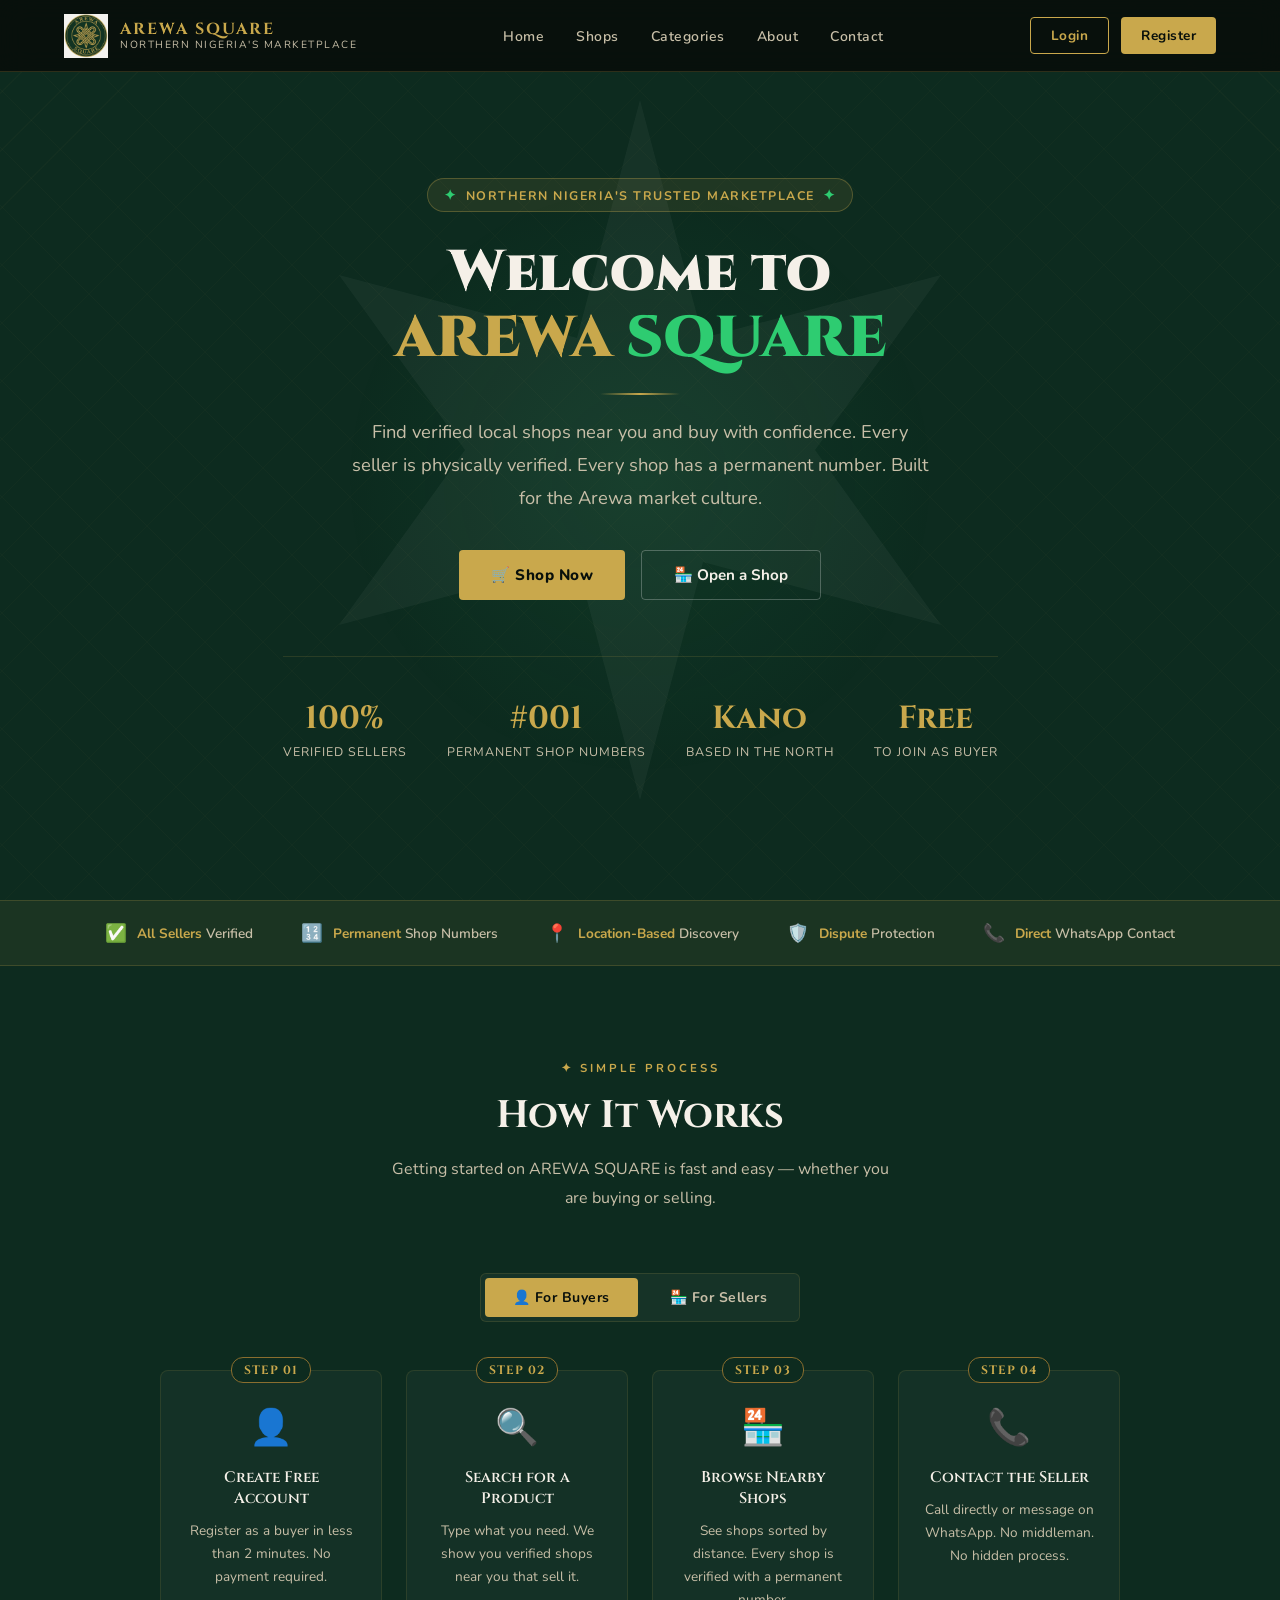
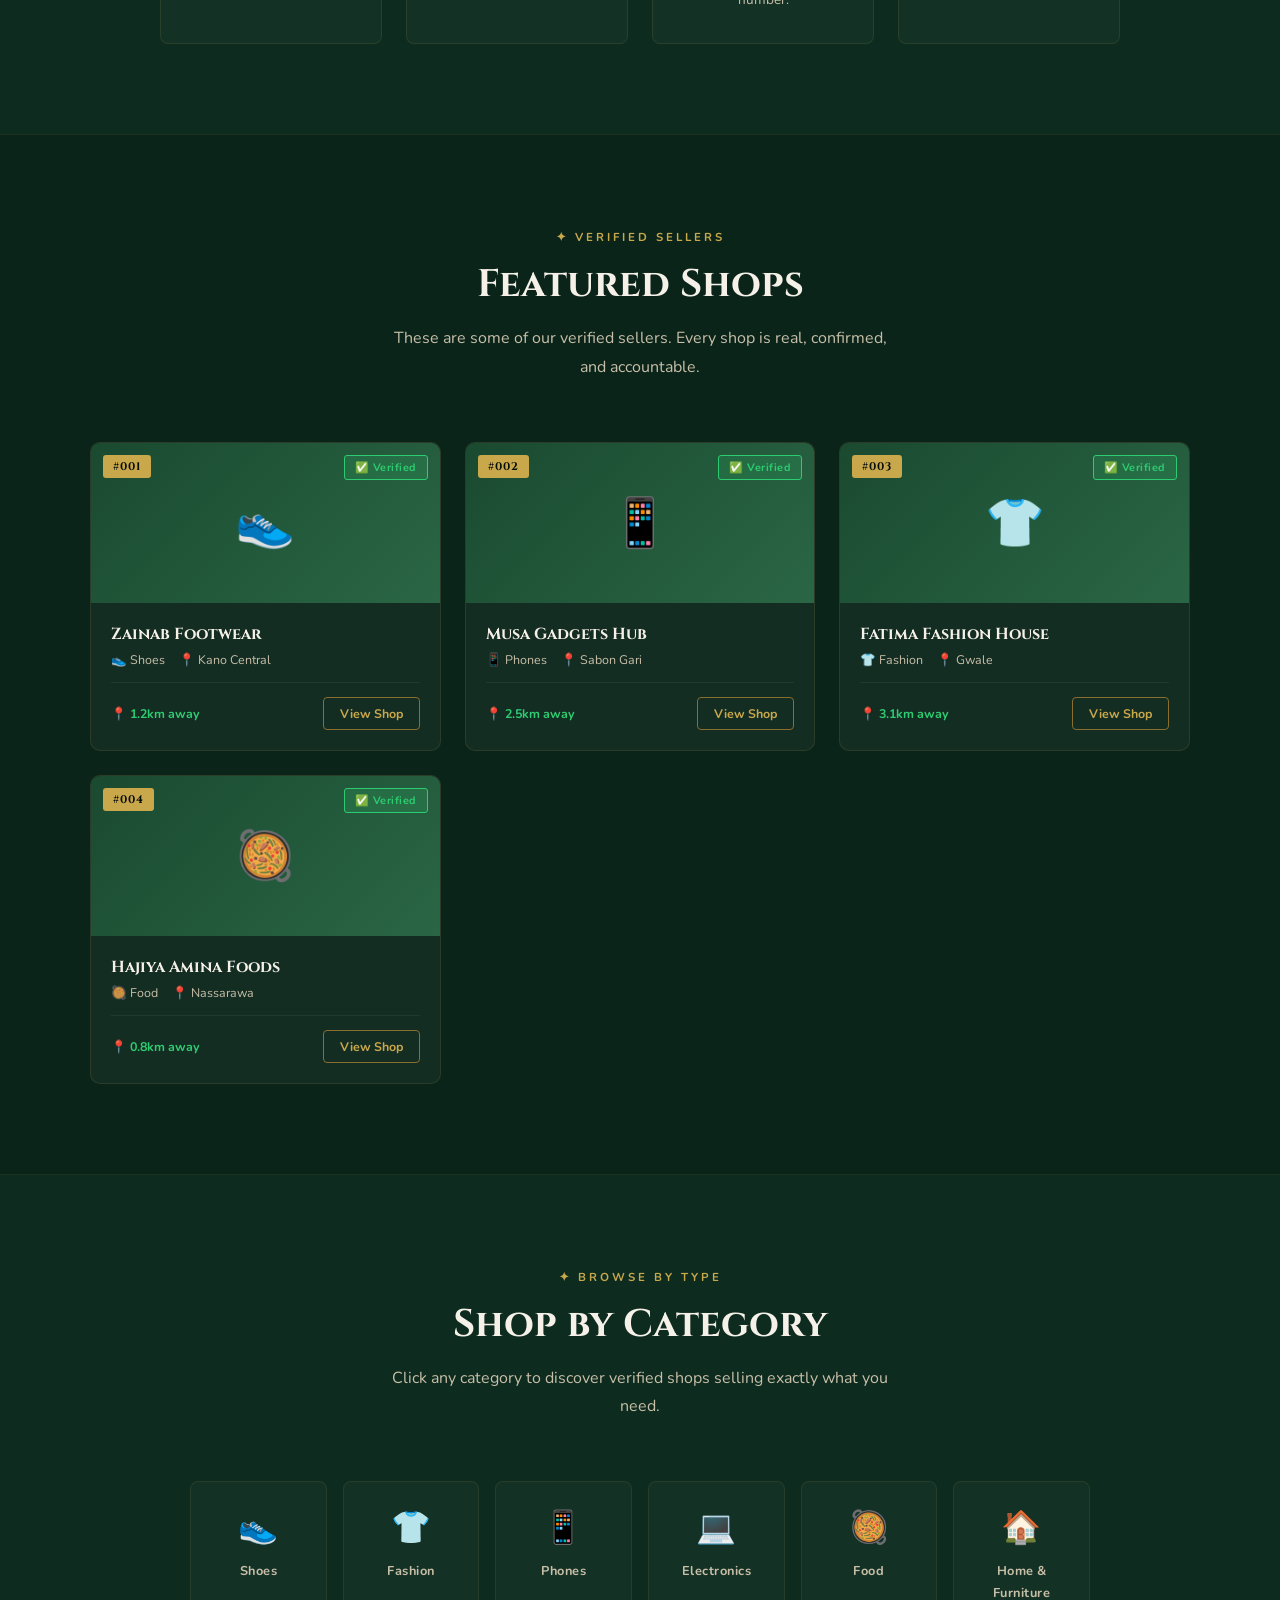
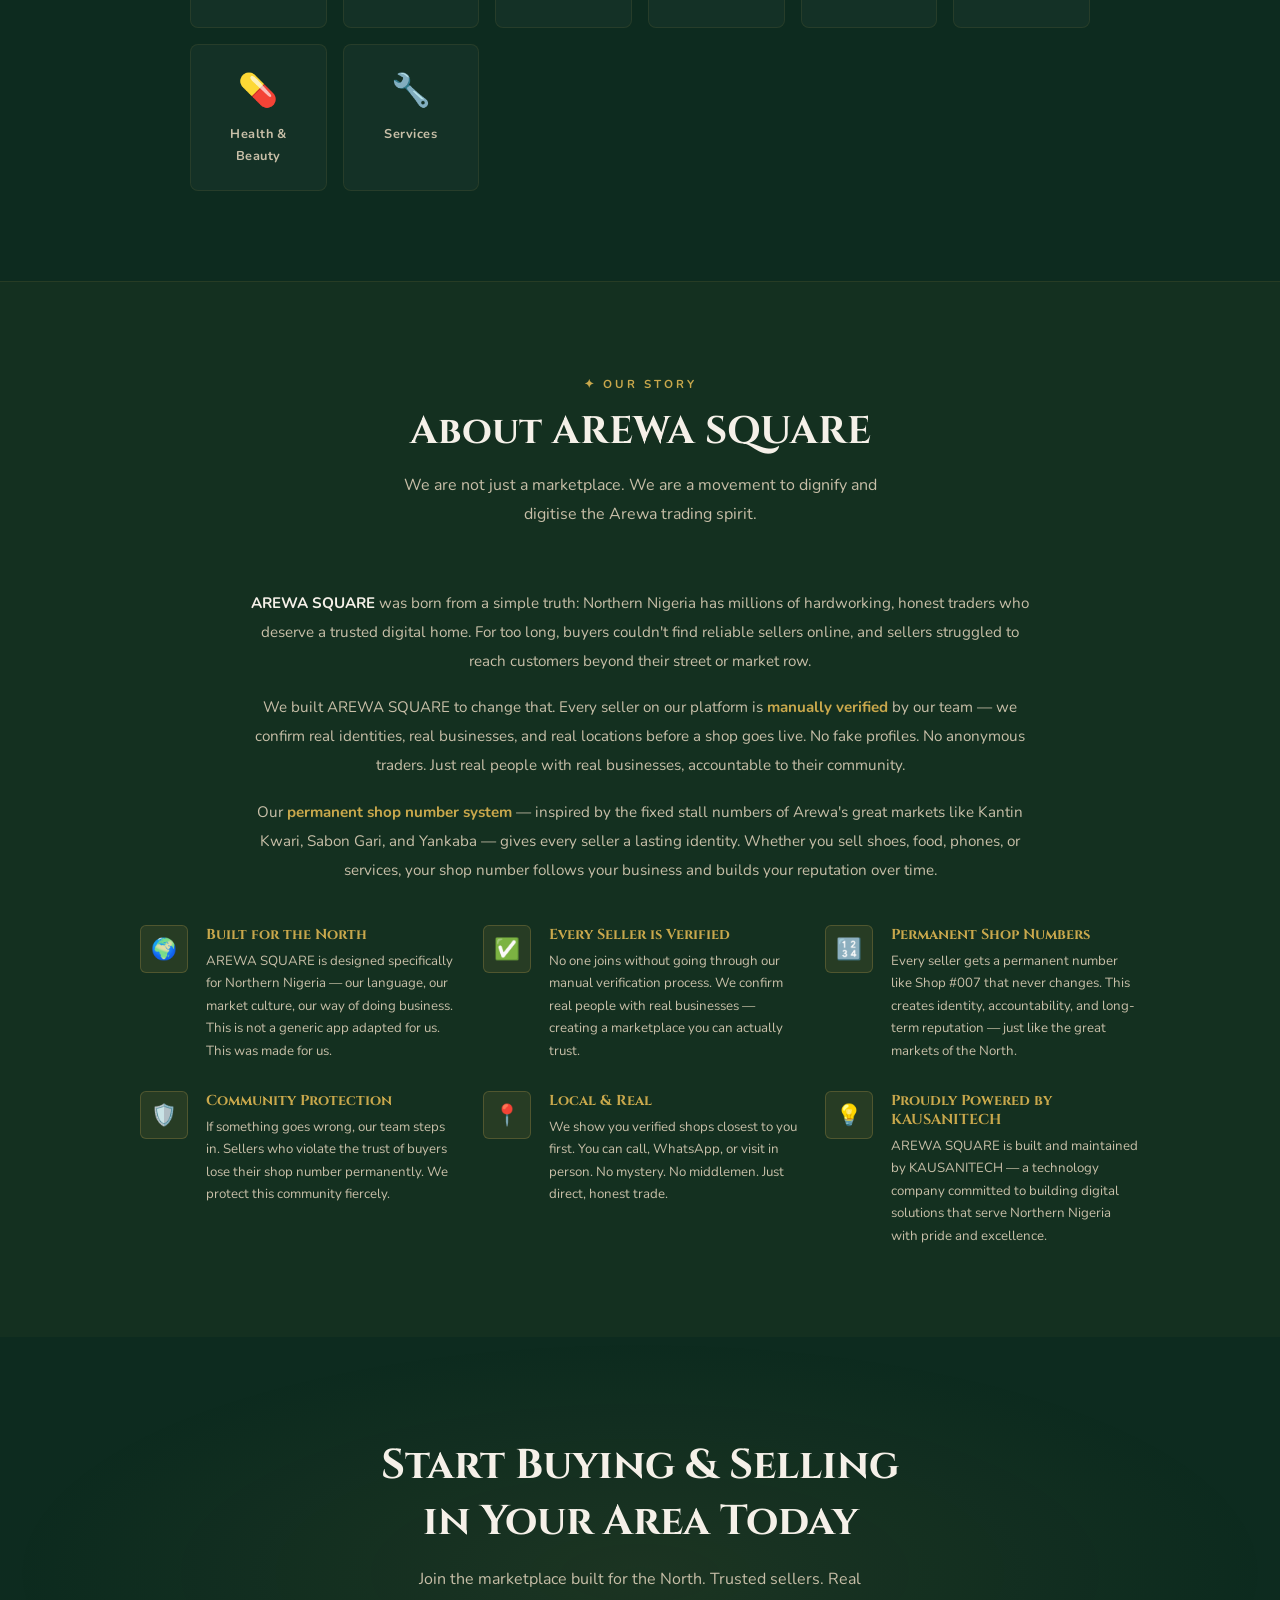
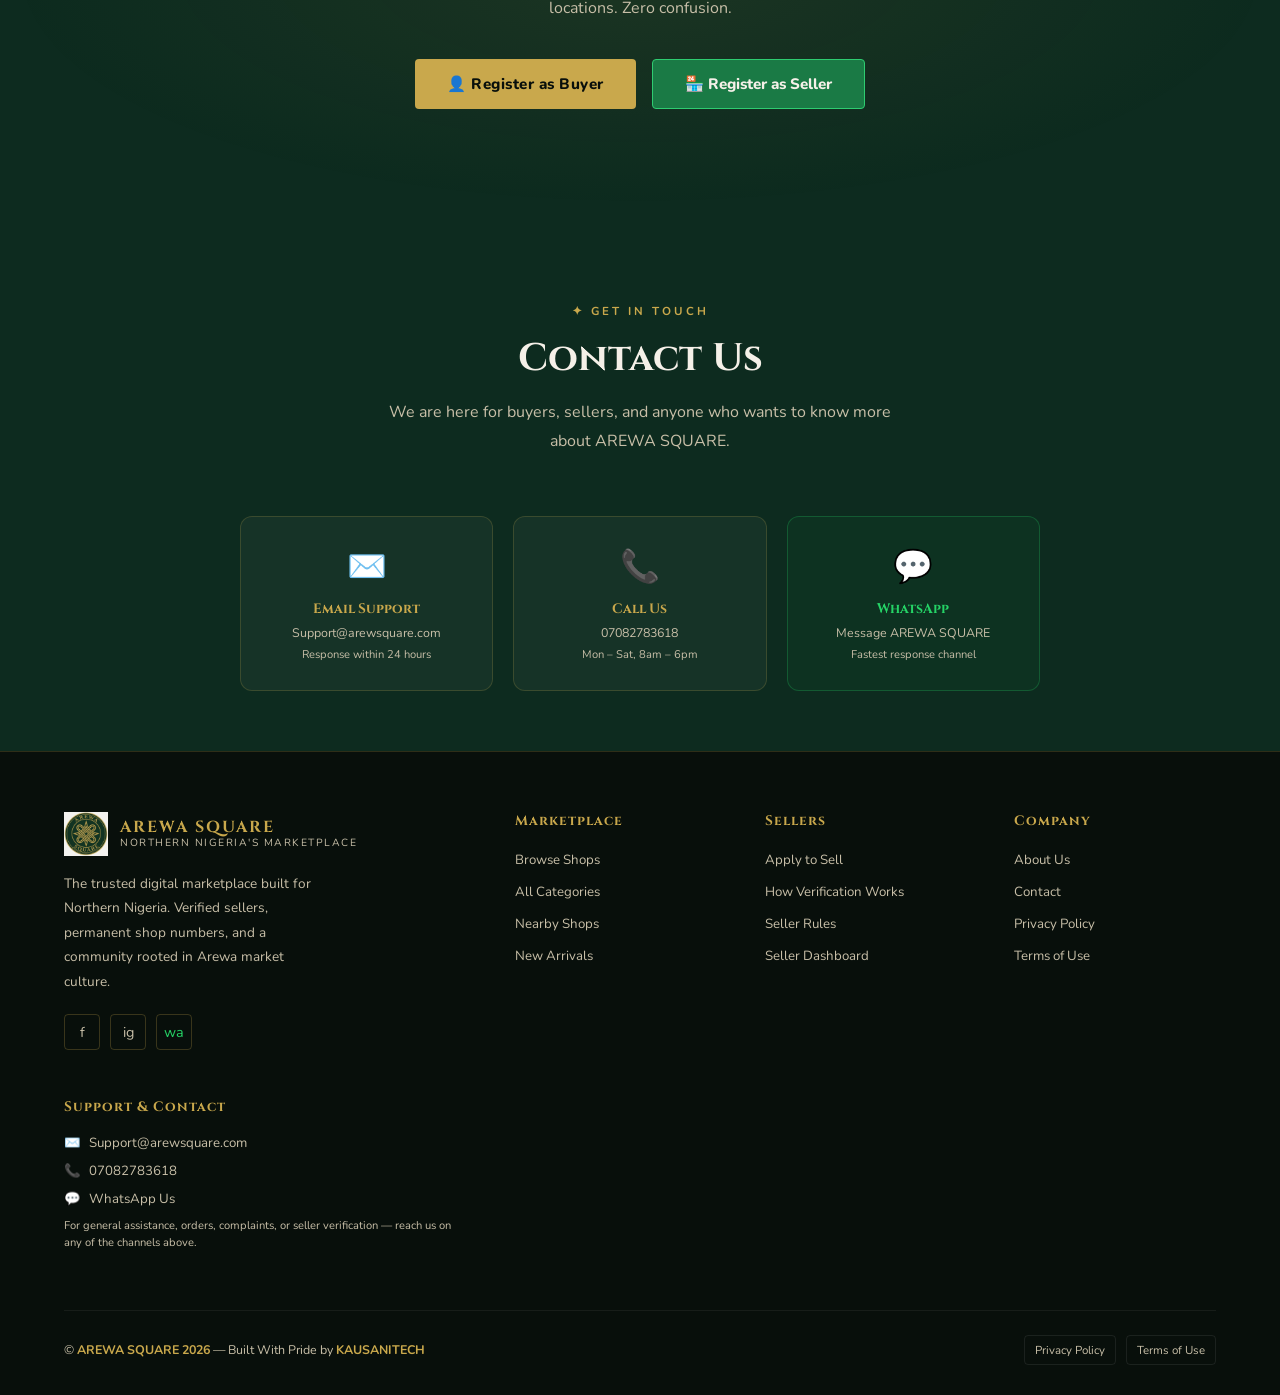
==== index.html @ cc173807 "fix: registration forms and how it works" ====
<!DOCTYPE html>
<html lang="en">
<head>
  <meta charset="UTF-8" />
  <meta name="viewport" content="width=device-width, initial-scale=1.0"/>
  <title>AREWA SQUARE — Northern Nigeria's Marketplace</title>
  <link href="https://fonts.googleapis.com/css2?family=Cinzel:wght@400;600;700;900&family=Nunito:wght@300;400;500;600;700&display=swap" rel="stylesheet"/>
  <style>
    *, *::before, *::after { margin: 0; padding: 0; box-sizing: border-box; }

    :root {
      --green-deep:   #0d2b1f;
      --green-mid:    #1a4a30;
      --green-light:  #2a6645;
      --gold:         #c9a84c;
      --gold-light:   #e8c97a;
      --gold-dim:     #8a6e2f;
      --emerald:      #2ecc71;
      --emerald-dim:  #1a7a45;
      --white:        #f5f0e8;
      --white-dim:    #c8bfa8;
      --dark:         #080f0b;
    }

    html { scroll-behavior: smooth; }

    body {
      font-family: 'Nunito', sans-serif;
      background-color: var(--green-deep);
      color: var(--white);
      overflow-x: hidden;
    }

    /* ── GEOMETRIC BACKGROUND PATTERN ── */
    body::before {
      content: '';
      position: fixed;
      inset: 0;
      background-image:
        repeating-linear-gradient(45deg, transparent, transparent 40px, rgba(201,168,76,0.03) 40px, rgba(201,168,76,0.03) 41px),
        repeating-linear-gradient(-45deg, transparent, transparent 40px, rgba(201,168,76,0.03) 40px, rgba(201,168,76,0.03) 41px);
      pointer-events: none;
      z-index: 0;
    }

    /* ════════════════════════════════
       NAVBAR
    ════════════════════════════════ */
    nav {
      position: fixed;
      top: 0; left: 0; right: 0;
      z-index: 1000;
      display: flex;
      align-items: center;
      justify-content: space-between;
      padding: 0 5%;
      height: 72px;
      background: rgba(8,15,11,0.92);
      backdrop-filter: blur(12px);
      border-bottom: 1px solid rgba(201,168,76,0.2);
    }

    .nav-logo {
      display: flex;
      align-items: center;
      gap: 12px;
      text-decoration: none;
    }

    .nav-logo img {
      height: 44px;
      width: 44px;
      object-fit: contain;
    }

    .nav-logo-text {
      display: flex;
      flex-direction: column;
      line-height: 1.1;
    }

    .nav-logo-text span:first-child {
      font-family: 'Cinzel', serif;
      font-size: 1rem;
      font-weight: 700;
      color: var(--gold);
      letter-spacing: 2px;
    }

    .nav-logo-text span:last-child {
      font-size: 0.65rem;
      color: var(--white-dim);
      letter-spacing: 1.5px;
      text-transform: uppercase;
    }

    .nav-links {
      display: flex;
      gap: 32px;
      list-style: none;
    }

    .nav-links a {
      color: var(--white-dim);
      text-decoration: none;
      font-size: 0.875rem;
      font-weight: 600;
      letter-spacing: 0.5px;
      transition: color 0.3s;
      position: relative;
    }

    .nav-links a::after {
      content: '';
      position: absolute;
      bottom: -4px; left: 0;
      width: 0; height: 1px;
      background: var(--gold);
      transition: width 0.3s;
    }

    .nav-links a:hover { color: var(--gold); }
    .nav-links a:hover::after { width: 100%; }

    .nav-buttons {
      display: flex;
      gap: 12px;
    }

    .btn-outline {
      padding: 8px 20px;
      border: 1px solid var(--gold);
      color: var(--gold);
      background: transparent;
      border-radius: 4px;
      font-family: 'Nunito', sans-serif;
      font-size: 0.85rem;
      font-weight: 700;
      cursor: pointer;
      transition: all 0.3s;
      letter-spacing: 0.5px;
    }

    .btn-outline:hover {
      background: var(--gold);
      color: var(--dark);
    }

    .btn-gold {
      padding: 8px 20px;
      background: var(--gold);
      color: var(--dark);
      border: none;
      border-radius: 4px;
      font-family: 'Nunito', sans-serif;
      font-size: 0.85rem;
      font-weight: 700;
      cursor: pointer;
      transition: all 0.3s;
      letter-spacing: 0.5px;
    }

    .btn-gold:hover {
      background: var(--gold-light);
      transform: translateY(-1px);
    }

    /* ════════════════════════════════
       HERO SECTION
    ════════════════════════════════ */
    .hero {
      position: relative;
      min-height: 100vh;
      display: flex;
      align-items: center;
      justify-content: center;
      padding: 100px 5% 60px;
      overflow: hidden;
    }

    /* Large decorative star background */
    .hero-star-bg {
      position: absolute;
      top: 50%;
      left: 50%;
      transform: translate(-50%, -50%);
      width: 700px;
      height: 700px;
      opacity: 0.04;
      pointer-events: none;
    }

    .hero-star-bg svg {
      width: 100%;
      height: 100%;
    }

    /* Glowing orb */
    .hero::after {
      content: '';
      position: absolute;
      top: 20%;
      left: 50%;
      transform: translateX(-50%);
      width: 600px;
      height: 600px;
      background: radial-gradient(circle, rgba(46,204,113,0.08) 0%, transparent 70%);
      pointer-events: none;
    }

    .hero-content {
      position: relative;
      z-index: 2;
      text-align: center;
      max-width: 820px;
      animation: fadeUp 1s ease both;
    }

    @keyframes fadeUp {
      from { opacity: 0; transform: translateY(30px); }
      to   { opacity: 1; transform: translateY(0); }
    }

    .hero-badge {
      display: inline-flex;
      align-items: center;
      gap: 8px;
      background: rgba(201,168,76,0.1);
      border: 1px solid rgba(201,168,76,0.3);
      border-radius: 20px;
      padding: 6px 16px;
      font-size: 0.78rem;
      color: var(--gold);
      letter-spacing: 1.5px;
      text-transform: uppercase;
      font-weight: 700;
      margin-bottom: 28px;
      animation: fadeUp 1s ease 0.1s both;
    }

    .hero-badge span { color: var(--emerald); font-size: 0.9rem; }

    .hero h1 {
      font-family: 'Cinzel', serif;
      font-size: clamp(2rem, 5vw, 3.6rem);
      font-weight: 900;
      line-height: 1.15;
      color: var(--white);
      margin-bottom: 10px;
      animation: fadeUp 1s ease 0.2s both;
    }

    .hero h1 .gold { color: var(--gold); }
    .hero h1 .emerald { color: var(--emerald); }

    .hero-divider {
      width: 80px;
      height: 2px;
      background: linear-gradient(90deg, transparent, var(--gold), transparent);
      margin: 20px auto;
      animation: fadeUp 1s ease 0.3s both;
    }

    .hero p {
      font-size: clamp(1rem, 2vw, 1.15rem);
      color: var(--white-dim);
      line-height: 1.8;
      max-width: 580px;
      margin: 0 auto 36px;
      font-weight: 400;
      animation: fadeUp 1s ease 0.4s both;
    }

    .hero-buttons {
      display: flex;
      gap: 16px;
      justify-content: center;
      flex-wrap: wrap;
      animation: fadeUp 1s ease 0.5s both;
    }

    .btn-hero-primary {
      display: inline-flex;
      align-items: center;
      gap: 8px;
      padding: 14px 32px;
      background: var(--gold);
      color: var(--dark);
      border: none;
      border-radius: 4px;
      font-family: 'Nunito', sans-serif;
      font-size: 0.95rem;
      font-weight: 800;
      cursor: pointer;
      transition: all 0.3s;
      letter-spacing: 0.5px;
      text-decoration: none;
    }

    .btn-hero-primary:hover {
      background: var(--gold-light);
      transform: translateY(-2px);
      box-shadow: 0 8px 24px rgba(201,168,76,0.3);
    }

    .btn-hero-secondary {
      display: inline-flex;
      align-items: center;
      gap: 8px;
      padding: 14px 32px;
      background: transparent;
      color: var(--white);
      border: 1px solid rgba(255,255,255,0.25);
      border-radius: 4px;
      font-family: 'Nunito', sans-serif;
      font-size: 0.95rem;
      font-weight: 700;
      cursor: pointer;
      transition: all 0.3s;
      text-decoration: none;
    }

    .btn-hero-secondary:hover {
      border-color: var(--gold);
      color: var(--gold);
      transform: translateY(-2px);
    }

    .hero-stats {
      display: flex;
      gap: 40px;
      justify-content: center;
      margin-top: 56px;
      padding-top: 40px;
      border-top: 1px solid rgba(201,168,76,0.15);
      animation: fadeUp 1s ease 0.6s both;
      flex-wrap: wrap;
    }

    .stat-item { text-align: center; }

    .stat-item .num {
      font-family: 'Cinzel', serif;
      font-size: 2rem;
      font-weight: 700;
      color: var(--gold);
      display: block;
    }

    .stat-item .label {
      font-size: 0.78rem;
      color: var(--white-dim);
      text-transform: uppercase;
      letter-spacing: 1px;
      margin-top: 4px;
    }

    /* ════════════════════════════════
       TRUST BAR
    ════════════════════════════════ */
    .trust-bar {
      position: relative;
      z-index: 2;
      background: rgba(201,168,76,0.08);
      border-top: 1px solid rgba(201,168,76,0.2);
      border-bottom: 1px solid rgba(201,168,76,0.2);
      padding: 20px 5%;
      display: flex;
      align-items: center;
      justify-content: center;
      gap: 48px;
      flex-wrap: wrap;
    }

    .trust-item {
      display: flex;
      align-items: center;
      gap: 10px;
      font-size: 0.85rem;
      font-weight: 600;
      color: var(--white-dim);
    }

    .trust-item .icon {
      font-size: 1.1rem;
    }

    .trust-item strong { color: var(--gold); }

    /* ════════════════════════════════
       HOW IT WORKS
    ════════════════════════════════ */
    .section {
      position: relative;
      z-index: 2;
      padding: 90px 5%;
    }

    .section-header {
      text-align: center;
      margin-bottom: 60px;
    }

    .section-tag {
      display: inline-block;
      font-size: 0.72rem;
      font-weight: 700;
      letter-spacing: 3px;
      text-transform: uppercase;
      color: var(--gold);
      margin-bottom: 14px;
    }

    .section-header h2 {
      font-family: 'Cinzel', serif;
      font-size: clamp(1.6rem, 3vw, 2.4rem);
      font-weight: 700;
      color: var(--white);
      margin-bottom: 14px;
    }

    .section-header p {
      color: var(--white-dim);
      font-size: 1rem;
      max-width: 520px;
      margin: 0 auto;
      line-height: 1.8;
    }

    .how-tabs {
      display: flex;
      gap: 4px;
      justify-content: center;
      margin-bottom: 48px;
      background: rgba(255,255,255,0.04);
      border: 1px solid rgba(201,168,76,0.15);
      border-radius: 6px;
      padding: 4px;
      width: fit-content;
      margin-left: auto;
      margin-right: auto;
    }

    .tab-btn {
      padding: 10px 28px;
      background: transparent;
      border: none;
      border-radius: 4px;
      color: var(--white-dim);
      font-family: 'Nunito', sans-serif;
      font-size: 0.875rem;
      font-weight: 700;
      cursor: pointer;
      transition: all 0.3s;
      letter-spacing: 0.5px;
    }

    .tab-btn.active {
      background: var(--gold);
      color: var(--dark);
    }

    .tab-content { display: none; }
    .tab-content.active { display: grid; }

    .steps-grid {
      grid-template-columns: repeat(auto-fit, minmax(220px, 1fr));
      gap: 24px;
      max-width: 960px;
      margin: 0 auto;
    }

    .step-card {
      background: rgba(255,255,255,0.03);
      border: 1px solid rgba(201,168,76,0.12);
      border-radius: 8px;
      padding: 32px 24px;
      text-align: center;
      position: relative;
      transition: all 0.3s;
    }

    .step-card:hover {
      border-color: rgba(201,168,76,0.4);
      background: rgba(201,168,76,0.05);
      transform: translateY(-4px);
    }

    .step-number {
      position: absolute;
      top: -14px;
      left: 50%;
      transform: translateX(-50%);
      background: var(--green-deep);
      border: 1px solid var(--gold-dim);
      color: var(--gold);
      font-family: 'Cinzel', serif;
      font-size: 0.75rem;
      font-weight: 700;
      padding: 4px 12px;
      border-radius: 12px;
      letter-spacing: 1px;
    }

    .step-icon {
      font-size: 2.2rem;
      margin-bottom: 16px;
      display: block;
    }

    .step-card h3 {
      font-family: 'Cinzel', serif;
      font-size: 0.95rem;
      font-weight: 600;
      color: var(--white);
      margin-bottom: 10px;
    }

    .step-card p {
      font-size: 0.85rem;
      color: var(--white-dim);
      line-height: 1.7;
    }

    /* ════════════════════════════════
       FEATURED SHOPS
    ════════════════════════════════ */
    .shops-section {
      background: rgba(0,0,0,0.15);
      border-top: 1px solid rgba(201,168,76,0.1);
      border-bottom: 1px solid rgba(201,168,76,0.1);
    }

    .shops-grid {
      display: grid;
      grid-template-columns: repeat(auto-fit, minmax(260px, 1fr));
      gap: 24px;
      max-width: 1100px;
      margin: 0 auto;
    }

    .shop-card {
      background: rgba(255,255,255,0.04);
      border: 1px solid rgba(201,168,76,0.12);
      border-radius: 10px;
      overflow: hidden;
      transition: all 0.35s;
      cursor: pointer;
    }

    .shop-card:hover {
      border-color: var(--gold-dim);
      transform: translateY(-6px);
      box-shadow: 0 16px 40px rgba(0,0,0,0.3);
    }

    .shop-img {
      width: 100%;
      height: 160px;
      background: linear-gradient(135deg, var(--green-mid), var(--green-light));
      display: flex;
      align-items: center;
      justify-content: center;
      font-size: 3rem;
      position: relative;
    }

    .shop-number-badge {
      position: absolute;
      top: 12px;
      left: 12px;
      background: var(--gold);
      color: var(--dark);
      font-family: 'Cinzel', serif;
      font-size: 0.7rem;
      font-weight: 700;
      padding: 4px 10px;
      border-radius: 3px;
      letter-spacing: 1px;
    }

    .verified-badge {
      position: absolute;
      top: 12px;
      right: 12px;
      background: rgba(46,204,113,0.15);
      border: 1px solid var(--emerald);
      color: var(--emerald);
      font-size: 0.68rem;
      font-weight: 700;
      padding: 4px 10px;
      border-radius: 3px;
      letter-spacing: 0.5px;
    }

    .shop-info {
      padding: 20px;
    }

    .shop-info h3 {
      font-family: 'Cinzel', serif;
      font-size: 1rem;
      color: var(--white);
      margin-bottom: 6px;
    }

    .shop-meta {
      display: flex;
      gap: 14px;
      margin-bottom: 14px;
    }

    .shop-meta span {
      font-size: 0.78rem;
      color: var(--white-dim);
      display: flex;
      align-items: center;
      gap: 4px;
    }

    .shop-footer {
      display: flex;
      align-items: center;
      justify-content: space-between;
      padding-top: 14px;
      border-top: 1px solid rgba(255,255,255,0.06);
    }

    .shop-distance {
      font-size: 0.78rem;
      color: var(--emerald);
      font-weight: 700;
    }

    .btn-view-shop {
      padding: 7px 16px;
      background: transparent;
      border: 1px solid var(--gold-dim);
      color: var(--gold);
      border-radius: 4px;
      font-family: 'Nunito', sans-serif;
      font-size: 0.78rem;
      font-weight: 700;
      cursor: pointer;
      transition: all 0.3s;
      text-decoration: none;
    }

    .btn-view-shop:hover {
      background: var(--gold);
      color: var(--dark);
    }

    /* ════════════════════════════════
       CATEGORIES
    ════════════════════════════════ */
    .categories-grid {
      display: grid;
      grid-template-columns: repeat(auto-fit, minmax(130px, 1fr));
      gap: 16px;
      max-width: 900px;
      margin: 0 auto;
    }

    .cat-card {
      background: rgba(255,255,255,0.03);
      border: 1px solid rgba(201,168,76,0.1);
      border-radius: 8px;
      padding: 24px 16px;
      text-align: center;
      cursor: pointer;
      transition: all 0.3s;
    }

    .cat-card:hover {
      background: rgba(201,168,76,0.08);
      border-color: var(--gold-dim);
      transform: translateY(-3px);
    }

    .cat-card .cat-icon { font-size: 2rem; display: block; margin-bottom: 10px; }

    .cat-card span {
      font-size: 0.8rem;
      font-weight: 700;
      color: var(--white-dim);
      letter-spacing: 0.5px;
    }

    .cat-card:hover span { color: var(--gold); }

    /* ════════════════════════════════
       WHY AREWA SQUARE
    ════════════════════════════════ */
    .why-section {
      background: rgba(201,168,76,0.04);
      border-top: 1px solid rgba(201,168,76,0.1);
    }

    .why-grid {
      display: grid;
      grid-template-columns: repeat(auto-fit, minmax(240px, 1fr));
      gap: 28px;
      max-width: 1000px;
      margin: 0 auto;
    }

    .why-card {
      display: flex;
      gap: 18px;
      align-items: flex-start;
    }

    .why-icon-box {
      width: 48px;
      height: 48px;
      min-width: 48px;
      background: rgba(201,168,76,0.1);
      border: 1px solid rgba(201,168,76,0.25);
      border-radius: 6px;
      display: flex;
      align-items: center;
      justify-content: center;
      font-size: 1.3rem;
    }

    .why-card h3 {
      font-family: 'Cinzel', serif;
      font-size: 0.9rem;
      color: var(--gold);
      margin-bottom: 6px;
    }

    .why-card p {
      font-size: 0.83rem;
      color: var(--white-dim);
      line-height: 1.7;
    }

    /* ════════════════════════════════
       CTA SECTION
    ════════════════════════════════ */
    .cta-section {
      position: relative;
      text-align: center;
      padding: 100px 5%;
      overflow: hidden;
    }

    .cta-section::before {
      content: '';
      position: absolute;
      inset: 0;
      background: radial-gradient(ellipse at center, rgba(201,168,76,0.08) 0%, transparent 70%);
      pointer-events: none;
    }

    .cta-section h2 {
      font-family: 'Cinzel', serif;
      font-size: clamp(1.6rem, 3.5vw, 2.6rem);
      font-weight: 700;
      color: var(--white);
      margin-bottom: 16px;
      position: relative;
    }

    .cta-section p {
      color: var(--white-dim);
      font-size: 1rem;
      max-width: 500px;
      margin: 0 auto 36px;
      line-height: 1.8;
      position: relative;
    }

    .cta-buttons {
      display: flex;
      gap: 16px;
      justify-content: center;
      flex-wrap: wrap;
      position: relative;
    }

    .btn-cta-green {
      display: inline-flex;
      align-items: center;
      gap: 8px;
      padding: 14px 32px;
      background: var(--emerald-dim);
      color: var(--white);
      border: 1px solid var(--emerald);
      border-radius: 4px;
      font-family: 'Nunito', sans-serif;
      font-size: 0.95rem;
      font-weight: 800;
      cursor: pointer;
      transition: all 0.3s;
      text-decoration: none;
    }

    .btn-cta-green:hover {
      background: var(--emerald);
      transform: translateY(-2px);
      box-shadow: 0 8px 24px rgba(46,204,113,0.25);
    }

    /* ════════════════════════════════
       FOOTER
    ════════════════════════════════ */
    footer {
      position: relative;
      z-index: 2;
      background: var(--dark);
      border-top: 1px solid rgba(201,168,76,0.2);
      padding: 60px 5% 30px;
    }

    .footer-grid {
      display: grid;
      grid-template-columns: 2fr 1fr 1fr 1fr;
      gap: 48px;
      margin-bottom: 48px;
    }

    .footer-brand .nav-logo { margin-bottom: 16px; display: inline-flex; }

    .footer-brand p {
      font-size: 0.85rem;
      color: var(--white-dim);
      line-height: 1.8;
      max-width: 260px;
      margin-bottom: 20px;
    }

    .social-links {
      display: flex;
      gap: 10px;
    }

    .social-link {
      width: 36px;
      height: 36px;
      border: 1px solid rgba(201,168,76,0.25);
      border-radius: 4px;
      display: flex;
      align-items: center;
      justify-content: center;
      color: var(--white-dim);
      text-decoration: none;
      font-size: 0.9rem;
      transition: all 0.3s;
    }

    .social-link:hover {
      border-color: var(--gold);
      color: var(--gold);
      background: rgba(201,168,76,0.08);
    }

    .footer-col h4 {
      font-family: 'Cinzel', serif;
      font-size: 0.85rem;
      color: var(--gold);
      margin-bottom: 18px;
      letter-spacing: 1px;
    }

    .footer-col ul { list-style: none; }

    .footer-col ul li {
      margin-bottom: 10px;
    }

    .footer-col ul li a {
      color: var(--white-dim);
      text-decoration: none;
      font-size: 0.83rem;
      transition: color 0.3s;
    }

    .footer-col ul li a:hover { color: var(--gold); }

    .footer-bottom {
      border-top: 1px solid rgba(255,255,255,0.06);
      padding-top: 24px;
      display: flex;
      align-items: center;
      justify-content: space-between;
      flex-wrap: gap;
      gap: 12px;
    }

    .footer-bottom p {
      font-size: 0.78rem;
      color: var(--white-dim);
    }

    .footer-bottom span { color: var(--gold); font-weight: 700; }

    /* ════════════════════════════════
       MOBILE RESPONSIVE
    ════════════════════════════════ */
    /* ── HAMBURGER ── */
    .hamburger {
      display: none;
      flex-direction: column;
      gap: 5px;
      cursor: pointer;
      padding: 6px;
      background: none;
      border: none;
      z-index: 1100;
    }
    .hamburger span {
      display: block;
      width: 26px;
      height: 2px;
      background: var(--gold);
      border-radius: 2px;
      transition: all 0.35s cubic-bezier(.4,0,.2,1);
      transform-origin: center;
    }
    .hamburger.open span:nth-child(1) { transform: translateY(7px) rotate(45deg); }
    .hamburger.open span:nth-child(2) { opacity: 0; transform: scaleX(0); }
    .hamburger.open span:nth-child(3) { transform: translateY(-7px) rotate(-45deg); }

    /* ── MOBILE NAV MENU ── */
    .mobile-menu {
      display: none;
      position: fixed;
      top: 72px; left: 0; right: 0;
      background: rgba(8,15,11,0.98);
      backdrop-filter: blur(16px);
      border-bottom: 1px solid rgba(201,168,76,0.2);
      z-index: 999;
      flex-direction: column;
      padding: 20px 5% 28px;
      gap: 0;
      transform: translateY(-10px);
      opacity: 0;
      transition: all 0.3s ease;
    }
    .mobile-menu.open {
      display: flex;
      transform: translateY(0);
      opacity: 1;
    }
    .mobile-menu a {
      color: var(--white-dim);
      text-decoration: none;
      font-size: 1rem;
      font-weight: 600;
      padding: 14px 0;
      border-bottom: 1px solid rgba(255,255,255,0.06);
      transition: color 0.2s;
      display: flex;
      align-items: center;
      gap: 10px;
    }
    .mobile-menu a:hover { color: var(--gold); }
    .mobile-menu a:last-child { border-bottom: none; }
    .mobile-menu .mob-buttons {
      display: flex;
      gap: 12px;
      margin-top: 20px;
    }
    .mobile-menu .mob-buttons button {
      flex: 1;
      padding: 12px;
      font-size: 0.9rem;
      font-weight: 700;
      font-family: 'Nunito', sans-serif;
      border-radius: 6px;
      cursor: pointer;
      transition: all 0.3s;
    }

    /* ── MODALS for Verification & Seller Rules ── */
    .info-modal-overlay {
      display: none;
      position: fixed;
      inset: 0;
      background: rgba(0,0,0,0.75);
      z-index: 2000;
      align-items: center;
      justify-content: center;
      padding: 20px;
    }
    .info-modal-overlay.open { display: flex; }
    .info-modal-box {
      background: #0b2218;
      border: 1px solid rgba(201,168,76,0.25);
      border-radius: 16px;
      padding: 36px 32px;
      max-width: 560px;
      width: 100%;
      max-height: 88vh;
      overflow-y: auto;
      position: relative;
      animation: fadeUp 0.35s ease both;
    }
    @keyframes fadeUp { from { opacity:0; transform:translateY(20px); } to { opacity:1; transform:none; } }
    .info-modal-box h2 {
      font-family: 'Cinzel', serif;
      font-size: 1.15rem;
      color: var(--gold);
      margin-bottom: 6px;
    }
    .info-modal-box .modal-sub {
      font-size: 0.8rem;
      color: var(--white-dim);
      margin-bottom: 24px;
      padding-bottom: 16px;
      border-bottom: 1px solid rgba(201,168,76,0.15);
    }
    .info-modal-close {
      position: absolute;
      top: 16px; right: 18px;
      background: none;
      border: none;
      color: var(--white-dim);
      font-size: 1.3rem;
      cursor: pointer;
      transition: color 0.2s;
    }
    .info-modal-close:hover { color: var(--gold); }
    .verif-step {
      display: flex;
      gap: 16px;
      margin-bottom: 22px;
      align-items: flex-start;
    }
    .verif-step-num {
      width: 38px;
      height: 38px;
      border-radius: 50%;
      background: linear-gradient(135deg, var(--gold), var(--gold-light));
      color: var(--dark);
      font-family: 'Cinzel', serif;
      font-size: 0.85rem;
      font-weight: 700;
      display: flex;
      align-items: center;
      justify-content: center;
      flex-shrink: 0;
    }
    .verif-step-body h4 { font-size: 0.92rem; color: var(--white); margin-bottom: 4px; font-weight: 700; }
    .verif-step-body p  { font-size: 0.8rem; color: var(--white-dim); line-height: 1.6; }
    .rule-item {
      display: flex;
      gap: 12px;
      margin-bottom: 16px;
      padding: 14px 16px;
      background: rgba(255,255,255,0.03);
      border: 1px solid rgba(201,168,76,0.1);
      border-radius: 8px;
    }
    .rule-icon { font-size: 1.2rem; flex-shrink: 0; }
    .rule-body h4 { font-size: 0.88rem; color: var(--white); margin-bottom: 3px; font-weight: 700; }
    .rule-body p  { font-size: 0.77rem; color: var(--white-dim); line-height: 1.6; }

    @media (max-width: 900px) {
      .footer-grid { grid-template-columns: 1fr 1fr; }
    }
    @media (max-width: 768px) {
      .nav-links, .nav-buttons { display: none; }
      .hamburger { display: flex; }
      .hero h1 { font-size: 1.9rem; }
      .hero-stats { gap: 24px; }
      .trust-bar { gap: 20px; }
      .footer-grid { grid-template-columns: 1fr; gap: 32px; }
      .footer-bottom { flex-direction: column; text-align: center; }
      .info-modal-box { padding: 28px 20px; }
    }
    @media (max-width: 480px) {
      .hero-buttons { flex-direction: column; align-items: center; }
      .cta-buttons { flex-direction: column; align-items: center; }
      .btn-hero-primary, .btn-hero-secondary, .btn-cta-green, .btn-gold { width: 100%; justify-content: center; max-width: 280px; }
    }
  </style>
</head>
<body>

  <!-- ══ NAVBAR ══ -->
  <nav>
    <a href="./index.html" class="nav-logo">
      <img src="./logo.png" alt="AREWA SQUARE Logo" onerror="this.style.display='none'"/>
      <div class="nav-logo-text">
        <span>AREWA SQUARE</span>
        <span>Northern Nigeria's Marketplace</span>
      </div>
    </a>

    <ul class="nav-links">
      <li><a href="#">Home</a></li>
      <li><a href="#shops">Shops</a></li>
      <li><a href="#categories">Categories</a></li>
      <li><a href="#about">About</a></li>
      <li><a href="#contact">Contact</a></li>
    </ul>

    <div class="nav-buttons">
      <button class="btn-outline" onclick="window.location.href='auth.html'">Login</button>
      <button class="btn-gold" onclick="window.location.href='auth.html'">Register</button>
    </div>

    <button class="hamburger" id="hamburger-btn" onclick="toggleMobileMenu()" aria-label="Menu">
      <span></span><span></span><span></span>
    </button>
  </nav>

  <!-- MOBILE MENU -->
  <div class="mobile-menu" id="mobile-menu">
    <a href="#how-it-works" onclick="closeMobileMenu()">📖 How It Works</a>
    <a href="#shops" onclick="closeMobileMenu()">🛒 Browse Shops</a>
    <a href="#categories" onclick="closeMobileMenu()">🏷️ Categories</a>
    <a href="#about" onclick="closeMobileMenu()">ℹ️ About Us</a>
    <a href="#contact-section" onclick="closeMobileMenu()">📞 Contact</a>
    <div class="mob-buttons">
      <button class="btn-outline" onclick="window.location.href='auth.html'">Login</button>
      <button class="btn-gold" onclick="window.location.href='auth.html'">Register</button>
    </div>
  </div>

  <!-- VERIFICATION MODAL -->
  <div class="info-modal-overlay" id="verif-modal">
    <div class="info-modal-box">
      <button class="info-modal-close" onclick="closeModal('verif-modal')">✕</button>
      <h2>✦ How Verification Works</h2>
      <p class="modal-sub">Every seller on AREWA SQUARE goes through a strict 5-step human verification process before they can list a single product.</p>
      <div class="verif-step">
        <div class="verif-step-num">01</div>
        <div class="verif-step-body">
          <h4>Submit Your Application</h4>
          <p>Fill in your business name, category, location (LGA/ward), WhatsApp number, and a brief description of what you sell. This takes under 3 minutes.</p>
        </div>
      </div>
      <div class="verif-step">
        <div class="verif-step-num">02</div>
        <div class="verif-step-body">
          <h4>Identity Confirmation</h4>
          <p>Our team contacts you on WhatsApp to confirm your identity. We verify your phone number is real and active, and that you are who you say you are.</p>
        </div>
      </div>
      <div class="verif-step">
        <div class="verif-step-num">03</div>
        <div class="verif-step-body">
          <h4>Business Check</h4>
          <p>We confirm your business location is real — either through a photo of your shop, market stall, or operating location. Home-based sellers are accepted.</p>
        </div>
      </div>
      <div class="verif-step">
        <div class="verif-step-num">04</div>
        <div class="verif-step-body">
          <h4>Manual Review by AREWA SQUARE Team</h4>
          <p>Our team reviews everything within 24–48 hours. We check for duplicates, fake businesses, and any red flags before approval.</p>
        </div>
      </div>
      <div class="verif-step">
        <div class="verif-step-num">05</div>
        <div class="verif-step-body">
          <h4>Receive Your Permanent Shop Number</h4>
          <p>Once approved, you are assigned a unique permanent shop number (e.g. Shop #021). This number belongs to your business forever and cannot be transferred.</p>
        </div>
      </div>
      <div style="background:rgba(201,168,76,0.07);border:1px solid rgba(201,168,76,0.2);border-radius:8px;padding:14px 16px;margin-top:8px;">
        <p style="font-size:0.8rem;color:var(--white-dim);line-height:1.7;">⏱️ <strong style="color:var(--gold);">Timeline:</strong> 24–48 hours after submission. &nbsp;|&nbsp; 💰 <strong style="color:var(--gold);">Cost:</strong> Free to apply. &nbsp;|&nbsp; 📞 Questions? <a href="https://wa.me/message/B5NOLBZXJZ6HA1" target="_blank" style="color:#25D366;">WhatsApp us</a></p>
      </div>
    </div>
  </div>

  <!-- SELLER RULES MODAL -->
  <div class="info-modal-overlay" id="rules-modal">
    <div class="info-modal-box">
      <button class="info-modal-close" onclick="closeModal('rules-modal')">✕</button>
      <h2>✦ Seller Rules & Standards</h2>
      <p class="modal-sub">To protect buyers and maintain the trust AREWA SQUARE is built on, all sellers must follow these rules at all times.</p>
      <div class="rule-item">
        <span class="rule-icon">✅</span>
        <div class="rule-body">
          <h4>Sell Only What You Actually Have</h4>
          <p>Do not list products you cannot supply. Misleading buyers about product availability is grounds for immediate suspension.</p>
        </div>
      </div>
      <div class="rule-item">
        <span class="rule-icon">💰</span>
        <div class="rule-body">
          <h4>Display Honest Prices</h4>
          <p>The price shown to a buyer must be the price they pay. No hidden charges. No price changes after a buyer contacts you.</p>
        </div>
      </div>
      <div class="rule-item">
        <span class="rule-icon">📞</span>
        <div class="rule-body">
          <h4>Respond to Buyers Promptly</h4>
          <p>Respond to buyer messages within 24 hours. Sellers with consistently poor response rates risk losing their shop listing.</p>
        </div>
      </div>
      <div class="rule-item">
        <span class="rule-icon">🛡️</span>
        <div class="rule-body">
          <h4>No Fraud or Deception</h4>
          <p>Any seller found collecting payment without delivering goods will be permanently removed and reported. We take fraud very seriously.</p>
        </div>
      </div>
      <div class="rule-item">
        <span class="rule-icon">🖼️</span>
        <div class="rule-body">
          <h4>Use Real Product Photos</h4>
          <p>Only upload photos of your actual products. Using stock images or photos from other sellers is not permitted.</p>
        </div>
      </div>
      <div class="rule-item">
        <span class="rule-icon">🔢</span>
        <div class="rule-body">
          <h4>Your Shop Number is Non-Transferable</h4>
          <p>Your shop number belongs to you and your registered business only. It cannot be sold, lent, or shared with another person or business.</p>
        </div>
      </div>
      <div class="rule-item">
        <span class="rule-icon">⚠️</span>
        <div class="rule-body">
          <h4>Consequences for Violations</h4>
          <p>Minor violations result in a warning. Serious violations result in immediate shop suspension. Fraud results in permanent removal and blacklisting.</p>
        </div>
      </div>
      <div style="background:rgba(201,168,76,0.07);border:1px solid rgba(201,168,76,0.2);border-radius:8px;padding:14px 16px;margin-top:8px;">
        <p style="font-size:0.8rem;color:var(--white-dim);line-height:1.7;">By selling on AREWA SQUARE you agree to these rules. Questions? <a href="https://wa.me/message/B5NOLBZXJZ6HA1" target="_blank" style="color:#25D366;">WhatsApp our team</a></p>
      </div>
    </div>
  </div>


  <!-- ══ HERO ══ -->
  <section class="hero">
    <div class="hero-star-bg">
      <svg viewBox="0 0 200 200" fill="none" xmlns="http://www.w3.org/2000/svg">
        <path d="M100 0 L118 68 L186 50 L150 100 L186 150 L118 132 L100 200 L82 132 L14 150 L50 100 L14 50 L82 68 Z" fill="white"/>
      </svg>
    </div>

    <div class="hero-content">
      <div class="hero-badge">
        <span>✦</span> Northern Nigeria's Trusted Marketplace <span>✦</span>
      </div>

      <h1>
        Welcome to<br/>
        <span class="gold">AREWA</span> <span class="emerald">SQUARE</span>
      </h1>

      <div class="hero-divider"></div>

      <p>
        Find verified local shops near you and buy with confidence.
        Every seller is physically verified. Every shop has a permanent number. Built for the Arewa market culture.
      </p>

      <div class="hero-buttons">
        <a href="#shops" class="btn-hero-primary">🛒 Shop Now</a>
        <a href="auth.html" class="btn-hero-secondary">🏪 Open a Shop</a>
      </div>

      <div class="hero-stats">
        <div class="stat-item">
          <span class="num">100%</span>
          <span class="label">Verified Sellers</span>
        </div>
        <div class="stat-item">
          <span class="num">#001</span>
          <span class="label">Permanent Shop Numbers</span>
        </div>
        <div class="stat-item">
          <span class="num">Kano</span>
          <span class="label">Based in the North</span>
        </div>
        <div class="stat-item">
          <span class="num">Free</span>
          <span class="label">To Join as Buyer</span>
        </div>
      </div>
    </div>
  </section>


  <!-- ══ TRUST BAR ══ -->
  <div class="trust-bar">
    <div class="trust-item"><span class="icon">✅</span> <span><strong>All Sellers</strong> Verified</span></div>
    <div class="trust-item"><span class="icon">🔢</span> <span><strong>Permanent</strong> Shop Numbers</span></div>
    <div class="trust-item"><span class="icon">📍</span> <span><strong>Location-Based</strong> Discovery</span></div>
    <div class="trust-item"><span class="icon">🛡️</span> <span><strong>Dispute</strong> Protection</span></div>
    <div class="trust-item"><span class="icon">📞</span> <span><strong>Direct</strong> WhatsApp Contact</span></div>
  </div>


  <!-- ══ HOW IT WORKS ══ -->
  <section class="section" id="how-it-works">
    <div class="section-header">
      <span class="section-tag">✦ Simple Process</span>
      <h2>How It Works</h2>
      <p>Getting started on AREWA SQUARE is fast and easy — whether you are buying or selling.</p>
    </div>

    <div class="how-tabs">
      <button class="tab-btn active" onclick="switchTab('buyers')">👤 For Buyers</button>
      <button class="tab-btn" onclick="switchTab('sellers')">🏪 For Sellers</button>
    </div>

    <div id="tab-buyers" class="tab-content active steps-grid">
      <div class="step-card">
        <span class="step-number">STEP 01</span>
        <span class="step-icon">👤</span>
        <h3>Create Free Account</h3>
        <p>Register as a buyer in less than 2 minutes. No payment required.</p>
      </div>
      <div class="step-card">
        <span class="step-number">STEP 02</span>
        <span class="step-icon">🔍</span>
        <h3>Search for a Product</h3>
        <p>Type what you need. We show you verified shops near you that sell it.</p>
      </div>
      <div class="step-card">
        <span class="step-number">STEP 03</span>
        <span class="step-icon">🏪</span>
        <h3>Browse Nearby Shops</h3>
        <p>See shops sorted by distance. Every shop is verified with a permanent number.</p>
      </div>
      <div class="step-card">
        <span class="step-number">STEP 04</span>
        <span class="step-icon">📞</span>
        <h3>Contact the Seller</h3>
        <p>Call directly or message on WhatsApp. No middleman. No hidden process.</p>
      </div>
    </div>

    <div id="tab-sellers" class="tab-content steps-grid">
      <div class="step-card">
        <span class="step-number">STEP 01</span>
        <span class="step-icon">📝</span>
        <h3>Apply to Join</h3>
        <p>Submit your business details and verification documents through our form.</p>
      </div>
      <div class="step-card">
        <span class="step-number">STEP 02</span>
        <span class="step-icon">✅</span>
        <h3>Get Verified</h3>
        <p>Our team reviews your application within 24–48 hours and confirms your identity.</p>
      </div>
      <div class="step-card">
        <span class="step-number">STEP 03</span>
        <span class="step-icon">🔢</span>
        <h3>Receive Shop Number</h3>
        <p>You receive a permanent shop number (e.g. Shop #021) that belongs to you forever.</p>
      </div>
      <div class="step-card">
        <span class="step-number">STEP 04</span>
        <span class="step-icon">📦</span>
        <h3>Add Products & Sell</h3>
        <p>Upload your products and start receiving contact from buyers in your area.</p>
      </div>
    </div>
  </section>


  <!-- ══ FEATURED SHOPS ══ -->
  <section class="section shops-section" id="shops">
    <div class="section-header">
      <span class="section-tag">✦ Verified Sellers</span>
      <h2>Featured Shops</h2>
      <p>These are some of our verified sellers. Every shop is real, confirmed, and accountable.</p>
    </div>

    <div class="shops-grid">

      <div class="shop-card">
        <div class="shop-img">
          👟
          <span class="shop-number-badge">#001</span>
          <span class="verified-badge">✅ Verified</span>
        </div>
        <div class="shop-info">
          <h3>Zainab Footwear</h3>
          <div class="shop-meta">
            <span>👟 Shoes</span>
            <span>📍 Kano Central</span>
          </div>
          <div class="shop-footer">
            <span class="shop-distance">📍 1.2km away</span>
            <a href="#" class="btn-view-shop">View Shop</a>
          </div>
        </div>
      </div>

      <div class="shop-card">
        <div class="shop-img">
          📱
          <span class="shop-number-badge">#002</span>
          <span class="verified-badge">✅ Verified</span>
        </div>
        <div class="shop-info">
          <h3>Musa Gadgets Hub</h3>
          <div class="shop-meta">
            <span>📱 Phones</span>
            <span>📍 Sabon Gari</span>
          </div>
          <div class="shop-footer">
            <span class="shop-distance">📍 2.5km away</span>
            <a href="#" class="btn-view-shop">View Shop</a>
          </div>
        </div>
      </div>

      <div class="shop-card">
        <div class="shop-img">
          👕
          <span class="shop-number-badge">#003</span>
          <span class="verified-badge">✅ Verified</span>
        </div>
        <div class="shop-info">
          <h3>Fatima Fashion House</h3>
          <div class="shop-meta">
            <span>👕 Fashion</span>
            <span>📍 Gwale</span>
          </div>
          <div class="shop-footer">
            <span class="shop-distance">📍 3.1km away</span>
            <a href="#" class="btn-view-shop">View Shop</a>
          </div>
        </div>
      </div>

      <div class="shop-card">
        <div class="shop-img">
          🥘
          <span class="shop-number-badge">#004</span>
          <span class="verified-badge">✅ Verified</span>
        </div>
        <div class="shop-info">
          <h3>Hajiya Amina Foods</h3>
          <div class="shop-meta">
            <span>🥘 Food</span>
            <span>📍 Nassarawa</span>
          </div>
          <div class="shop-footer">
            <span class="shop-distance">📍 0.8km away</span>
            <a href="#" class="btn-view-shop">View Shop</a>
          </div>
        </div>
      </div>

    </div>
  </section>


  <!-- ══ CATEGORIES ══ -->
  <section class="section" id="categories">
    <div class="section-header">
      <span class="section-tag">✦ Browse by Type</span>
      <h2>Shop by Category</h2>
      <p>Click any category to discover verified shops selling exactly what you need.</p>
    </div>

    <div class="categories-grid">
      <div class="cat-card"><span class="cat-icon">👟</span><span>Shoes</span></div>
      <div class="cat-card"><span class="cat-icon">👕</span><span>Fashion</span></div>
      <div class="cat-card"><span class="cat-icon">📱</span><span>Phones</span></div>
      <div class="cat-card"><span class="cat-icon">💻</span><span>Electronics</span></div>
      <div class="cat-card"><span class="cat-icon">🥘</span><span>Food</span></div>
      <div class="cat-card"><span class="cat-icon">🏠</span><span>Home & Furniture</span></div>
      <div class="cat-card"><span class="cat-icon">💊</span><span>Health & Beauty</span></div>
      <div class="cat-card"><span class="cat-icon">🔧</span><span>Services</span></div>
    </div>
  </section>


  <!-- ══ ABOUT US ══ -->
  <section class="section why-section" id="about">
    <div class="section-header">
      <span class="section-tag">✦ Our Story</span>
      <h2>About AREWA SQUARE</h2>
      <p>We are not just a marketplace. We are a movement to dignify and digitise the Arewa trading spirit.</p>
    </div>

    <div style="max-width:780px;margin:0 auto 40px;text-align:center;">
      <p style="font-size:0.95rem;color:var(--white-dim);line-height:1.9;margin-bottom:18px;">
        <strong style="color:var(--white);">AREWA SQUARE</strong> was born from a simple truth: Northern Nigeria has millions of hardworking, honest traders who deserve a trusted digital home. For too long, buyers couldn't find reliable sellers online, and sellers struggled to reach customers beyond their street or market row.
      </p>
      <p style="font-size:0.95rem;color:var(--white-dim);line-height:1.9;margin-bottom:18px;">
        We built AREWA SQUARE to change that. Every seller on our platform is <strong style="color:var(--gold);">manually verified</strong> by our team — we confirm real identities, real businesses, and real locations before a shop goes live. No fake profiles. No anonymous traders. Just real people with real businesses, accountable to their community.
      </p>
      <p style="font-size:0.95rem;color:var(--white-dim);line-height:1.9;">
        Our <strong style="color:var(--gold);">permanent shop number system</strong> — inspired by the fixed stall numbers of Arewa's great markets like Kantin Kwari, Sabon Gari, and Yankaba — gives every seller a lasting identity. Whether you sell shoes, food, phones, or services, your shop number follows your business and builds your reputation over time.
      </p>
    </div>

    <div class="why-grid">
      <div class="why-card">
        <div class="why-icon-box">🌍</div>
        <div>
          <h3>Built for the North</h3>
          <p>AREWA SQUARE is designed specifically for Northern Nigeria — our language, our market culture, our way of doing business. This is not a generic app adapted for us. This was made for us.</p>
        </div>
      </div>
      <div class="why-card">
        <div class="why-icon-box">✅</div>
        <div>
          <h3>Every Seller is Verified</h3>
          <p>No one joins without going through our manual verification process. We confirm real people with real businesses — creating a marketplace you can actually trust.</p>
        </div>
      </div>
      <div class="why-card">
        <div class="why-icon-box">🔢</div>
        <div>
          <h3>Permanent Shop Numbers</h3>
          <p>Every seller gets a permanent number like Shop #007 that never changes. This creates identity, accountability, and long-term reputation — just like the great markets of the North.</p>
        </div>
      </div>
      <div class="why-card">
        <div class="why-icon-box">🛡️</div>
        <div>
          <h3>Community Protection</h3>
          <p>If something goes wrong, our team steps in. Sellers who violate the trust of buyers lose their shop number permanently. We protect this community fiercely.</p>
        </div>
      </div>
      <div class="why-card">
        <div class="why-icon-box">📍</div>
        <div>
          <h3>Local & Real</h3>
          <p>We show you verified shops closest to you first. You can call, WhatsApp, or visit in person. No mystery. No middlemen. Just direct, honest trade.</p>
        </div>
      </div>
      <div class="why-card">
        <div class="why-icon-box">💡</div>
        <div>
          <h3>Proudly Powered by KAUSANITECH</h3>
          <p>AREWA SQUARE is built and maintained by KAUSANITECH — a technology company committed to building digital solutions that serve Northern Nigeria with pride and excellence.</p>
        </div>
      </div>
    </div>
  </section>


  <!-- ══ CTA ══ -->
  <section class="cta-section">
    <h2>Start Buying & Selling<br/>in Your Area Today</h2>
    <p>Join the marketplace built for the North. Trusted sellers. Real locations. Zero confusion.</p>
    <div class="cta-buttons">
      <a href="auth.html" class="btn-hero-primary">👤 Register as Buyer</a>
      <a href="auth.html" class="btn-cta-green">🏪 Register as Seller</a>
    </div>
  </section>


  <!-- ══ CONTACT ══ -->
  <section class="section" id="contact-section" style="padding-bottom:60px;">
    <div class="section-header">
      <span class="section-tag">✦ Get In Touch</span>
      <h2>Contact Us</h2>
      <p>We are here for buyers, sellers, and anyone who wants to know more about AREWA SQUARE.</p>
    </div>
    <div style="display:grid;grid-template-columns:repeat(auto-fit,minmax(220px,1fr));gap:20px;max-width:800px;margin:0 auto;">
      <a href="mailto:Support@arewsquare.com" style="text-decoration:none;">
        <div style="background:rgba(255,255,255,0.04);border:1px solid rgba(201,168,76,0.2);border-radius:12px;padding:28px 24px;text-align:center;transition:all 0.3s;cursor:pointer;" onmouseover="this.style.borderColor='var(--gold)'" onmouseout="this.style.borderColor='rgba(201,168,76,0.2)'">
          <div style="font-size:2rem;margin-bottom:12px;">✉️</div>
          <h4 style="font-family:'Cinzel',serif;font-size:0.85rem;color:var(--gold);margin-bottom:6px;">Email Support</h4>
          <p style="font-size:0.78rem;color:var(--white-dim);">Support@arewsquare.com</p>
          <p style="font-size:0.7rem;color:var(--white-dim);margin-top:6px;">Response within 24 hours</p>
        </div>
      </a>
      <a href="tel:+2347082783618" style="text-decoration:none;">
        <div style="background:rgba(255,255,255,0.04);border:1px solid rgba(201,168,76,0.2);border-radius:12px;padding:28px 24px;text-align:center;transition:all 0.3s;" onmouseover="this.style.borderColor='var(--gold)'" onmouseout="this.style.borderColor='rgba(201,168,76,0.2)'">
          <div style="font-size:2rem;margin-bottom:12px;">📞</div>
          <h4 style="font-family:'Cinzel',serif;font-size:0.85rem;color:var(--gold);margin-bottom:6px;">Call Us</h4>
          <p style="font-size:0.78rem;color:var(--white-dim);">07082783618</p>
          <p style="font-size:0.7rem;color:var(--white-dim);margin-top:6px;">Mon – Sat, 8am – 6pm</p>
        </div>
      </a>
      <a href="https://wa.me/message/B5NOLBZXJZ6HA1" target="_blank" rel="noopener noreferrer" style="text-decoration:none;">
        <div style="background:rgba(37,211,102,0.04);border:1px solid rgba(37,211,102,0.25);border-radius:12px;padding:28px 24px;text-align:center;transition:all 0.3s;" onmouseover="this.style.borderColor='#25D366'" onmouseout="this.style.borderColor='rgba(37,211,102,0.25)'">
          <div style="font-size:2rem;margin-bottom:12px;">💬</div>
          <h4 style="font-family:'Cinzel',serif;font-size:0.85rem;color:#25D366;margin-bottom:6px;">WhatsApp</h4>
          <p style="font-size:0.78rem;color:var(--white-dim);">Message AREWA SQUARE</p>
          <p style="font-size:0.7rem;color:var(--white-dim);margin-top:6px;">Fastest response channel</p>
        </div>
      </a>
    </div>
  </section>


  <!-- ══ FOOTER ══ -->
  <footer>
    <div class="footer-grid">
      <div class="footer-brand">
        <a href="./index.html" class="nav-logo">
          <img src="./logo.png" alt="AREWA SQUARE" height="40" onerror="this.style.display='none'"/>
          <div class="nav-logo-text">
            <span>AREWA SQUARE</span>
            <span>Northern Nigeria's Marketplace</span>
          </div>
        </a>
        <p>The trusted digital marketplace built for Northern Nigeria. Verified sellers, permanent shop numbers, and a community rooted in Arewa market culture.</p>
        <div class="social-links">
          <a href="https://facebook.com" target="_blank" class="social-link" title="Facebook">f</a>
          <a href="https://instagram.com" target="_blank" class="social-link" title="Instagram">ig</a>
          <a href="https://wa.me/message/B5NOLBZXJZ6HA1" target="_blank" class="social-link" title="WhatsApp" style="color:#25D366;">wa</a>
        </div>
      </div>

      <div class="footer-col">
        <h4>Marketplace</h4>
        <ul>
          <li><a href="./auth.html">Browse Shops</a></li>
          <li><a href="./auth.html">All Categories</a></li>
          <li><a href="./auth.html">Nearby Shops</a></li>
          <li><a href="./auth.html">New Arrivals</a></li>
        </ul>
      </div>

      <div class="footer-col">
        <h4>Sellers</h4>
        <ul>
          <li><a href="./auth.html">Apply to Sell</a></li>
          <li><a href="#" onclick="openModal('verif-modal');return false;">How Verification Works</a></li>
          <li><a href="#" onclick="openModal('rules-modal');return false;">Seller Rules</a></li>
          <li><a href="./auth.html">Seller Dashboard</a></li>
        </ul>
      </div>

      <div class="footer-col">
        <h4>Company</h4>
        <ul>
          <li><a href="#about">About Us</a></li>
          <li><a href="#contact-section">Contact</a></li>
          <li><a href="./privacy.html">Privacy Policy</a></li>
          <li><a href="./terms.html">Terms of Use</a></li>
        </ul>
      </div>

      <div class="footer-col">
        <h4>Support & Contact</h4>
        <ul>
          <li>
            <a href="mailto:Support@arewsquare.com" style="display:flex;align-items:center;gap:8px;">
              <span style="color:var(--gold);">✉️</span> Support@arewsquare.com
            </a>
          </li>
          <li>
            <a href="tel:+2347082783618" style="display:flex;align-items:center;gap:8px;">
              <span style="color:var(--emerald);">📞</span> 07082783618
            </a>
          </li>
          <li>
            <a href="https://wa.me/message/B5NOLBZXJZ6HA1" target="_blank" rel="noopener noreferrer" style="display:flex;align-items:center;gap:8px;">
              <span style="color:#25D366;">💬</span> WhatsApp Us
            </a>
          </li>
          <li style="margin-top:10px;">
            <p style="font-size:0.7rem;color:var(--white-dim);line-height:1.5;">For general assistance, orders, complaints, or seller verification — reach us on any of the channels above.</p>
          </li>
        </ul>
      </div>
    </div>

    <div class="footer-bottom">
      <p>© <span>AREWA SQUARE 2026</span> — Built With Pride by <span>KAUSANITECH</span></p>
      <div class="social-links">
        <a href="./privacy.html" style="font-size:0.72rem;color:var(--white-dim);text-decoration:none;padding:6px 10px;border:1px solid rgba(255,255,255,0.08);border-radius:4px;">Privacy Policy</a>
        <a href="./terms.html" style="font-size:0.72rem;color:var(--white-dim);text-decoration:none;padding:6px 10px;border:1px solid rgba(255,255,255,0.08);border-radius:4px;">Terms of Use</a>
      </div>
    </div>
  </footer>


  <script>
    // ── MOBILE MENU ──
    function toggleMobileMenu() {
      const btn  = document.getElementById('hamburger-btn');
      const menu = document.getElementById('mobile-menu');
      btn.classList.toggle('open');
      menu.classList.toggle('open');
    }
    function closeMobileMenu() {
      document.getElementById('hamburger-btn').classList.remove('open');
      document.getElementById('mobile-menu').classList.remove('open');
    }
    // Close menu when clicking outside
    document.addEventListener('click', function(e) {
      const btn  = document.getElementById('hamburger-btn');
      const menu = document.getElementById('mobile-menu');
      if (!btn.contains(e.target) && !menu.contains(e.target)) {
        btn.classList.remove('open');
        menu.classList.remove('open');
      }
    });

    // ── INFO MODALS ──
    function openModal(id) {
      document.getElementById(id).classList.add('open');
      document.body.style.overflow = 'hidden';
    }
    function closeModal(id) {
      document.getElementById(id).classList.remove('open');
      document.body.style.overflow = '';
    }
    // Close modal on overlay click
    document.querySelectorAll('.info-modal-overlay').forEach(function(overlay) {
      overlay.addEventListener('click', function(e) {
        if (e.target === overlay) closeModal(overlay.id);
      });
    });
    // Esc key closes modals
    document.addEventListener('keydown', function(e) {
      if (e.key === 'Escape') {
        document.querySelectorAll('.info-modal-overlay.open').forEach(function(m) { closeModal(m.id); });
        closeMobileMenu();
      }
    });

    // ── HOW IT WORKS TABS ──
    function switchTab(tab) {
      document.querySelectorAll('.tab-btn').forEach(b => b.classList.remove('active'));
      document.querySelectorAll('.tab-content').forEach(c => c.classList.remove('active'));
      document.getElementById('tab-' + tab).classList.add('active');
      // Activate the clicked button
      document.querySelectorAll('.tab-btn').forEach(b => {
        if (b.getAttribute('onclick') && b.getAttribute('onclick').includes("'" + tab + "'")) {
          b.classList.add('active');
        }
      });
      event.target.classList.add('active');
    }

    // ── SCROLL REVEAL ──
    const observer = new IntersectionObserver((entries) => {
      entries.forEach(e => {
        if (e.isIntersecting) {
          e.target.style.opacity = '1';
          e.target.style.transform = 'translateY(0)';
        }
      });
    }, { threshold: 0.1 });
    document.querySelectorAll('.step-card, .shop-card, .cat-card, .why-card').forEach(el => {
      el.style.opacity = '0';
      el.style.transform = 'translateY(20px)';
      el.style.transition = 'opacity 0.6s ease, transform 0.6s ease';
      observer.observe(el);
    });

    // ── NAVBAR SCROLL SHADOW ──
    window.addEventListener('scroll', function() {
      const nav = document.querySelector('nav');
      nav.style.boxShadow = window.scrollY > 10 ? '0 4px 30px rgba(0,0,0,0.5)' : 'none';
    });
  </script>

</body>
</html>
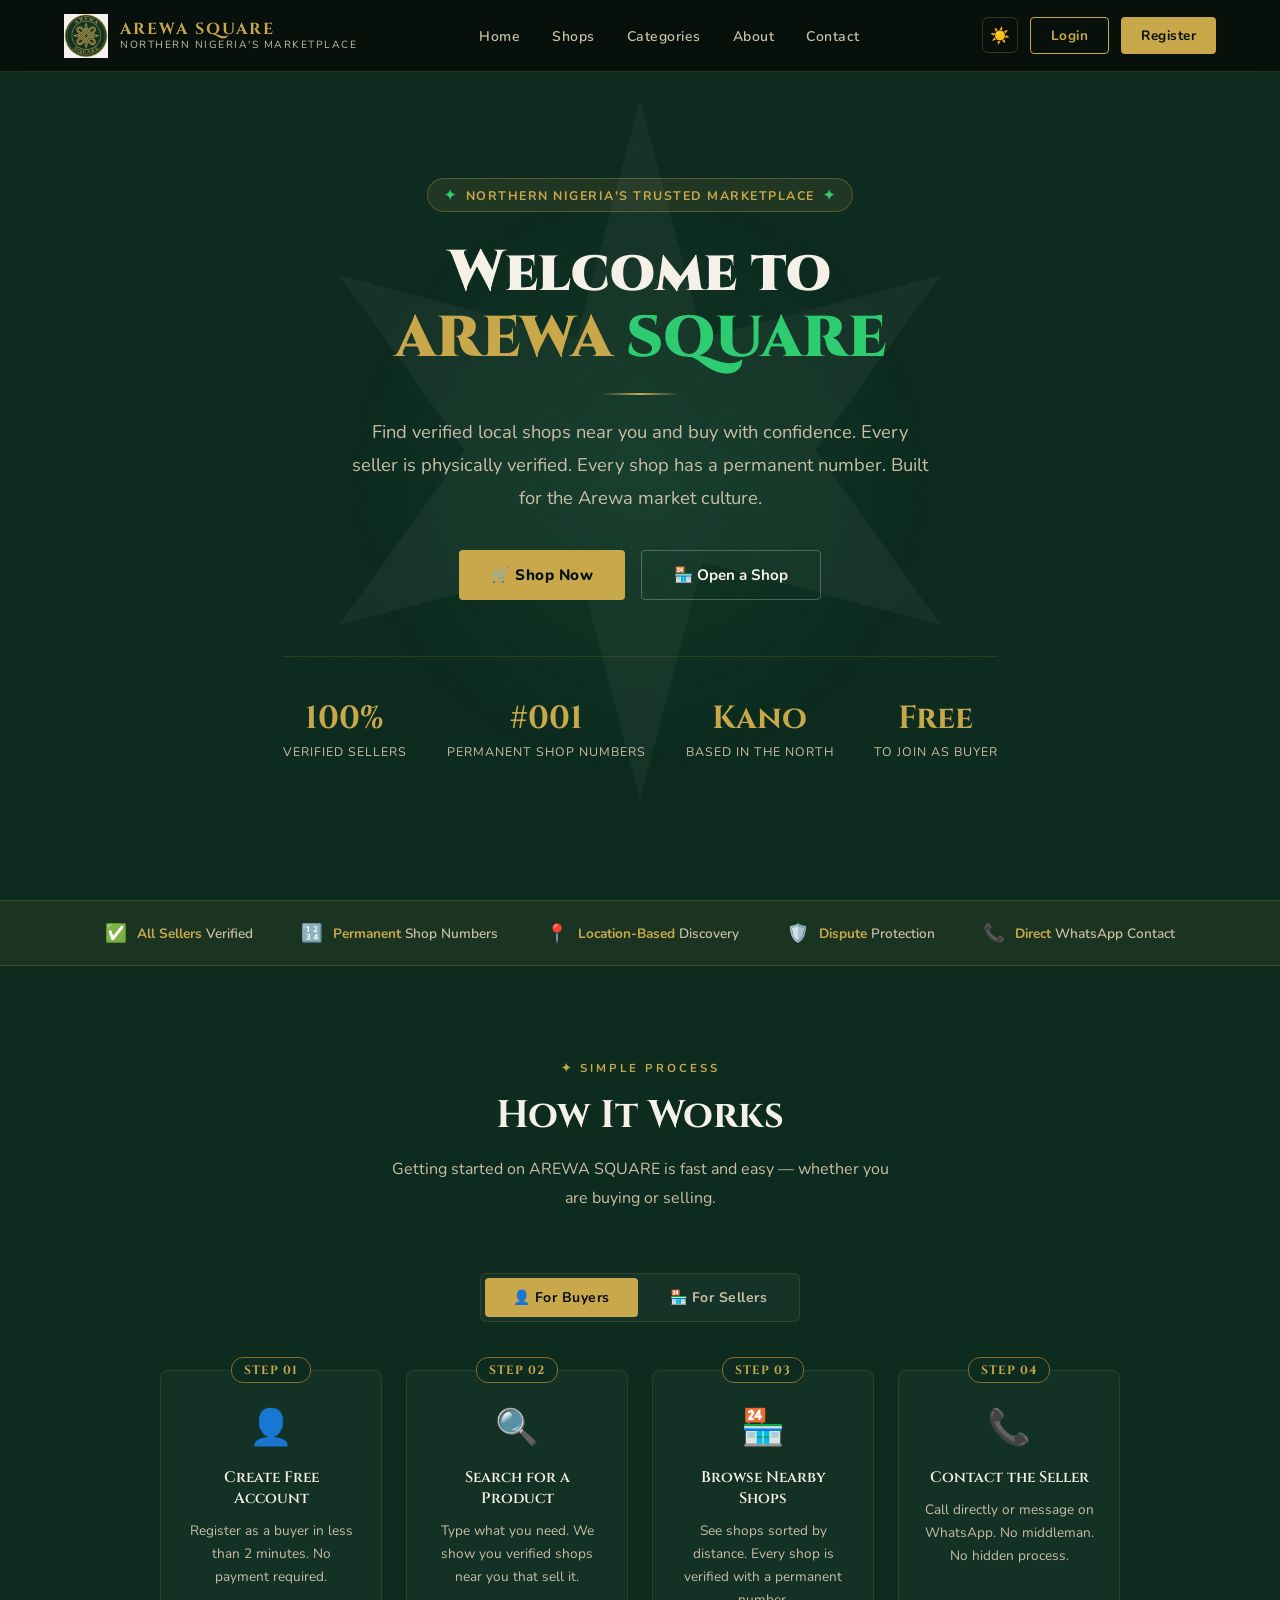
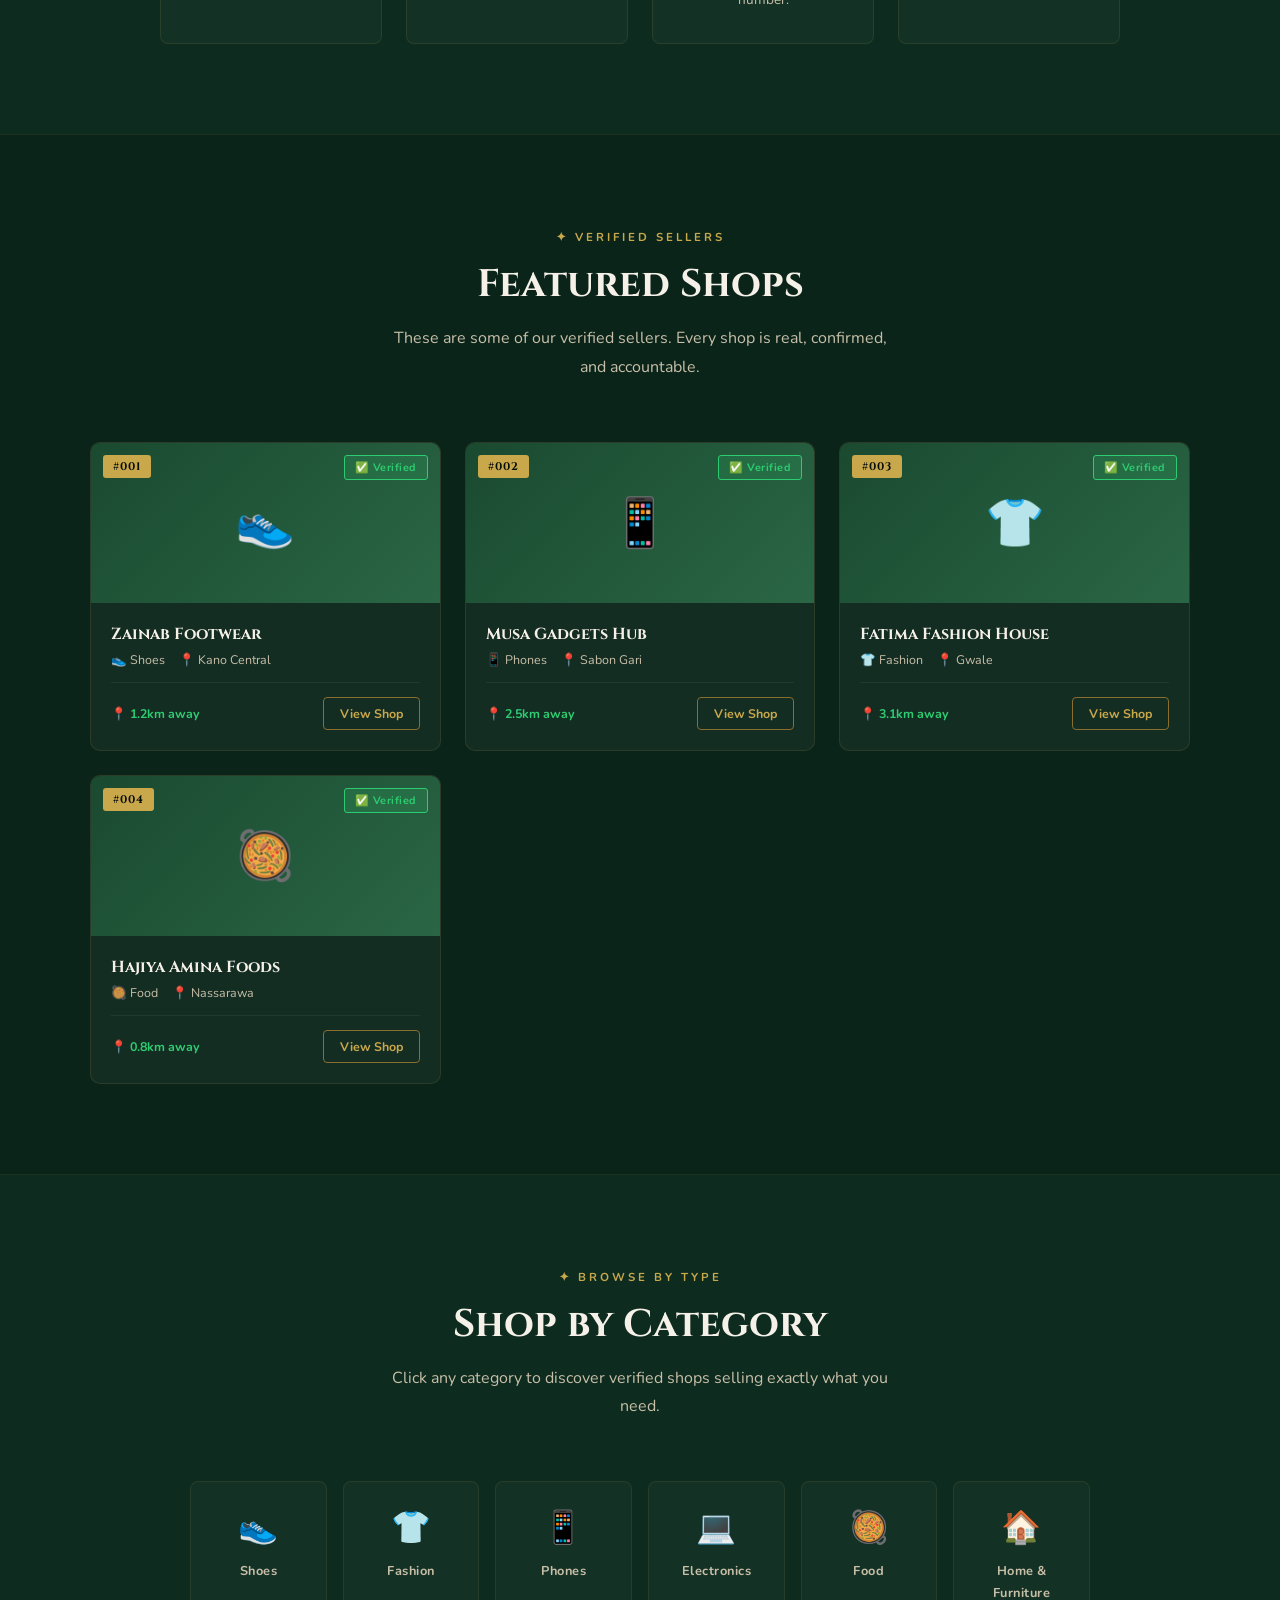
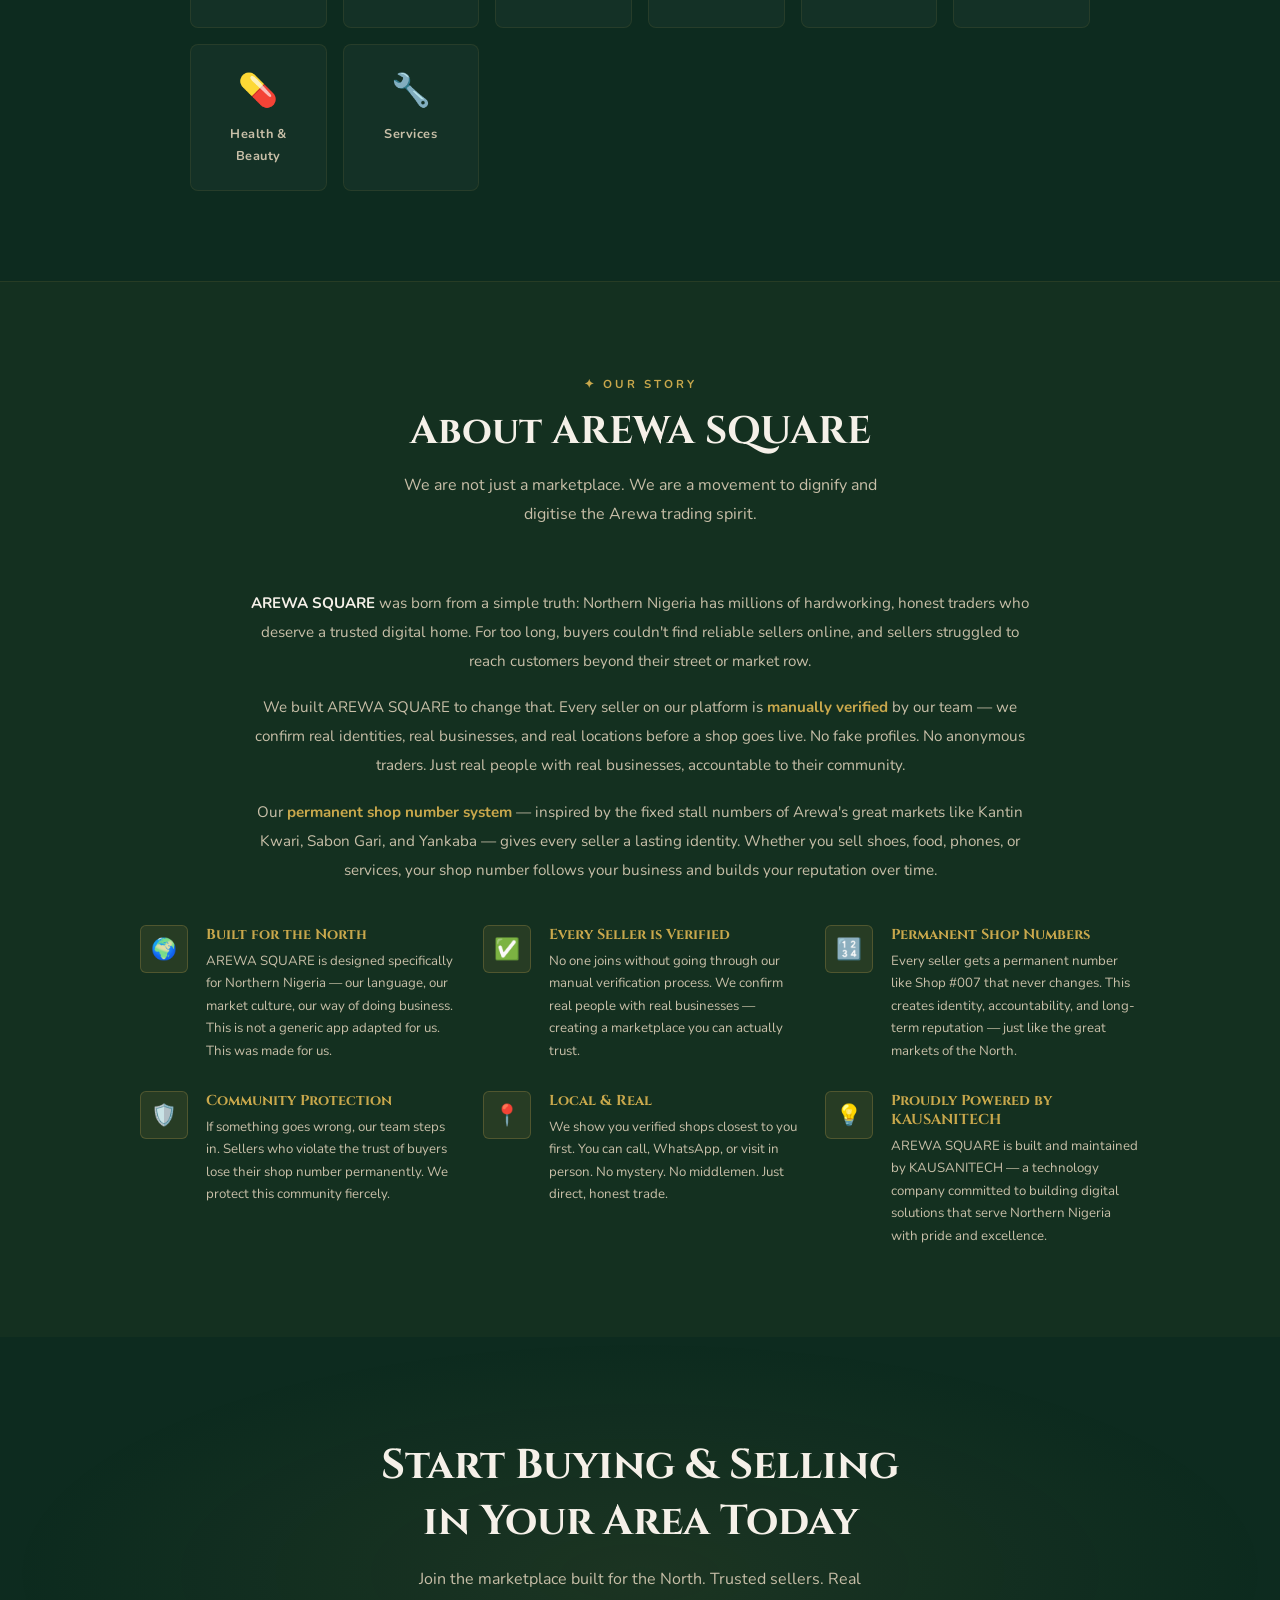
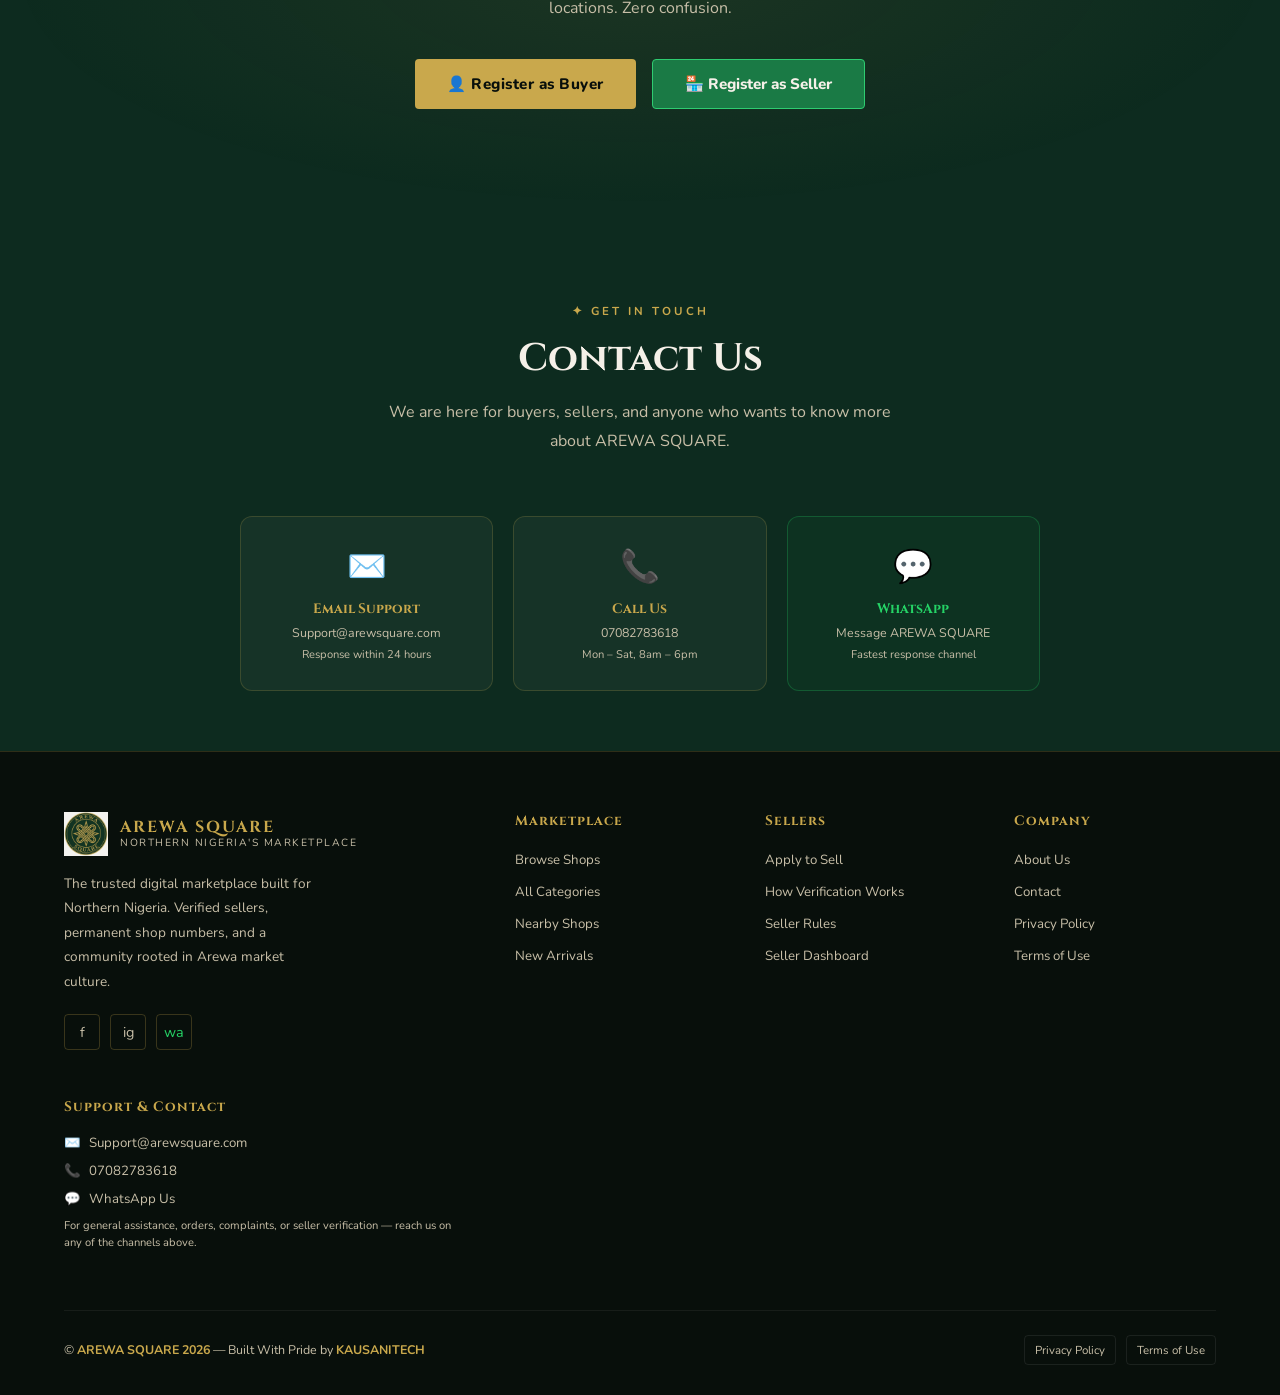
==== commit 5889389e: "feat: add light/dark mode toggle to all pages" ====
--- a/index.html
+++ b/index.html
@@ -1294,7 +1294,7 @@
 
 
   <!-- ══ HOW IT WORKS ══ -->
-  <section class="section" id="how-it-works">
+  <section class="section">
     <div class="section-header">
       <span class="section-tag">✦ Simple Process</span>
       <h2>How It Works</h2>
@@ -1721,12 +1721,6 @@
       document.querySelectorAll('.tab-btn').forEach(b => b.classList.remove('active'));
       document.querySelectorAll('.tab-content').forEach(c => c.classList.remove('active'));
       document.getElementById('tab-' + tab).classList.add('active');
-      // Activate the clicked button
-      document.querySelectorAll('.tab-btn').forEach(b => {
-        if (b.getAttribute('onclick') && b.getAttribute('onclick').includes("'" + tab + "'")) {
-          b.classList.add('active');
-        }
-      });
       event.target.classList.add('active');
     }
 
@@ -1753,5 +1747,6 @@
     });
   </script>
 
+  <script src="./theme.js"></script>
 </body>
 </html>
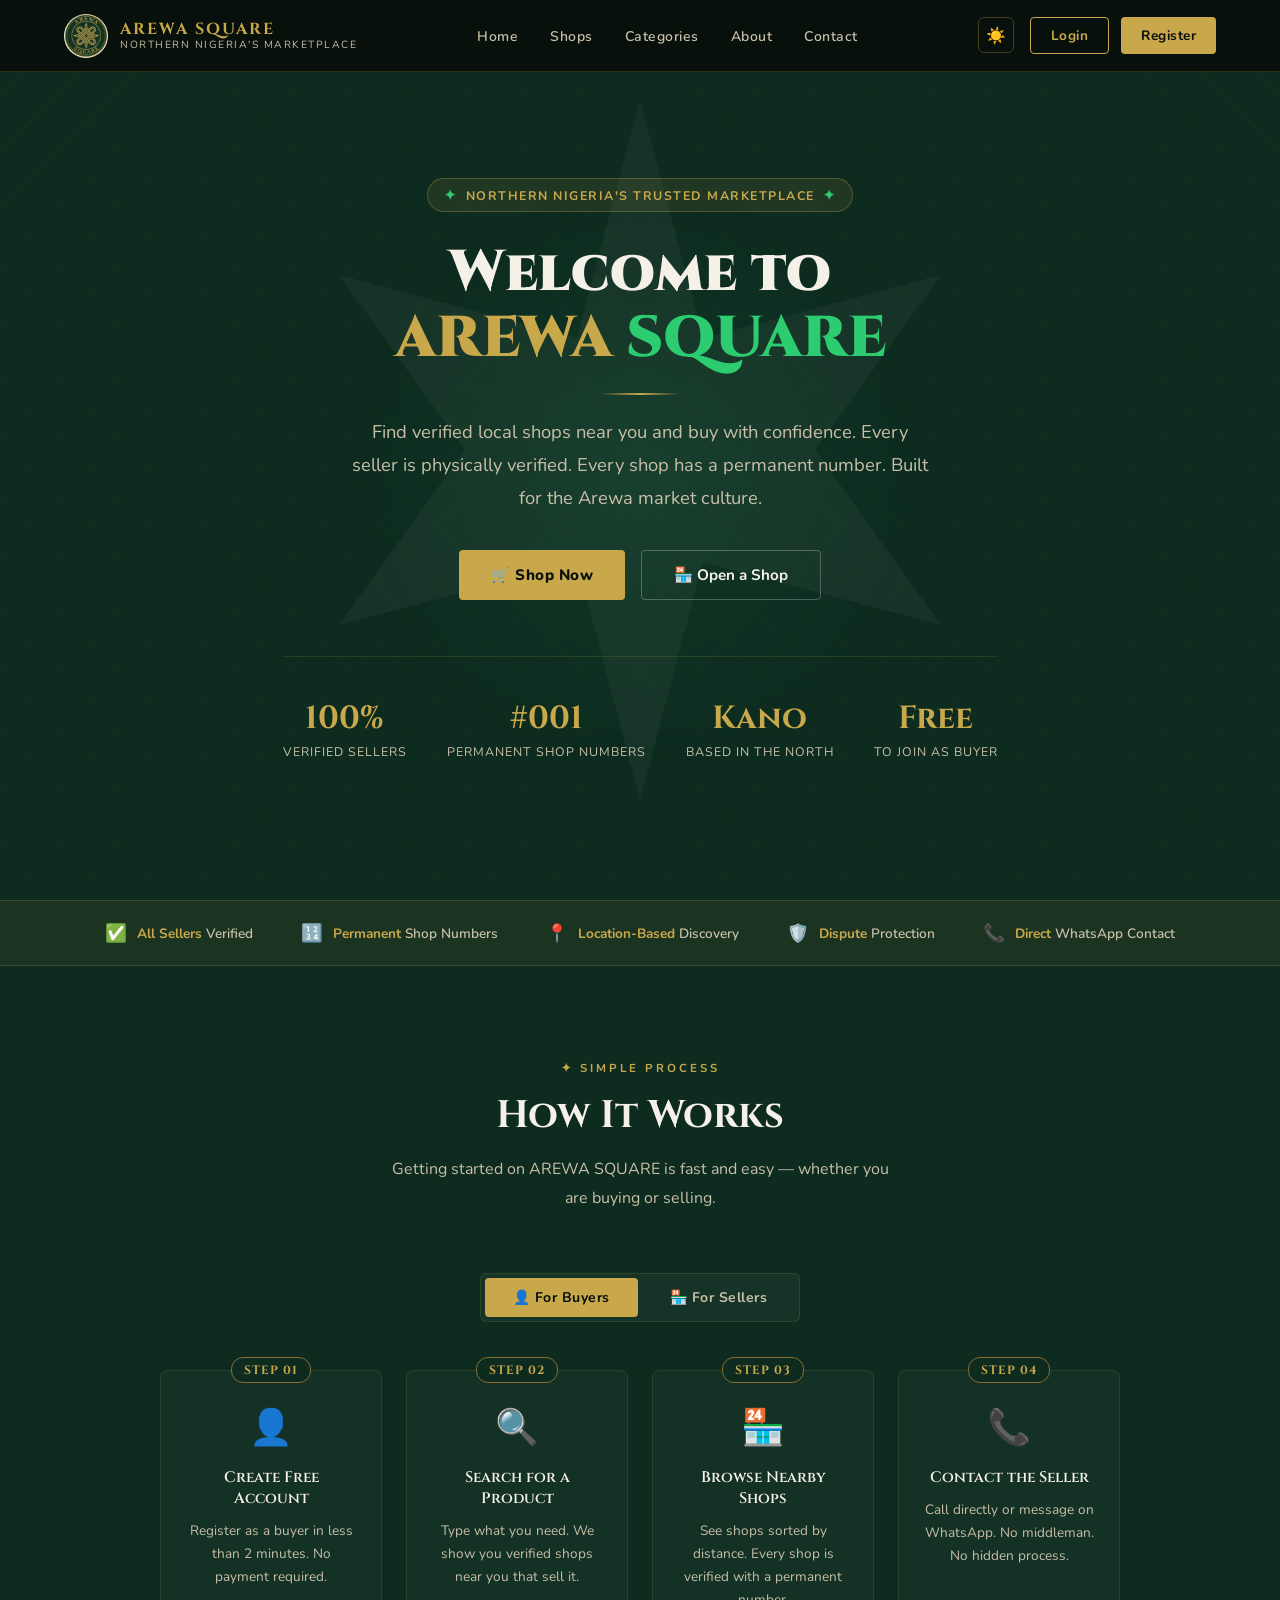
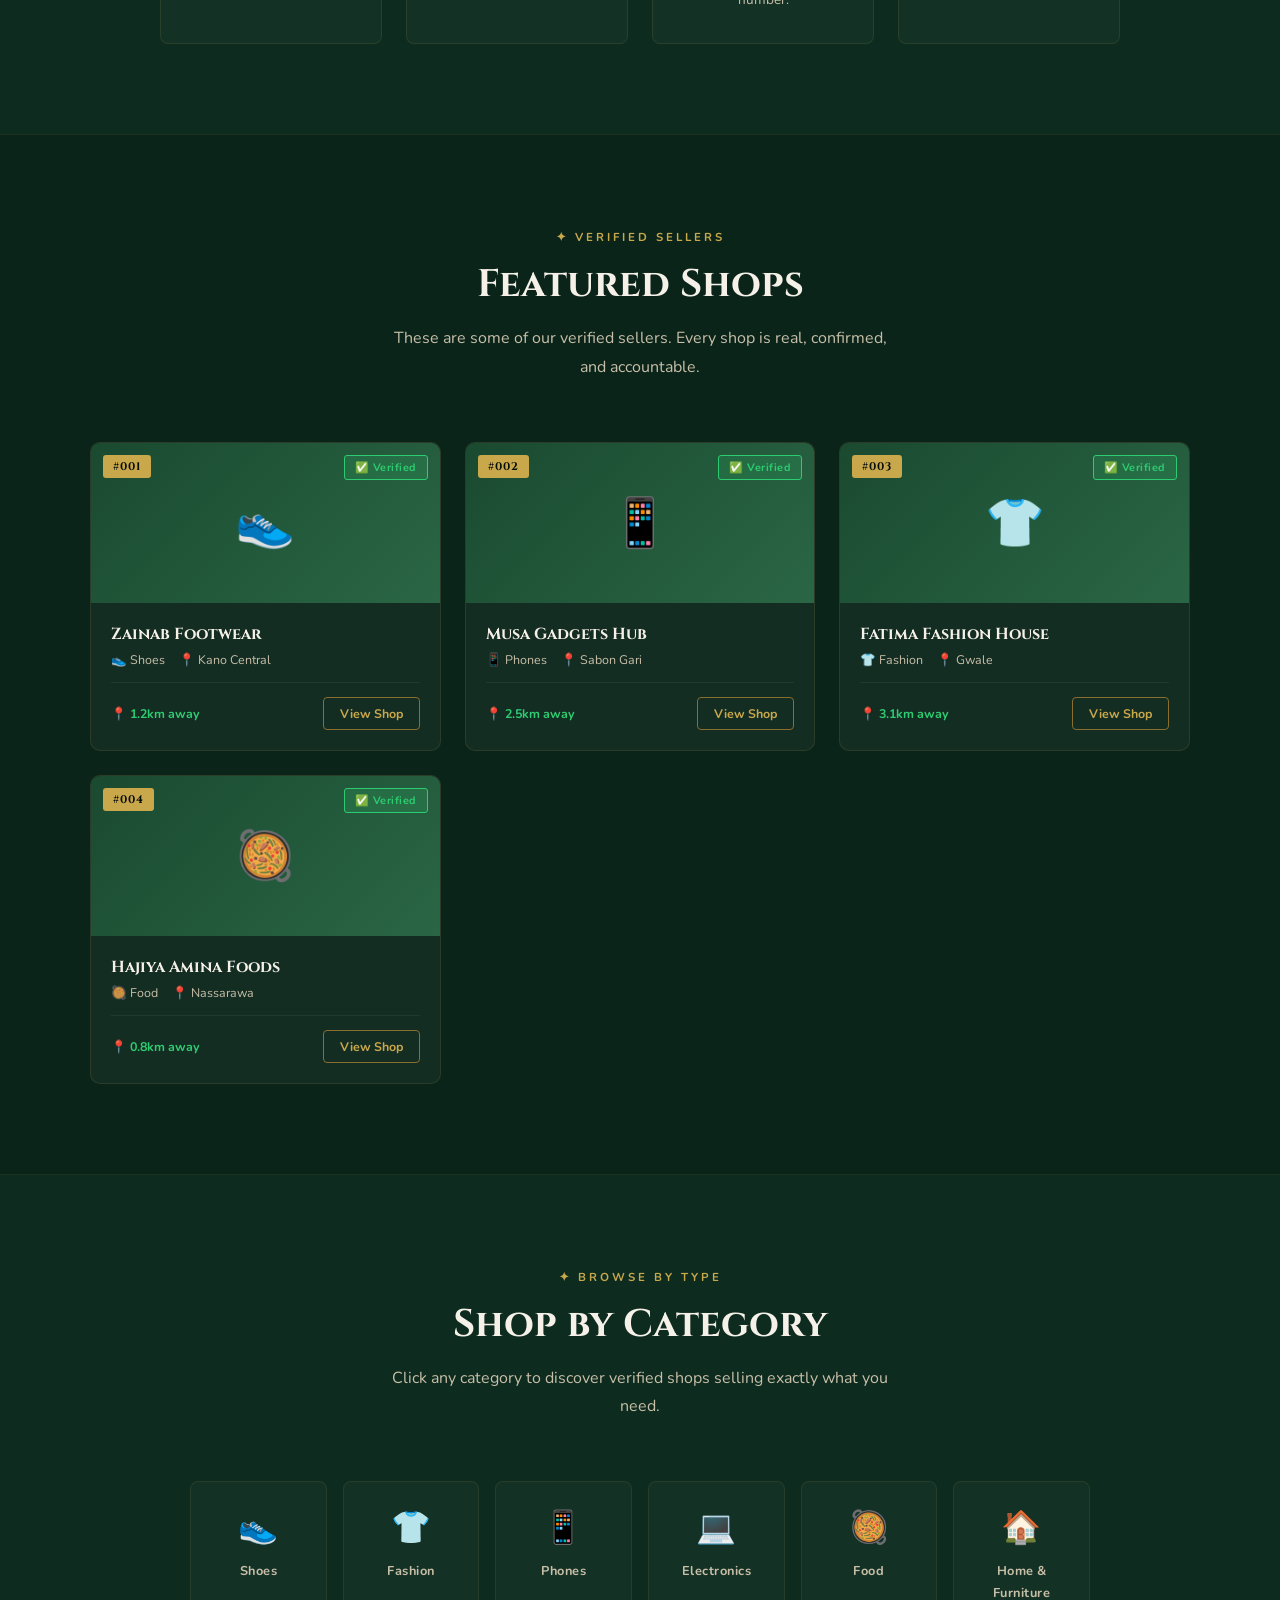
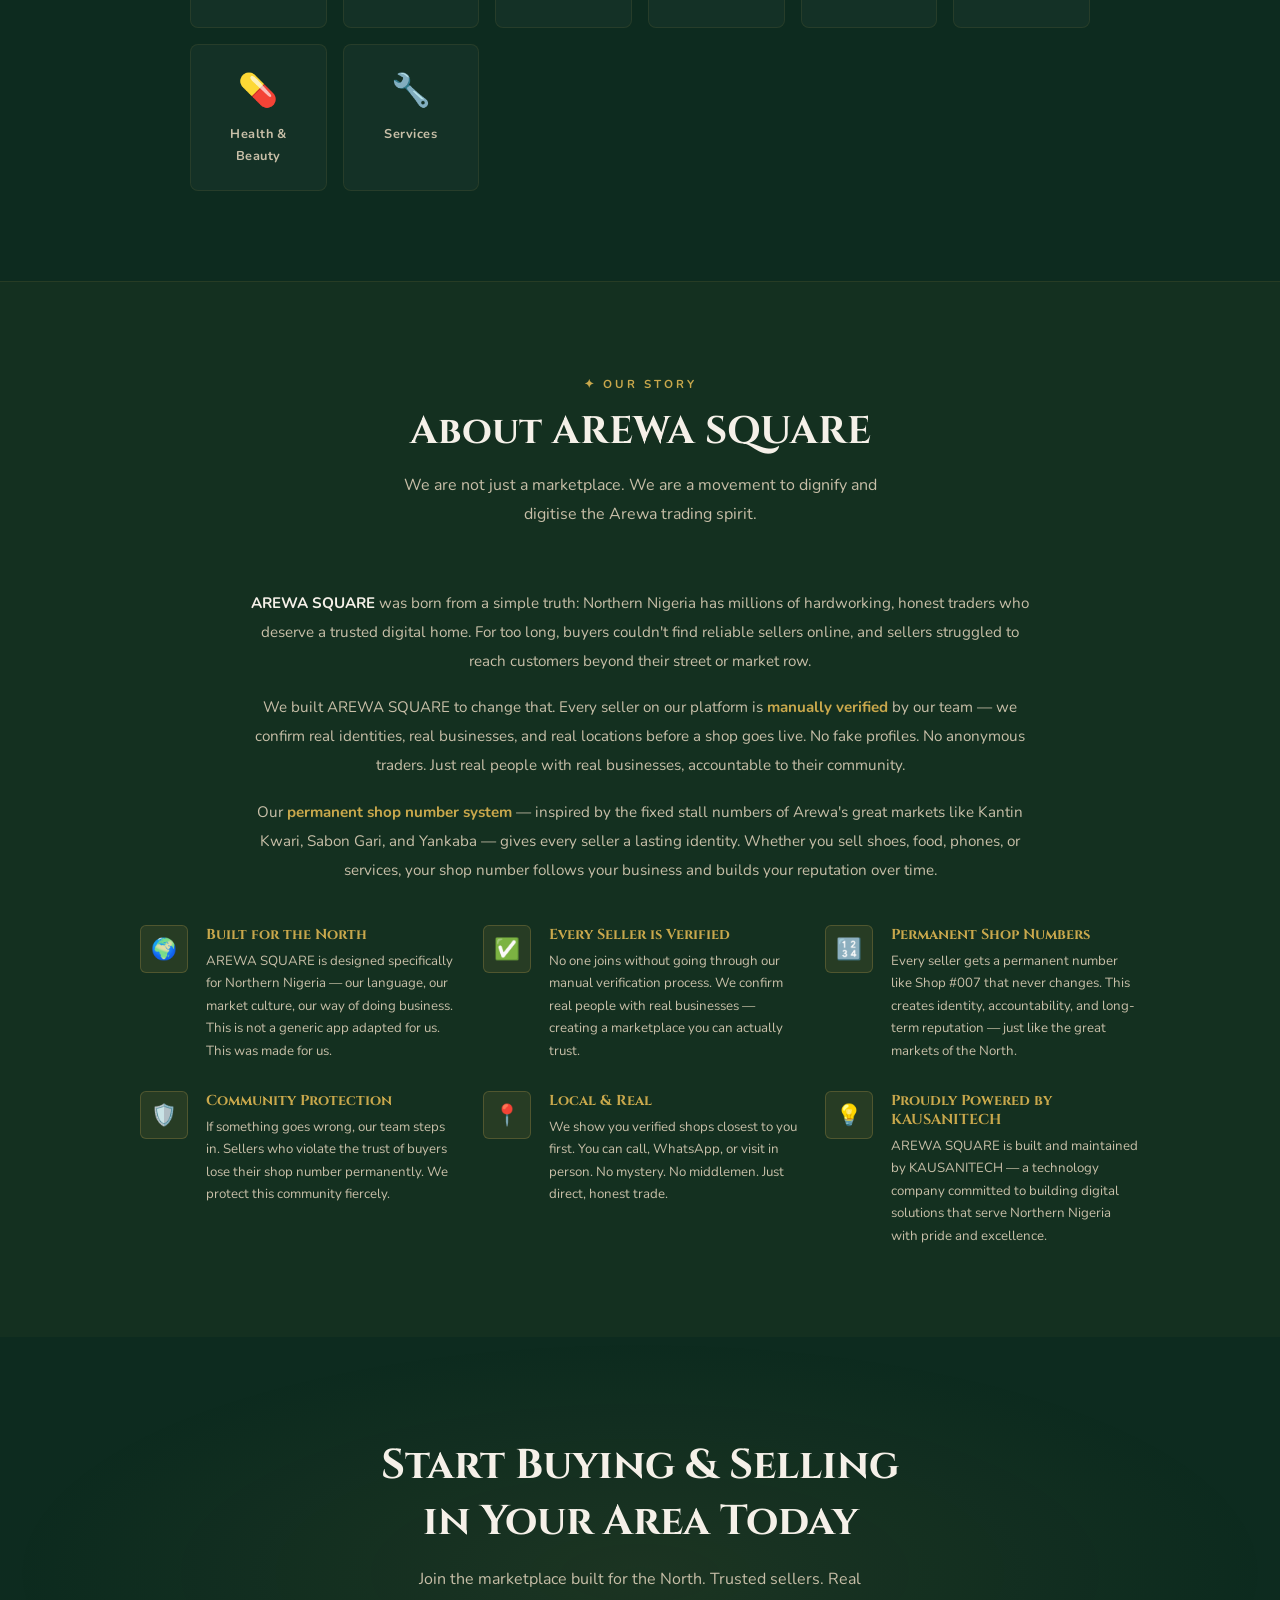
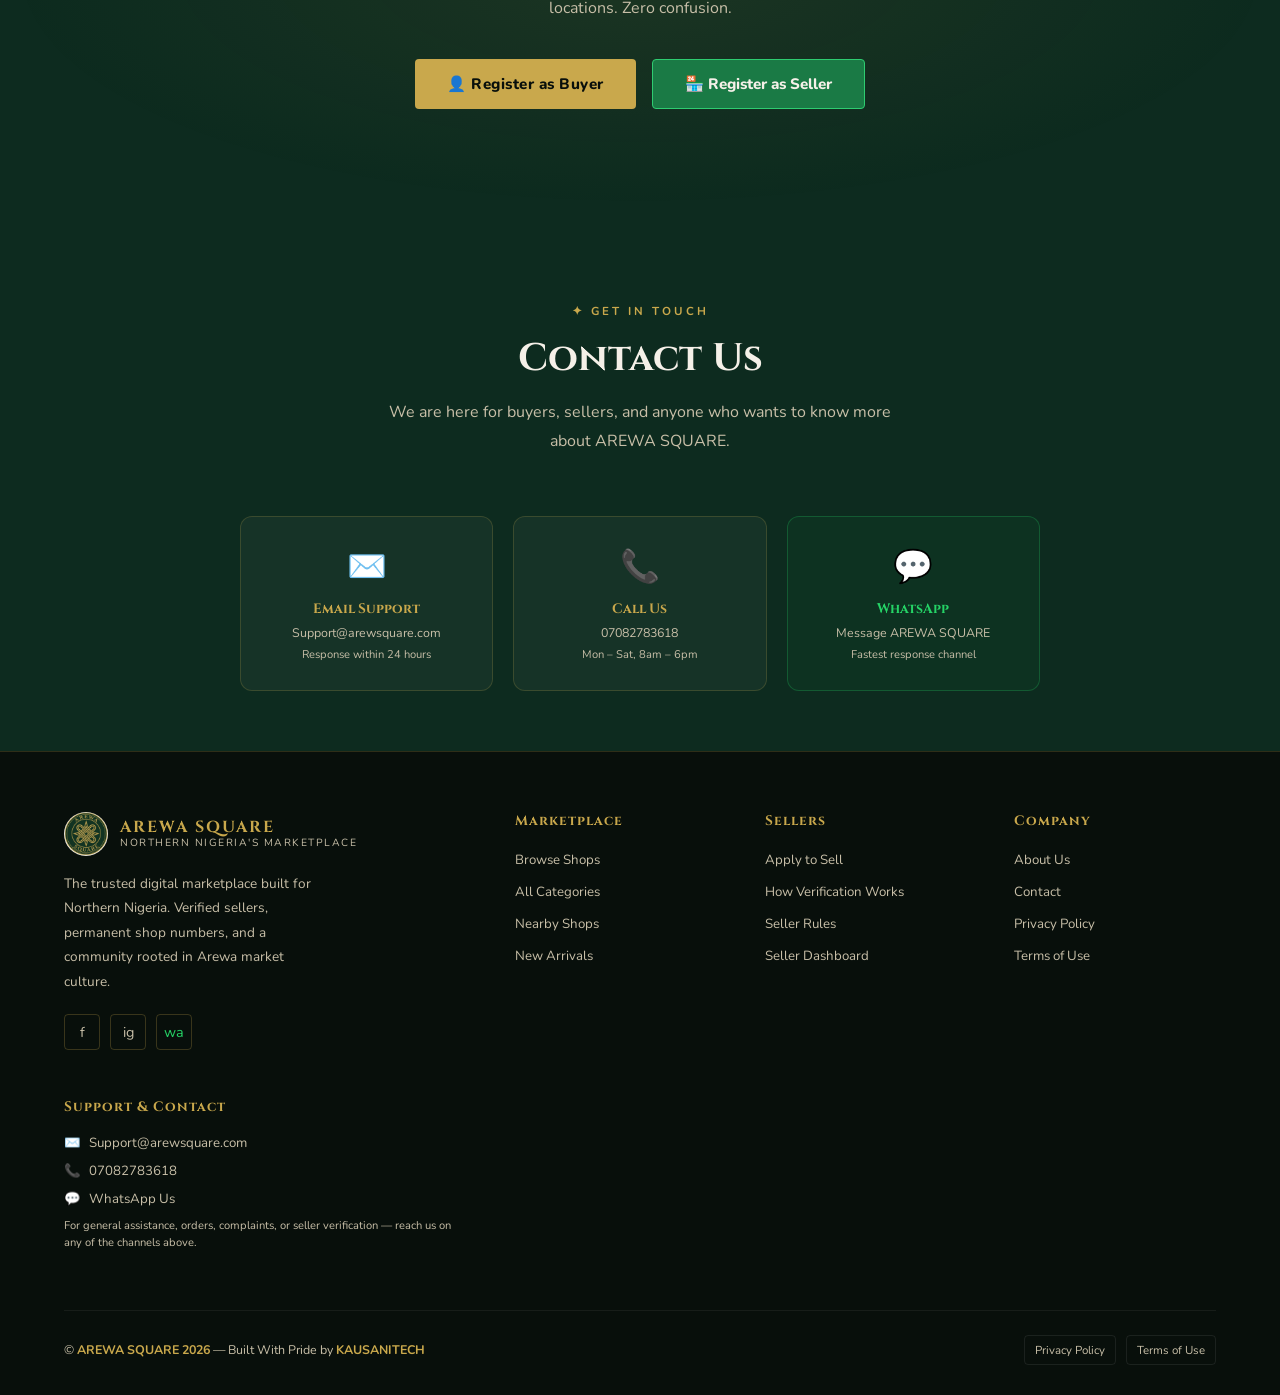
==== commit e1aa5319: "fix: social links, theme toggle, how it works, logo" ====
--- a/index.html
+++ b/index.html
@@ -70,7 +70,8 @@
     .nav-logo img {
       height: 44px;
       width: 44px;
-      object-fit: contain;
+      border-radius: 50%;
+      object-fit: cover;
     }
 
     .nav-logo-text {
@@ -1100,6 +1101,7 @@
     </ul>
 
     <div class="nav-buttons">
+      <button id="theme-toggle-btn" onclick="toggleTheme()" title="Toggle Light/Dark Mode" style="width:36px;height:36px;border-radius:6px;background:transparent;border:1px solid rgba(201,168,76,0.3);cursor:pointer;font-size:1rem;display:inline-flex;align-items:center;justify-content:center;transition:all 0.3s;margin-right:4px;">☀️</button>
       <button class="btn-outline" onclick="window.location.href='auth.html'">Login</button>
       <button class="btn-gold" onclick="window.location.href='auth.html'">Register</button>
     </div>
@@ -1111,7 +1113,7 @@
 
   <!-- MOBILE MENU -->
   <div class="mobile-menu" id="mobile-menu">
-    <a href="#how-it-works" onclick="closeMobileMenu()">📖 How It Works</a>
+    <a href="#how-it-works" onclick="closeMobileMenu(); setTimeout(()=>{const el=document.getElementById('how-it-works');if(el)el.scrollIntoView({behavior:'smooth'});},150);">📖 How It Works</a>
     <a href="#shops" onclick="closeMobileMenu()">🛒 Browse Shops</a>
     <a href="#categories" onclick="closeMobileMenu()">🏷️ Categories</a>
     <a href="#about" onclick="closeMobileMenu()">ℹ️ About Us</a>
@@ -1294,7 +1296,7 @@
 
 
   <!-- ══ HOW IT WORKS ══ -->
-  <section class="section">
+  <section class="section" id="how-it-works">
     <div class="section-header">
       <span class="section-tag">✦ Simple Process</span>
       <h2>How It Works</h2>
@@ -1302,8 +1304,8 @@
     </div>
 
     <div class="how-tabs">
-      <button class="tab-btn active" onclick="switchTab('buyers')">👤 For Buyers</button>
-      <button class="tab-btn" onclick="switchTab('sellers')">🏪 For Sellers</button>
+      <button class="tab-btn active" onclick="switchTab('buyers', this)">👤 For Buyers</button>
+      <button class="tab-btn" onclick="switchTab('sellers', this)">🏪 For Sellers</button>
     </div>
 
     <div id="tab-buyers" class="tab-content active steps-grid">
@@ -1600,8 +1602,8 @@
         </a>
         <p>The trusted digital marketplace built for Northern Nigeria. Verified sellers, permanent shop numbers, and a community rooted in Arewa market culture.</p>
         <div class="social-links">
-          <a href="https://facebook.com" target="_blank" class="social-link" title="Facebook">f</a>
-          <a href="https://instagram.com" target="_blank" class="social-link" title="Instagram">ig</a>
+          <a href="https://www.facebook.com/profile.php?id=61590530846832" target="_blank" class="social-link" title="Facebook">f</a>
+          <a href="https://www.instagram.com/arewa_square_01?igsh=Y2VtNnZ4NHRpMWxn" target="_blank" class="social-link" title="Instagram">ig</a>
           <a href="https://wa.me/message/B5NOLBZXJZ6HA1" target="_blank" class="social-link" title="WhatsApp" style="color:#25D366;">wa</a>
         </div>
       </div>
@@ -1717,11 +1719,11 @@
     });
 
     // ── HOW IT WORKS TABS ──
-    function switchTab(tab) {
+    function switchTab(tab, el) {
       document.querySelectorAll('.tab-btn').forEach(b => b.classList.remove('active'));
       document.querySelectorAll('.tab-content').forEach(c => c.classList.remove('active'));
       document.getElementById('tab-' + tab).classList.add('active');
-      event.target.classList.add('active');
+      if (el) el.classList.add('active');
     }
 
     // ── SCROLL REVEAL ──
@@ -1747,6 +1749,110 @@
     });
   </script>
 
-  <script src="./theme.js"></script>
+
+  <!-- ══ THEME SYSTEM ══ -->
+  <script>
+    // ── Light mode variables ──
+    const LIGHT_VARS = {
+      '--green-deep':   '#f5f0e8',
+      '--green-mid':    '#e8e2d0',
+      '--green-light':  '#d4ccb4',
+      '--gold':         '#8a5e10',
+      '--gold-light':   '#6b4a0d',
+      '--gold-dim':     '#a07020',
+      '--emerald':      '#1a7a3c',
+      '--white':        '#1a1a0f',
+      '--white-dim':    '#3a3520',
+      '--dark':         '#f5f0e8',
+      '--card-bg':      'rgba(0,0,0,0.05)',
+      '--border':       'rgba(138,94,16,0.2)',
+      '--input-bg':     'rgba(0,0,0,0.05)',
+      '--input-border': 'rgba(138,94,16,0.25)',
+    };
+
+    const DARK_VARS = {
+      '--green-deep':   '#0d2b1f',
+      '--green-mid':    '#1a4a30',
+      '--green-light':  '#2a6645',
+      '--gold':         '#c9a84c',
+      '--gold-light':   '#e8c97a',
+      '--gold-dim':     '#8a6e2f',
+      '--emerald':      '#2ecc71',
+      '--white':        '#f5f0e8',
+      '--white-dim':    '#c8bfa8',
+      '--dark':         '#080f0b',
+      '--card-bg':      'rgba(255,255,255,0.04)',
+      '--border':       'rgba(201,168,76,0.15)',
+      '--input-bg':     'rgba(255,255,255,0.05)',
+      '--input-border': 'rgba(201,168,76,0.2)',
+    };
+
+    function applyThemeVars(theme) {
+      const vars = theme === 'light' ? LIGHT_VARS : DARK_VARS;
+      const root = document.documentElement;
+      Object.entries(vars).forEach(([k, v]) => root.style.setProperty(k, v));
+      document.body.setAttribute('data-theme', theme);
+
+      // Update body background
+      document.body.style.backgroundColor = theme === 'light' ? '#f5f0e8' : '#0d2b1f';
+
+      // Update toggle button
+      const btn = document.getElementById('theme-toggle-btn');
+      if (btn) {
+        btn.textContent = theme === 'light' ? '🌙' : '☀️';
+        btn.title = theme === 'light' ? 'Switch to Dark Mode' : 'Switch to Light Mode';
+      }
+
+      // Inject or remove light override styles
+      let existing = document.getElementById('as-light-css');
+      if (theme === 'light') {
+        if (!existing) {
+          existing = document.createElement('style');
+          existing.id = 'as-light-css';
+          document.head.appendChild(existing);
+        }
+        existing.textContent = `
+          body[data-theme="light"] { background:#f5f0e8 !important; color:#1a1a0f !important; }
+          body[data-theme="light"]::before { background-image: repeating-linear-gradient(45deg,transparent,transparent 40px,rgba(138,94,16,0.05) 40px,rgba(138,94,16,0.05) 41px), repeating-linear-gradient(-45deg,transparent,transparent 40px,rgba(138,94,16,0.05) 40px,rgba(138,94,16,0.05) 41px) !important; }
+          body[data-theme="light"] nav { background:rgba(245,240,232,0.97) !important; border-bottom:1px solid rgba(138,94,16,0.2) !important; }
+          body[data-theme="light"] .hero { background:linear-gradient(135deg,#e8e2d0,#f5f0e8,#e0d8c4) !important; }
+          body[data-theme="light"] .section-alt { background:rgba(0,0,0,0.03) !important; }
+          body[data-theme="light"] .step-card,
+          body[data-theme="light"] .feature-card,
+          body[data-theme="light"] .trust-card,
+          body[data-theme="light"] .shop-card,
+          body[data-theme="light"] .category-card,
+          body[data-theme="light"] .stat-card { background:rgba(0,0,0,0.04) !important; border-color:rgba(138,94,16,0.15) !important; }
+          body[data-theme="light"] .section-tag { background:rgba(138,94,16,0.1) !important; color:#8a5e10 !important; border-color:rgba(138,94,16,0.2) !important; }
+          body[data-theme="light"] footer { background:#e8e2d0 !important; }
+          body[data-theme="light"] .footer-bottom { border-color:rgba(138,94,16,0.15) !important; }
+          body[data-theme="light"] .mobile-menu { background:#f5f0e8 !important; border-color:rgba(138,94,16,0.2) !important; }
+          body[data-theme="light"] .mobile-menu a { color:#1a1a0f !important; border-color:rgba(138,94,16,0.1) !important; }
+          body[data-theme="light"] .hamburger span { background:#8a5e10 !important; }
+          body[data-theme="light"] .how-tabs { background:rgba(0,0,0,0.05) !important; }
+          body[data-theme="light"] .tab-btn { color:#3a3520 !important; }
+          body[data-theme="light"] .tab-btn.active { background:#f5f0e8 !important; color:#8a5e10 !important; }
+          body[data-theme="light"] .step-number { background:rgba(138,94,16,0.1) !important; border-color:rgba(138,94,16,0.25) !important; color:#8a5e10 !important; }
+          body[data-theme="light"] #theme-toggle-btn { border-color:rgba(138,94,16,0.3) !important; }
+        `;
+      } else {
+        if (existing) existing.textContent = '';
+      }
+    }
+
+    function toggleTheme() {
+      const current = localStorage.getItem('as_theme') || 'dark';
+      const next = current === 'dark' ? 'light' : 'dark';
+      localStorage.setItem('as_theme', next);
+      applyThemeVars(next);
+    }
+
+    // Apply saved theme immediately on load
+    (function() {
+      const saved = localStorage.getItem('as_theme') || 'dark';
+      applyThemeVars(saved);
+    })();
+  </script>
+
 </body>
 </html>
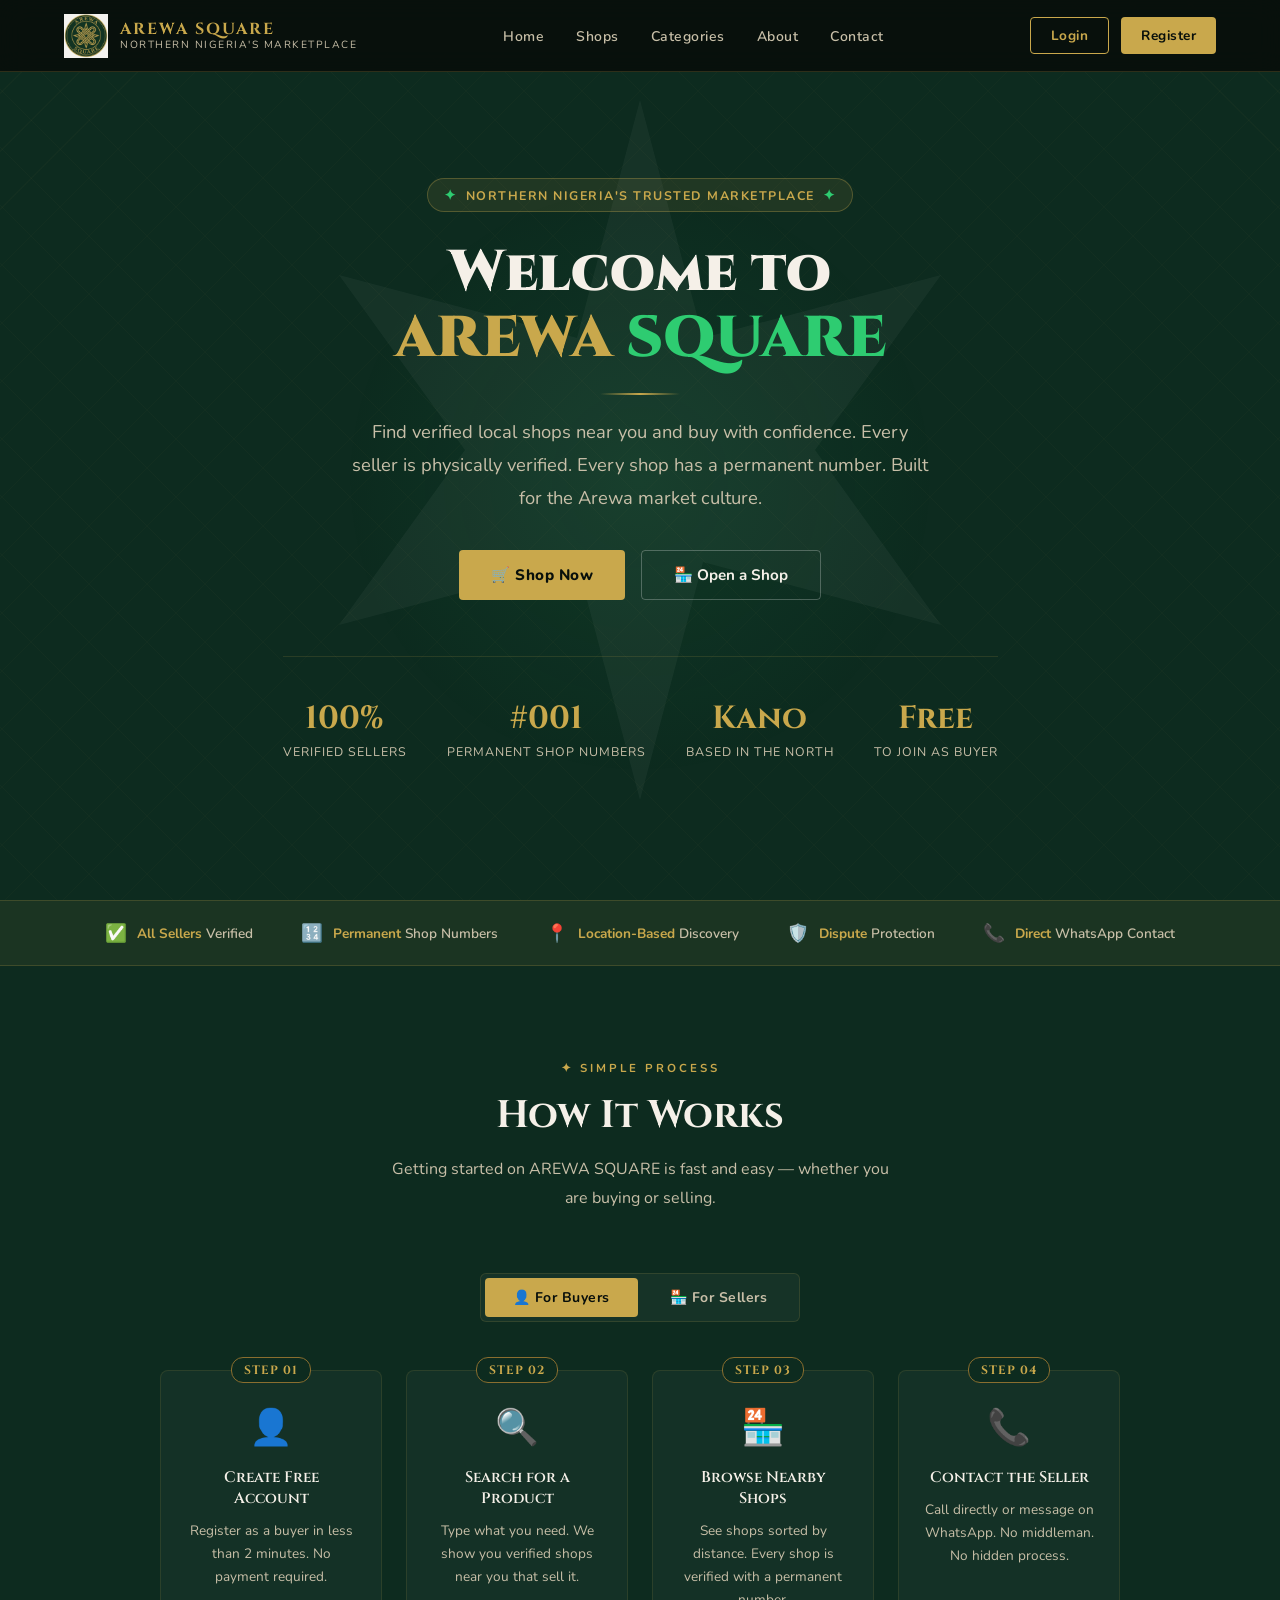
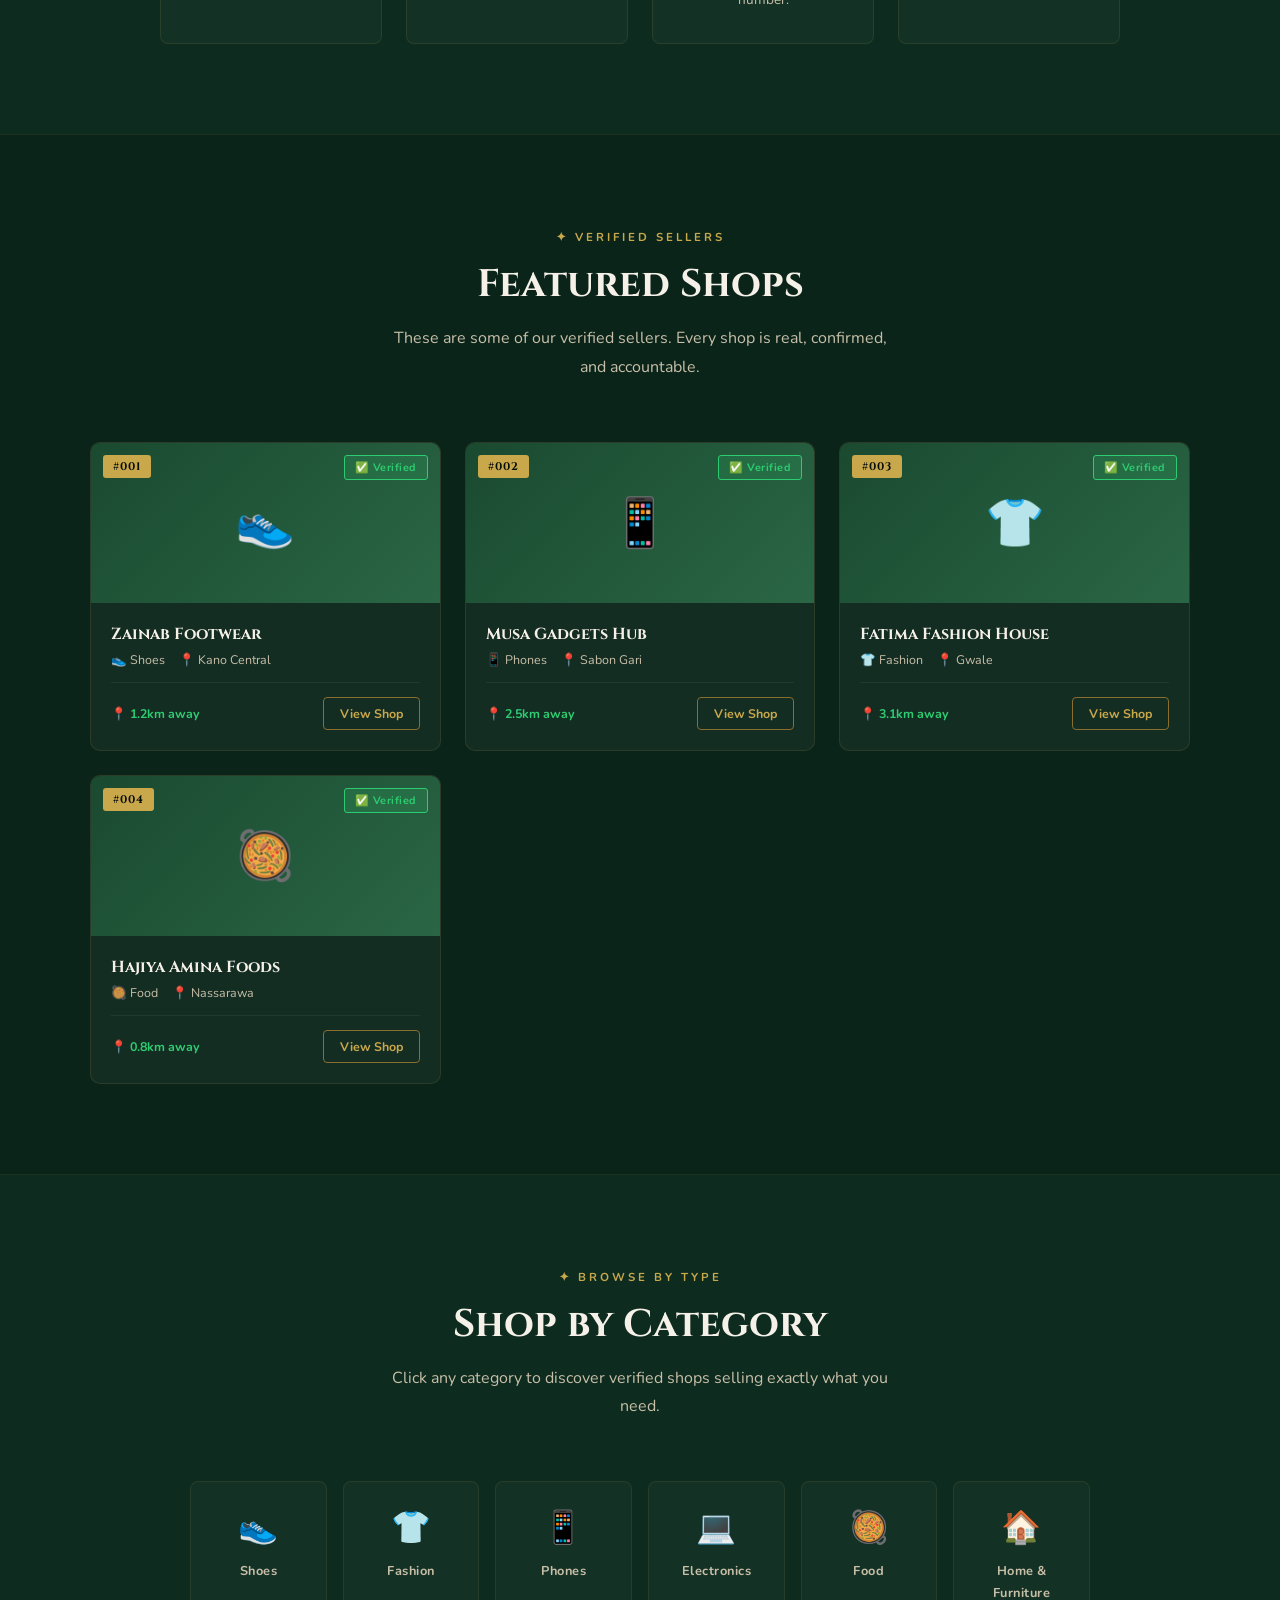
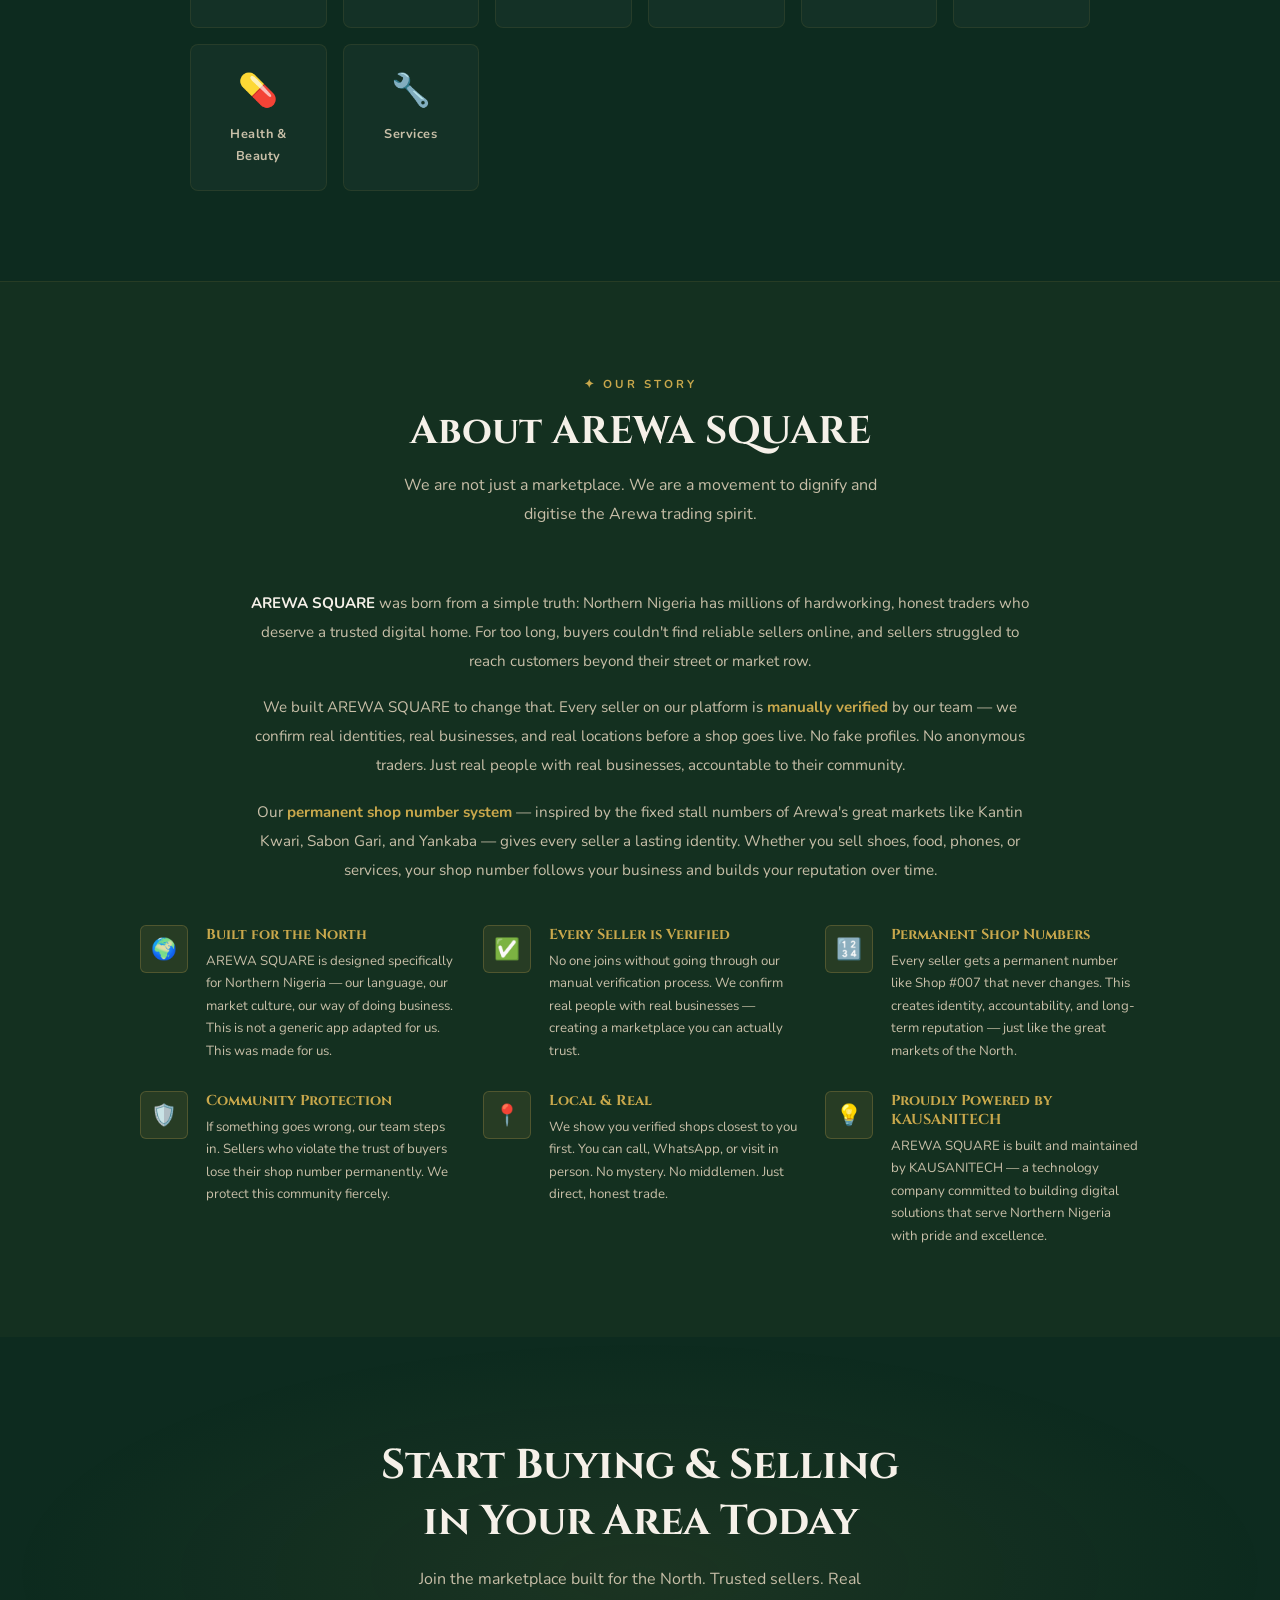
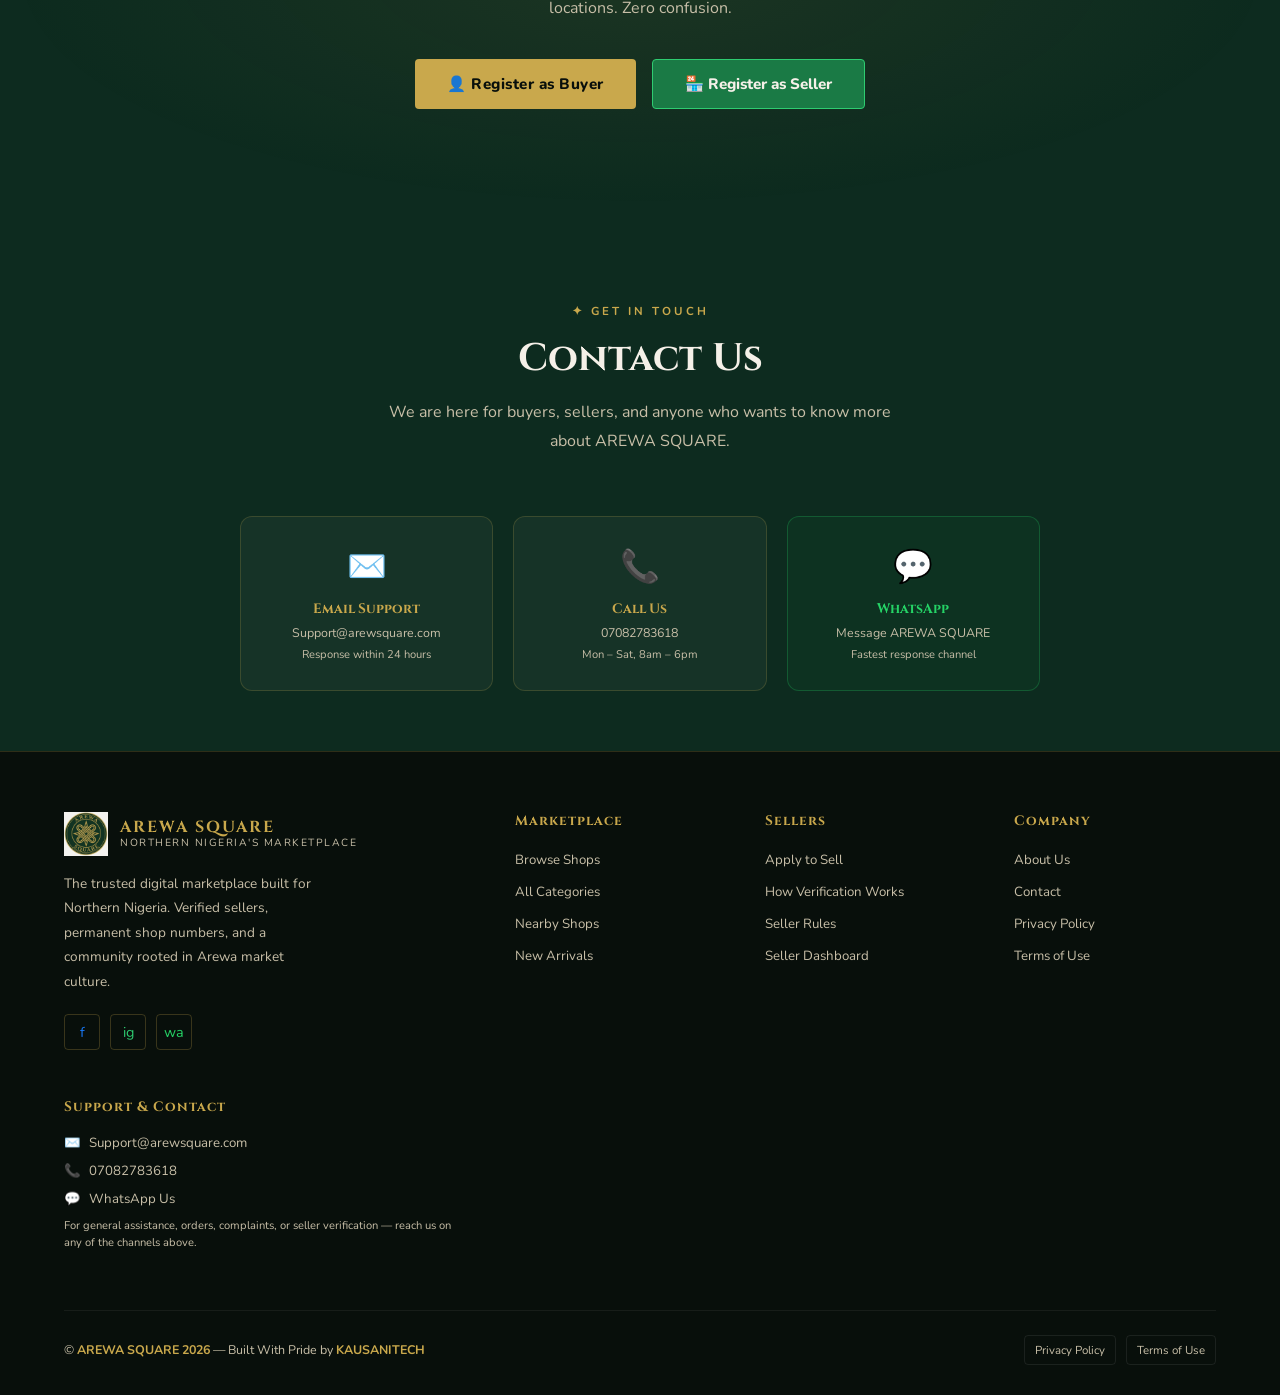
==== commit 9c21a5a2: "fix: mobile toggle, success messages, social colors, terms links" ====
--- a/index.html
+++ b/index.html
@@ -70,8 +70,7 @@
     .nav-logo img {
       height: 44px;
       width: 44px;
-      border-radius: 50%;
-      object-fit: cover;
+      object-fit: contain;
     }
 
     .nav-logo-text {
@@ -1101,7 +1100,6 @@
     </ul>
 
     <div class="nav-buttons">
-      <button id="theme-toggle-btn" onclick="toggleTheme()" title="Toggle Light/Dark Mode" style="width:36px;height:36px;border-radius:6px;background:transparent;border:1px solid rgba(201,168,76,0.3);cursor:pointer;font-size:1rem;display:inline-flex;align-items:center;justify-content:center;transition:all 0.3s;margin-right:4px;">☀️</button>
       <button class="btn-outline" onclick="window.location.href='auth.html'">Login</button>
       <button class="btn-gold" onclick="window.location.href='auth.html'">Register</button>
     </div>
@@ -1113,7 +1111,7 @@
 
   <!-- MOBILE MENU -->
   <div class="mobile-menu" id="mobile-menu">
-    <a href="#how-it-works" onclick="closeMobileMenu(); setTimeout(()=>{const el=document.getElementById('how-it-works');if(el)el.scrollIntoView({behavior:'smooth'});},150);">📖 How It Works</a>
+    <a href="#how-it-works" onclick="closeMobileMenu()">📖 How It Works</a>
     <a href="#shops" onclick="closeMobileMenu()">🛒 Browse Shops</a>
     <a href="#categories" onclick="closeMobileMenu()">🏷️ Categories</a>
     <a href="#about" onclick="closeMobileMenu()">ℹ️ About Us</a>
@@ -1121,6 +1119,9 @@
     <div class="mob-buttons">
       <button class="btn-outline" onclick="window.location.href='auth.html'">Login</button>
       <button class="btn-gold" onclick="window.location.href='auth.html'">Register</button>
+    </div>
+    <div style="display:flex;justify-content:center;padding:12px 0 4px;">
+      <button class="as-theme-btn" onclick="toggleTheme()" title="Light Mode" style="width:44px;height:44px;border-radius:8px;background:rgba(201,168,76,0.1);border:1px solid rgba(201,168,76,0.3);cursor:pointer;font-size:1.2rem;display:inline-flex;align-items:center;justify-content:center;transition:all 0.3s;">☀️</button>
     </div>
   </div>
 
@@ -1296,7 +1297,7 @@
 
 
   <!-- ══ HOW IT WORKS ══ -->
-  <section class="section" id="how-it-works">
+  <section class="section">
     <div class="section-header">
       <span class="section-tag">✦ Simple Process</span>
       <h2>How It Works</h2>
@@ -1304,8 +1305,8 @@
     </div>
 
     <div class="how-tabs">
-      <button class="tab-btn active" onclick="switchTab('buyers', this)">👤 For Buyers</button>
-      <button class="tab-btn" onclick="switchTab('sellers', this)">🏪 For Sellers</button>
+      <button class="tab-btn active" onclick="switchTab('buyers')">👤 For Buyers</button>
+      <button class="tab-btn" onclick="switchTab('sellers')">🏪 For Sellers</button>
     </div>
 
     <div id="tab-buyers" class="tab-content active steps-grid">
@@ -1602,8 +1603,8 @@
         </a>
         <p>The trusted digital marketplace built for Northern Nigeria. Verified sellers, permanent shop numbers, and a community rooted in Arewa market culture.</p>
         <div class="social-links">
-          <a href="https://www.facebook.com/profile.php?id=61590530846832" target="_blank" class="social-link" title="Facebook">f</a>
-          <a href="https://www.instagram.com/arewa_square_01?igsh=Y2VtNnZ4NHRpMWxn" target="_blank" class="social-link" title="Instagram">ig</a>
+          <a href="https://www.facebook.com/profile.php?id=61590530846832" target="_blank" class="social-link" title="Facebook" style="color:#1877F2;">f</a>
+          <a href="https://www.instagram.com/arewa_square_01?igsh=Y2VtNnZ4NHRpMWxn" target="_blank" class="social-link" title="Instagram" style="color:#2ecc71;">ig</a>
           <a href="https://wa.me/message/B5NOLBZXJZ6HA1" target="_blank" class="social-link" title="WhatsApp" style="color:#25D366;">wa</a>
         </div>
       </div>
@@ -1719,11 +1720,11 @@
     });
 
     // ── HOW IT WORKS TABS ──
-    function switchTab(tab, el) {
+    function switchTab(tab) {
       document.querySelectorAll('.tab-btn').forEach(b => b.classList.remove('active'));
       document.querySelectorAll('.tab-content').forEach(c => c.classList.remove('active'));
       document.getElementById('tab-' + tab).classList.add('active');
-      if (el) el.classList.add('active');
+      event.target.classList.add('active');
     }
 
     // ── SCROLL REVEAL ──
@@ -1749,110 +1750,5 @@
     });
   </script>
 
-
-  <!-- ══ THEME SYSTEM ══ -->
-  <script>
-    // ── Light mode variables ──
-    const LIGHT_VARS = {
-      '--green-deep':   '#f5f0e8',
-      '--green-mid':    '#e8e2d0',
-      '--green-light':  '#d4ccb4',
-      '--gold':         '#8a5e10',
-      '--gold-light':   '#6b4a0d',
-      '--gold-dim':     '#a07020',
-      '--emerald':      '#1a7a3c',
-      '--white':        '#1a1a0f',
-      '--white-dim':    '#3a3520',
-      '--dark':         '#f5f0e8',
-      '--card-bg':      'rgba(0,0,0,0.05)',
-      '--border':       'rgba(138,94,16,0.2)',
-      '--input-bg':     'rgba(0,0,0,0.05)',
-      '--input-border': 'rgba(138,94,16,0.25)',
-    };
-
-    const DARK_VARS = {
-      '--green-deep':   '#0d2b1f',
-      '--green-mid':    '#1a4a30',
-      '--green-light':  '#2a6645',
-      '--gold':         '#c9a84c',
-      '--gold-light':   '#e8c97a',
-      '--gold-dim':     '#8a6e2f',
-      '--emerald':      '#2ecc71',
-      '--white':        '#f5f0e8',
-      '--white-dim':    '#c8bfa8',
-      '--dark':         '#080f0b',
-      '--card-bg':      'rgba(255,255,255,0.04)',
-      '--border':       'rgba(201,168,76,0.15)',
-      '--input-bg':     'rgba(255,255,255,0.05)',
-      '--input-border': 'rgba(201,168,76,0.2)',
-    };
-
-    function applyThemeVars(theme) {
-      const vars = theme === 'light' ? LIGHT_VARS : DARK_VARS;
-      const root = document.documentElement;
-      Object.entries(vars).forEach(([k, v]) => root.style.setProperty(k, v));
-      document.body.setAttribute('data-theme', theme);
-
-      // Update body background
-      document.body.style.backgroundColor = theme === 'light' ? '#f5f0e8' : '#0d2b1f';
-
-      // Update toggle button
-      const btn = document.getElementById('theme-toggle-btn');
-      if (btn) {
-        btn.textContent = theme === 'light' ? '🌙' : '☀️';
-        btn.title = theme === 'light' ? 'Switch to Dark Mode' : 'Switch to Light Mode';
-      }
-
-      // Inject or remove light override styles
-      let existing = document.getElementById('as-light-css');
-      if (theme === 'light') {
-        if (!existing) {
-          existing = document.createElement('style');
-          existing.id = 'as-light-css';
-          document.head.appendChild(existing);
-        }
-        existing.textContent = `
-          body[data-theme="light"] { background:#f5f0e8 !important; color:#1a1a0f !important; }
-          body[data-theme="light"]::before { background-image: repeating-linear-gradient(45deg,transparent,transparent 40px,rgba(138,94,16,0.05) 40px,rgba(138,94,16,0.05) 41px), repeating-linear-gradient(-45deg,transparent,transparent 40px,rgba(138,94,16,0.05) 40px,rgba(138,94,16,0.05) 41px) !important; }
-          body[data-theme="light"] nav { background:rgba(245,240,232,0.97) !important; border-bottom:1px solid rgba(138,94,16,0.2) !important; }
-          body[data-theme="light"] .hero { background:linear-gradient(135deg,#e8e2d0,#f5f0e8,#e0d8c4) !important; }
-          body[data-theme="light"] .section-alt { background:rgba(0,0,0,0.03) !important; }
-          body[data-theme="light"] .step-card,
-          body[data-theme="light"] .feature-card,
-          body[data-theme="light"] .trust-card,
-          body[data-theme="light"] .shop-card,
-          body[data-theme="light"] .category-card,
-          body[data-theme="light"] .stat-card { background:rgba(0,0,0,0.04) !important; border-color:rgba(138,94,16,0.15) !important; }
-          body[data-theme="light"] .section-tag { background:rgba(138,94,16,0.1) !important; color:#8a5e10 !important; border-color:rgba(138,94,16,0.2) !important; }
-          body[data-theme="light"] footer { background:#e8e2d0 !important; }
-          body[data-theme="light"] .footer-bottom { border-color:rgba(138,94,16,0.15) !important; }
-          body[data-theme="light"] .mobile-menu { background:#f5f0e8 !important; border-color:rgba(138,94,16,0.2) !important; }
-          body[data-theme="light"] .mobile-menu a { color:#1a1a0f !important; border-color:rgba(138,94,16,0.1) !important; }
-          body[data-theme="light"] .hamburger span { background:#8a5e10 !important; }
-          body[data-theme="light"] .how-tabs { background:rgba(0,0,0,0.05) !important; }
-          body[data-theme="light"] .tab-btn { color:#3a3520 !important; }
-          body[data-theme="light"] .tab-btn.active { background:#f5f0e8 !important; color:#8a5e10 !important; }
-          body[data-theme="light"] .step-number { background:rgba(138,94,16,0.1) !important; border-color:rgba(138,94,16,0.25) !important; color:#8a5e10 !important; }
-          body[data-theme="light"] #theme-toggle-btn { border-color:rgba(138,94,16,0.3) !important; }
-        `;
-      } else {
-        if (existing) existing.textContent = '';
-      }
-    }
-
-    function toggleTheme() {
-      const current = localStorage.getItem('as_theme') || 'dark';
-      const next = current === 'dark' ? 'light' : 'dark';
-      localStorage.setItem('as_theme', next);
-      applyThemeVars(next);
-    }
-
-    // Apply saved theme immediately on load
-    (function() {
-      const saved = localStorage.getItem('as_theme') || 'dark';
-      applyThemeVars(saved);
-    })();
-  </script>
-
 </body>
 </html>
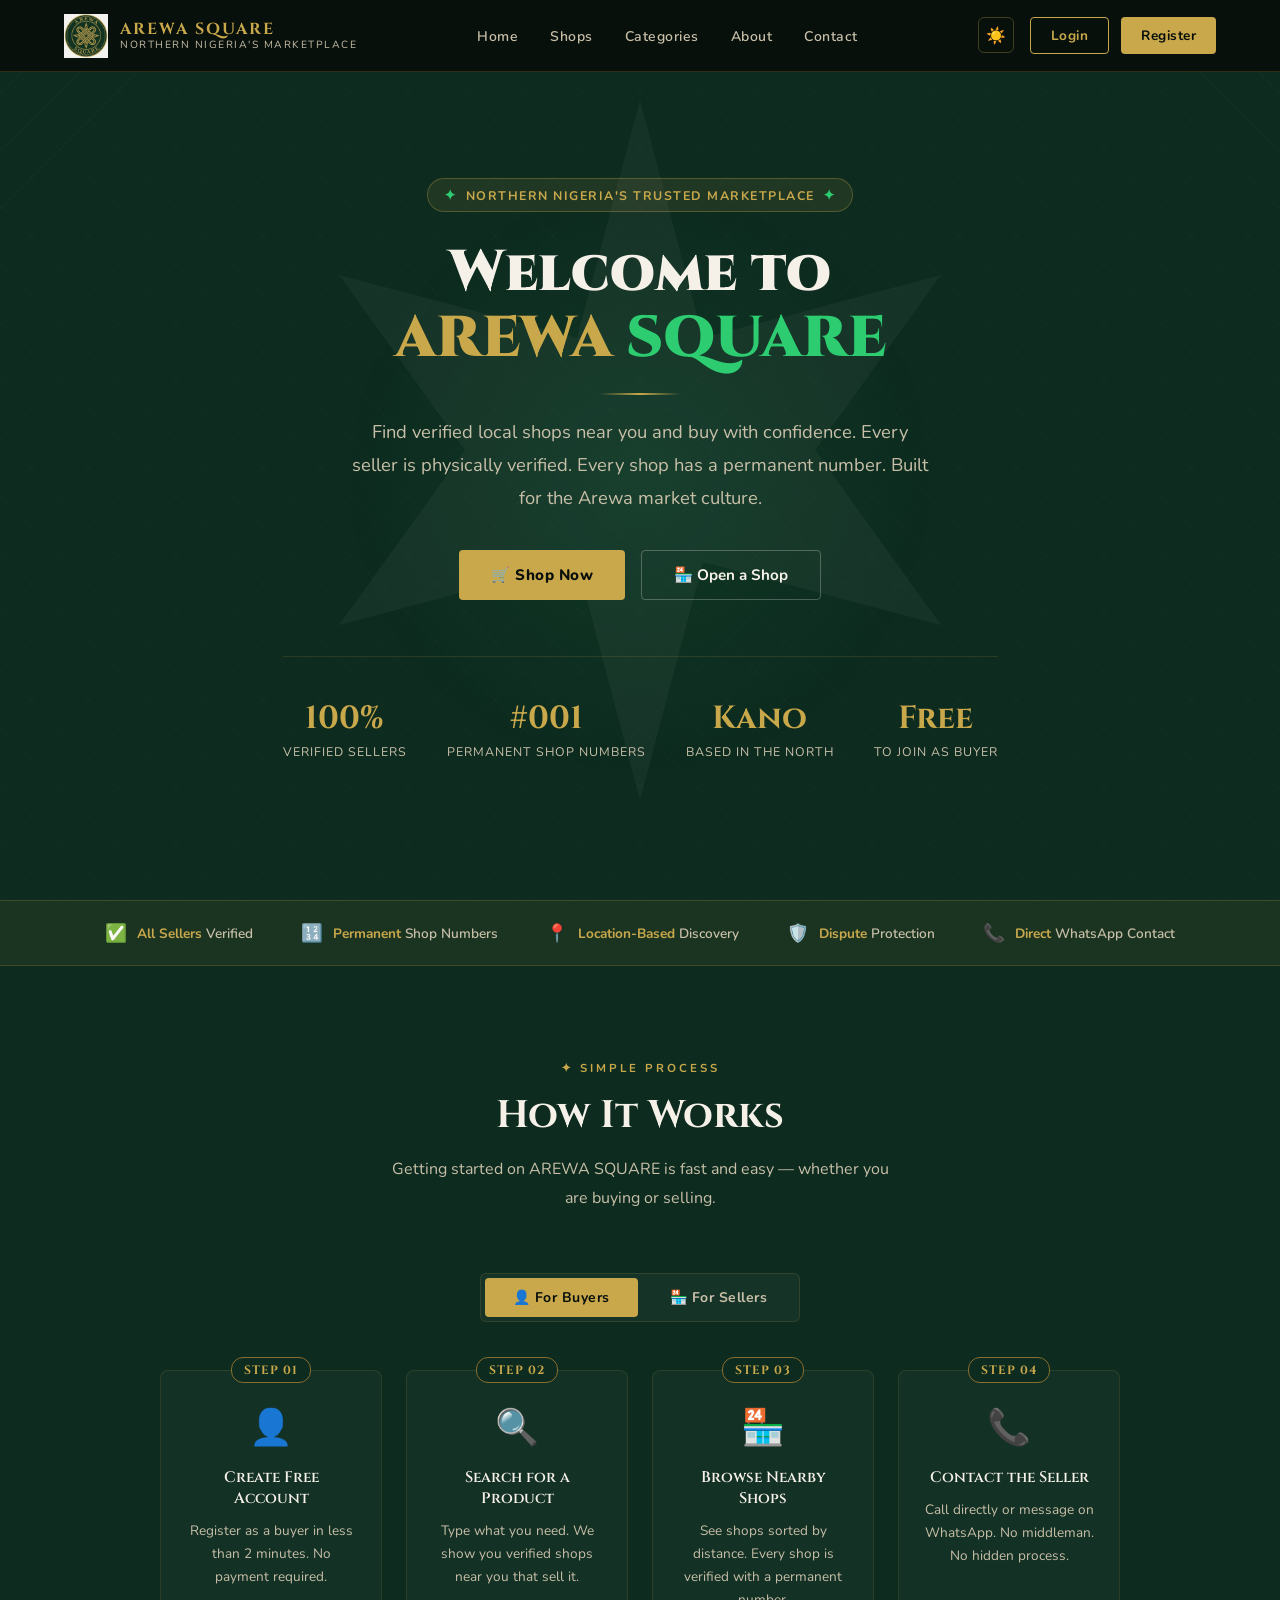
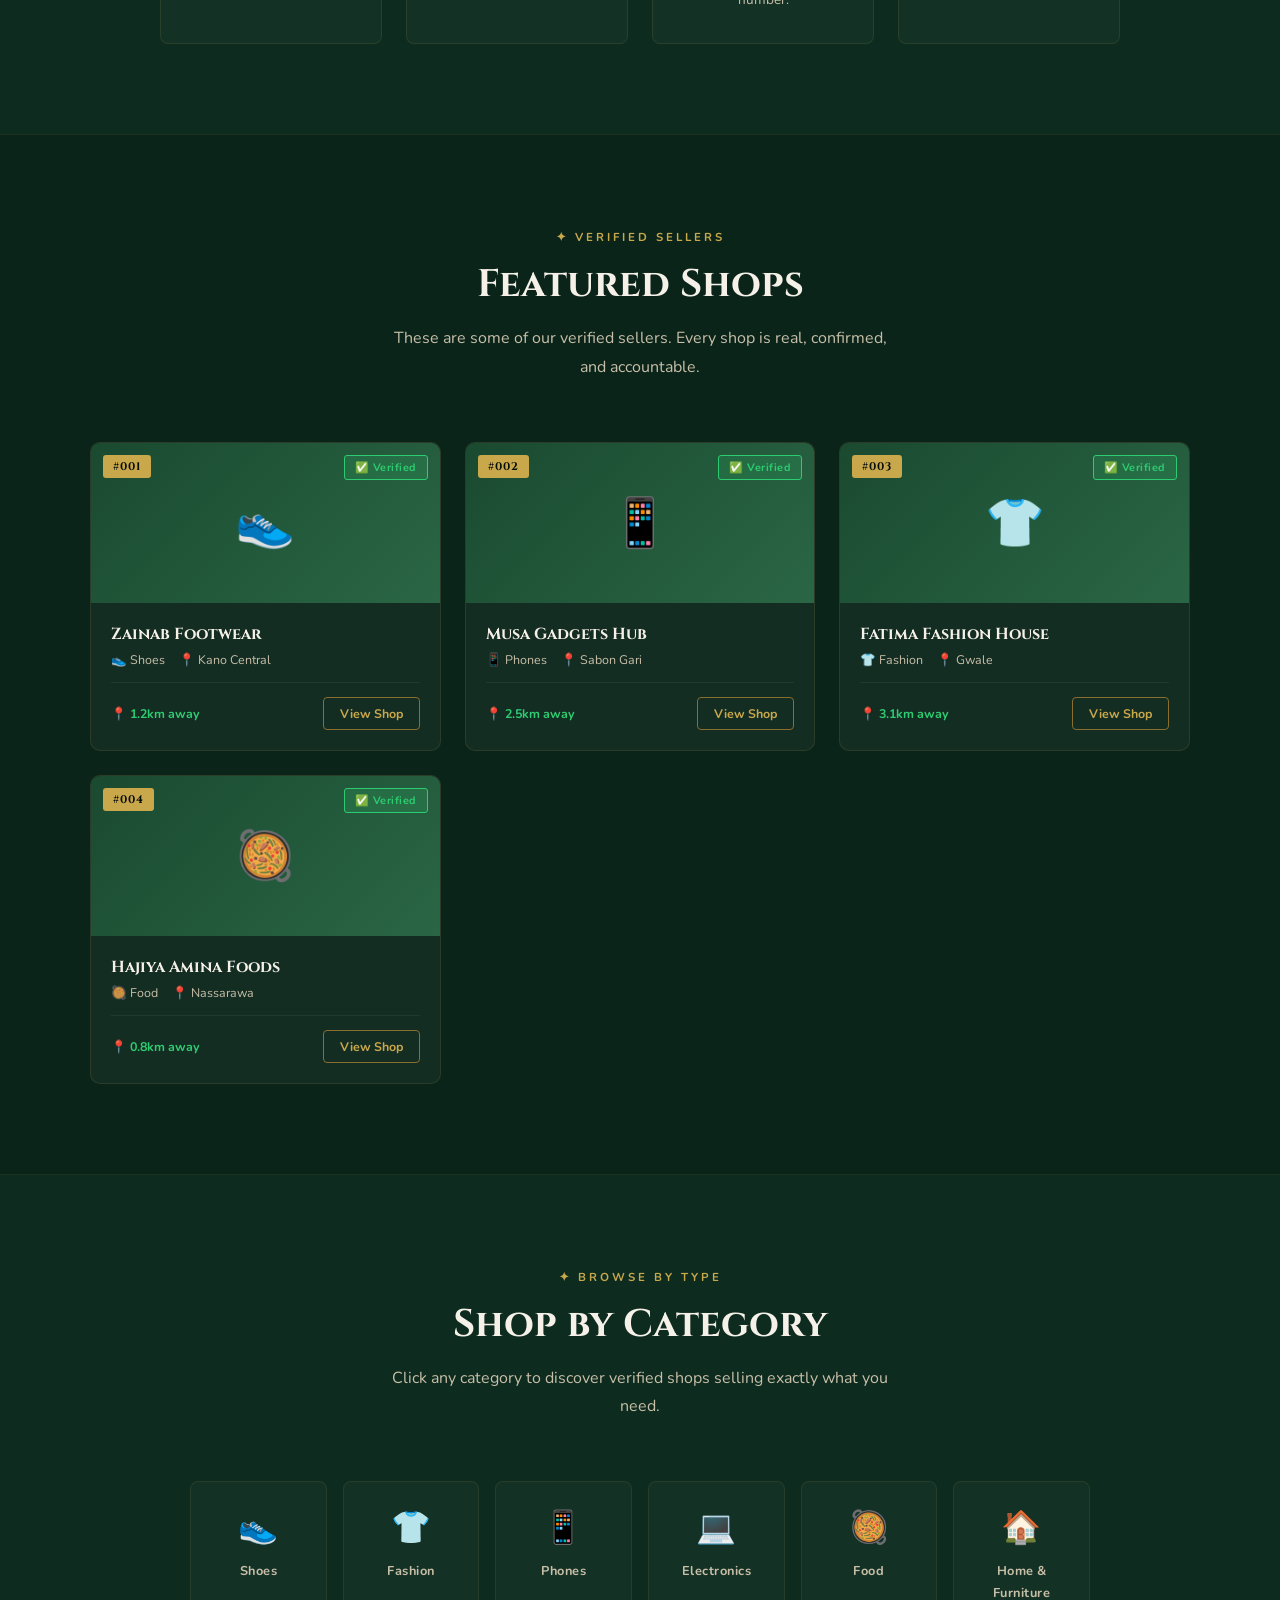
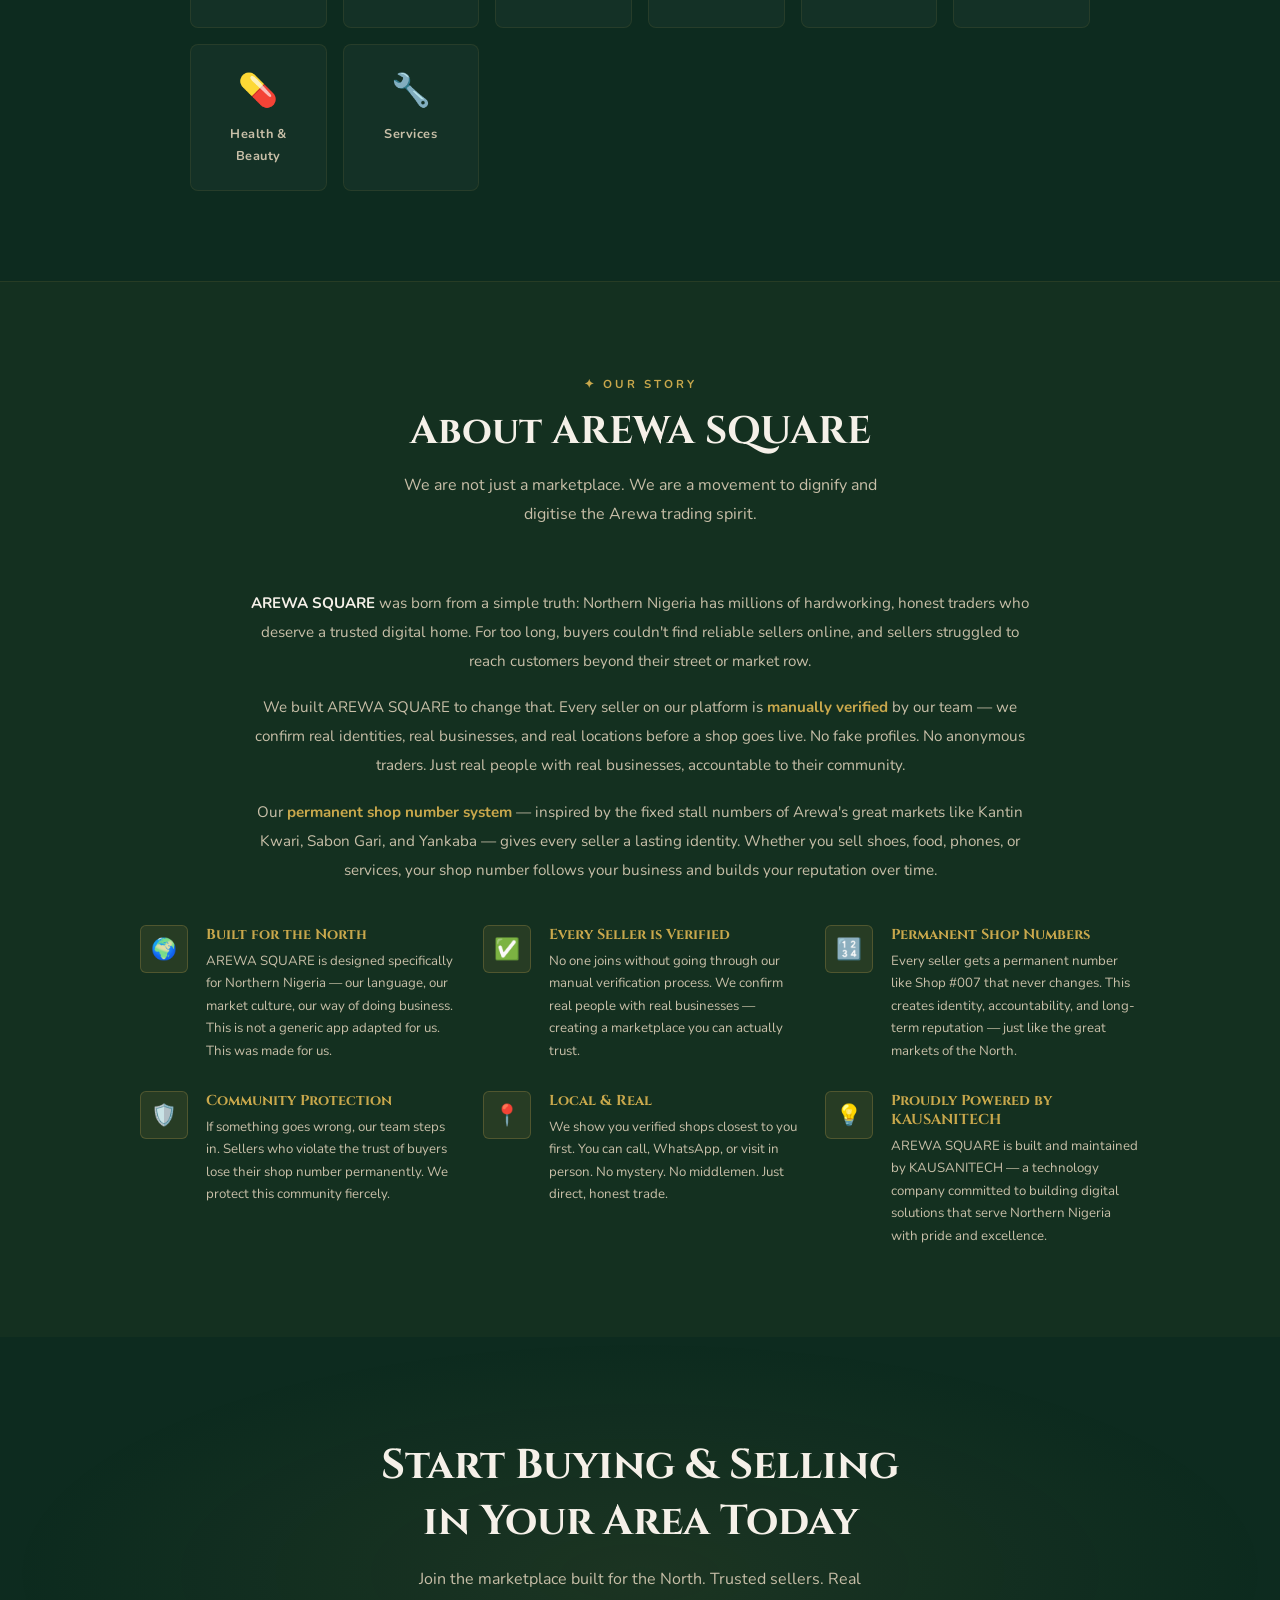
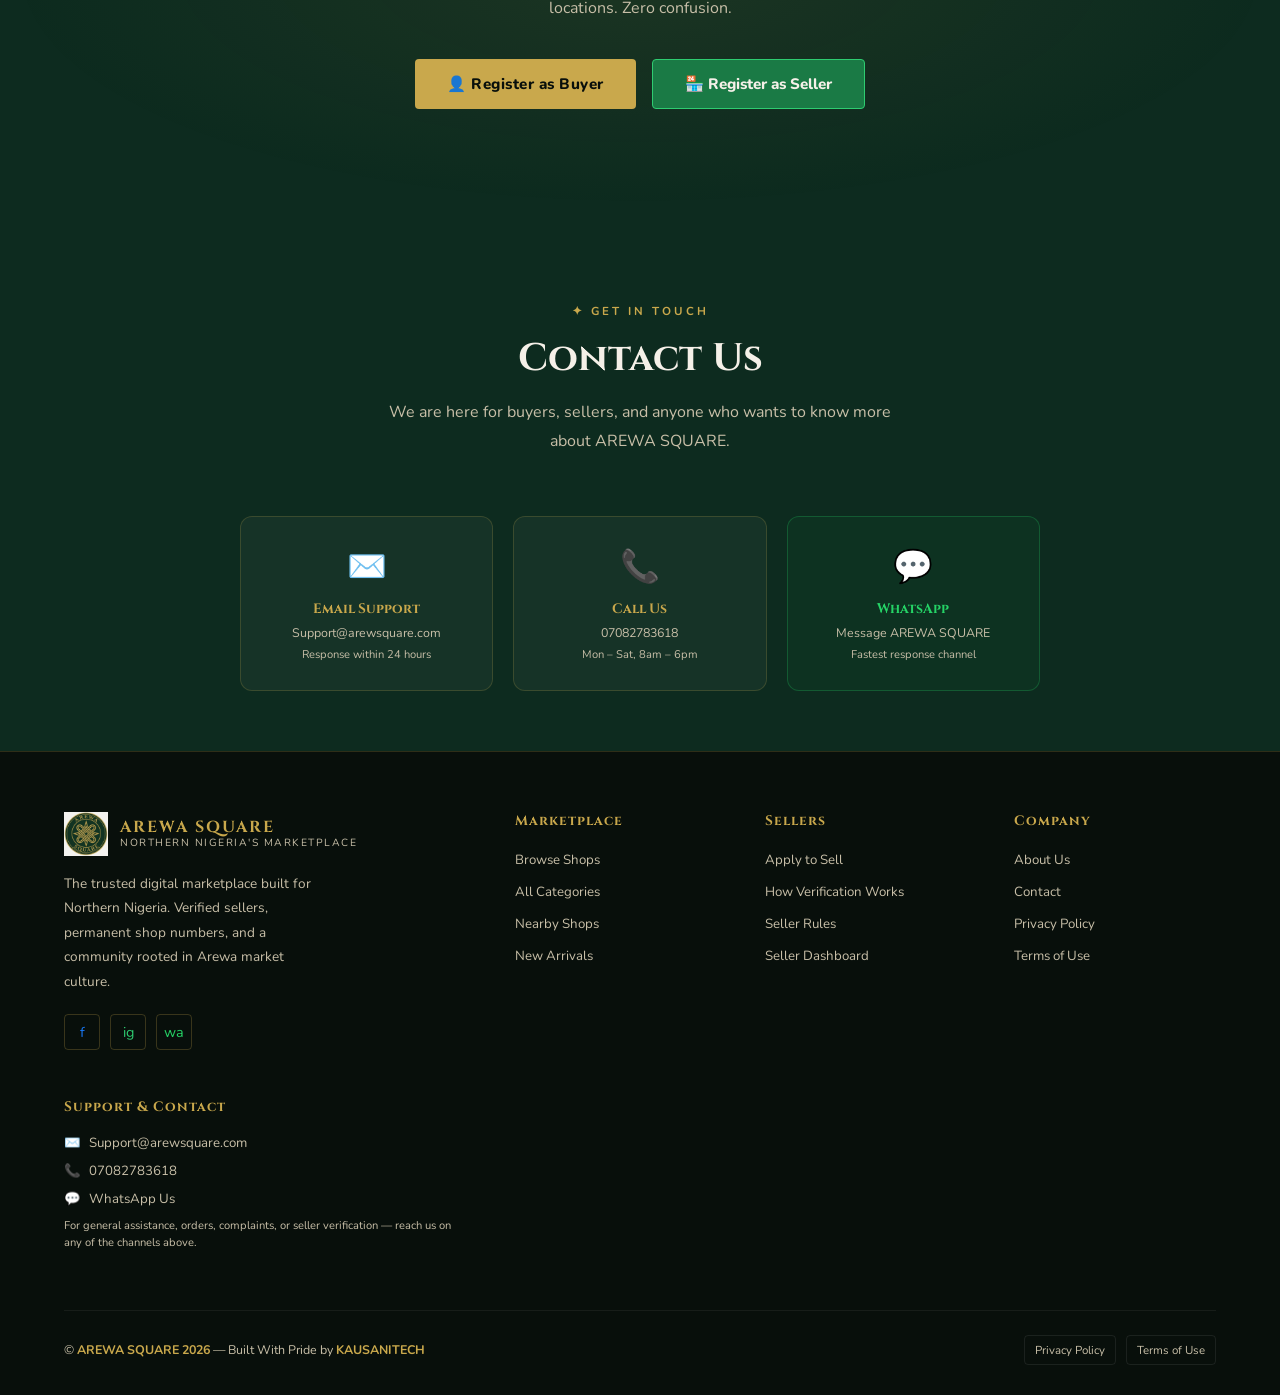
==== commit bd73a3e3: "feat: real data dashboards, theme toggle all pages, complete auth fix" ====
--- a/index.html
+++ b/index.html
@@ -1100,6 +1100,7 @@
     </ul>
 
     <div class="nav-buttons">
+      <button id="as-theme-btn" onclick="toggleTheme()" title="Light Mode" style="width:36px;height:36px;border-radius:6px;background:transparent;border:1px solid rgba(201,168,76,0.3);cursor:pointer;font-size:1rem;display:inline-flex;align-items:center;justify-content:center;transition:all 0.3s;margin-right:4px;">☀️</button>
       <button class="btn-outline" onclick="window.location.href='auth.html'">Login</button>
       <button class="btn-gold" onclick="window.location.href='auth.html'">Register</button>
     </div>
@@ -1116,12 +1117,12 @@
     <a href="#categories" onclick="closeMobileMenu()">🏷️ Categories</a>
     <a href="#about" onclick="closeMobileMenu()">ℹ️ About Us</a>
     <a href="#contact-section" onclick="closeMobileMenu()">📞 Contact</a>
+    <div style="text-align:center;padding:10px 0 4px;">
+      <button id="as-theme-btn-mob" onclick="toggleTheme()" style="width:44px;height:44px;border-radius:8px;background:rgba(201,168,76,0.1);border:1px solid rgba(201,168,76,0.3);cursor:pointer;font-size:1.2rem;display:inline-flex;align-items:center;justify-content:center;">☀️</button>
+    </div>
     <div class="mob-buttons">
       <button class="btn-outline" onclick="window.location.href='auth.html'">Login</button>
       <button class="btn-gold" onclick="window.location.href='auth.html'">Register</button>
-    </div>
-    <div style="display:flex;justify-content:center;padding:12px 0 4px;">
-      <button class="as-theme-btn" onclick="toggleTheme()" title="Light Mode" style="width:44px;height:44px;border-radius:8px;background:rgba(201,168,76,0.1);border:1px solid rgba(201,168,76,0.3);cursor:pointer;font-size:1.2rem;display:inline-flex;align-items:center;justify-content:center;transition:all 0.3s;">☀️</button>
     </div>
   </div>
 
@@ -1297,7 +1298,7 @@
 
 
   <!-- ══ HOW IT WORKS ══ -->
-  <section class="section">
+  <section class="section" id="how-it-works">
     <div class="section-header">
       <span class="section-tag">✦ Simple Process</span>
       <h2>How It Works</h2>
@@ -1305,8 +1306,8 @@
     </div>
 
     <div class="how-tabs">
-      <button class="tab-btn active" onclick="switchTab('buyers')">👤 For Buyers</button>
-      <button class="tab-btn" onclick="switchTab('sellers')">🏪 For Sellers</button>
+      <button class="tab-btn active" onclick="switchTab('buyers', this)">👤 For Buyers</button>
+      <button class="tab-btn" onclick="switchTab('sellers', this)">🏪 For Sellers</button>
     </div>
 
     <div id="tab-buyers" class="tab-content active steps-grid">
@@ -1720,11 +1721,11 @@
     });
 
     // ── HOW IT WORKS TABS ──
-    function switchTab(tab) {
+    function switchTab(tab, el) {
       document.querySelectorAll('.tab-btn').forEach(b => b.classList.remove('active'));
       document.querySelectorAll('.tab-content').forEach(c => c.classList.remove('active'));
       document.getElementById('tab-' + tab).classList.add('active');
-      event.target.classList.add('active');
+      if (el) el.classList.add('active');
     }
 
     // ── SCROLL REVEAL ──
@@ -1750,5 +1751,54 @@
     });
   </script>
 
+
+  <!-- ══ THEME ENGINE ══ -->
+  <script>
+    function toggleTheme() {
+      const t = (localStorage.getItem('as_theme') || 'dark') === 'dark' ? 'light' : 'dark';
+      localStorage.setItem('as_theme', t);
+      applyTheme(t);
+    }
+    function applyTheme(t) {
+      const btn    = document.getElementById('as-theme-btn');
+      const btnMob = document.getElementById('as-theme-btn-mob');
+      if (btn)    { btn.textContent    = t === 'light' ? '🌙' : '☀️'; btn.title    = t === 'light' ? 'Dark Mode' : 'Light Mode'; }
+      if (btnMob) { btnMob.textContent = t === 'light' ? '🌙' : '☀️'; btnMob.title = t === 'light' ? 'Dark Mode' : 'Light Mode'; }
+      document.body.setAttribute('data-theme', t);
+      document.body.style.backgroundColor = t === 'light' ? '#f5f0e8' : '';
+      let s = document.getElementById('_as_light');
+      if (t === 'light') {
+        if (!s) { s = document.createElement('style'); s.id = '_as_light'; document.head.appendChild(s); }
+        s.textContent = `
+          body[data-theme="light"]{background:#f5f0e8!important;color:#1a1a0f!important}
+          body[data-theme="light"]::before{background-image:repeating-linear-gradient(45deg,transparent,transparent 40px,rgba(138,94,16,0.05) 40px,rgba(138,94,16,0.05) 41px),repeating-linear-gradient(-45deg,transparent,transparent 40px,rgba(138,94,16,0.05) 40px,rgba(138,94,16,0.05) 41px)!important}
+          body[data-theme="light"] nav{background:rgba(245,240,232,0.97)!important;border-color:rgba(138,94,16,0.2)!important}
+          body[data-theme="light"] .hero{background:linear-gradient(135deg,#e8e2d0,#f5f0e8,#e0d8c4)!important}
+          body[data-theme="light"] .step-card,body[data-theme="light"] .feature-card,body[data-theme="light"] .trust-card,body[data-theme="light"] .shop-card,body[data-theme="light"] .category-card,body[data-theme="light"] .stat-mini{background:rgba(0,0,0,0.04)!important;border-color:rgba(138,94,16,0.15)!important}
+          body[data-theme="light"] .section-alt{background:rgba(0,0,0,0.03)!important}
+          body[data-theme="light"] .section-tag{background:rgba(138,94,16,0.1)!important;color:#8a5e10!important;border-color:rgba(138,94,16,0.2)!important}
+          body[data-theme="light"] .how-tabs{background:rgba(0,0,0,0.05)!important}
+          body[data-theme="light"] .tab-btn{color:#3a3520!important}
+          body[data-theme="light"] .tab-btn.active{background:#f5f0e8!important;color:#8a5e10!important;box-shadow:none!important}
+          body[data-theme="light"] .step-number{background:rgba(138,94,16,0.1)!important;border-color:rgba(138,94,16,0.25)!important;color:#8a5e10!important}
+          body[data-theme="light"] footer{background:#e8e2d0!important;border-color:rgba(138,94,16,0.15)!important}
+          body[data-theme="light"] .footer-bottom{border-color:rgba(138,94,16,0.12)!important}
+          body[data-theme="light"] .mobile-menu{background:#f5f0e8!important;border-color:rgba(138,94,16,0.2)!important}
+          body[data-theme="light"] .mobile-menu a{color:#1a1a0f!important;border-color:rgba(138,94,16,0.1)!important}
+          body[data-theme="light"] .hamburger span{background:#8a5e10!important}
+          body[data-theme="light"] .info-modal-box{background:#f0ece0!important;border-color:rgba(138,94,16,0.2)!important}
+          body[data-theme="light"] .verif-step-body p{color:#3a3520!important}
+          body[data-theme="light"] .verif-step-num{background:rgba(138,94,16,0.1)!important;border-color:rgba(138,94,16,0.25)!important;color:#8a5e10!important}
+          body[data-theme="light"] input,body[data-theme="light"] select{background:rgba(0,0,0,0.05)!important;color:#1a1a0f!important;border-color:rgba(138,94,16,0.25)!important}
+          body[data-theme="light"] #as-theme-btn{border-color:rgba(138,94,16,0.35)!important}
+        `;
+      } else {
+        if (s) s.textContent = '';
+        document.body.style.backgroundColor = '';
+      }
+    }
+    // Apply on load
+    applyTheme(localStorage.getItem('as_theme') || 'dark');
+  </script>
 </body>
 </html>
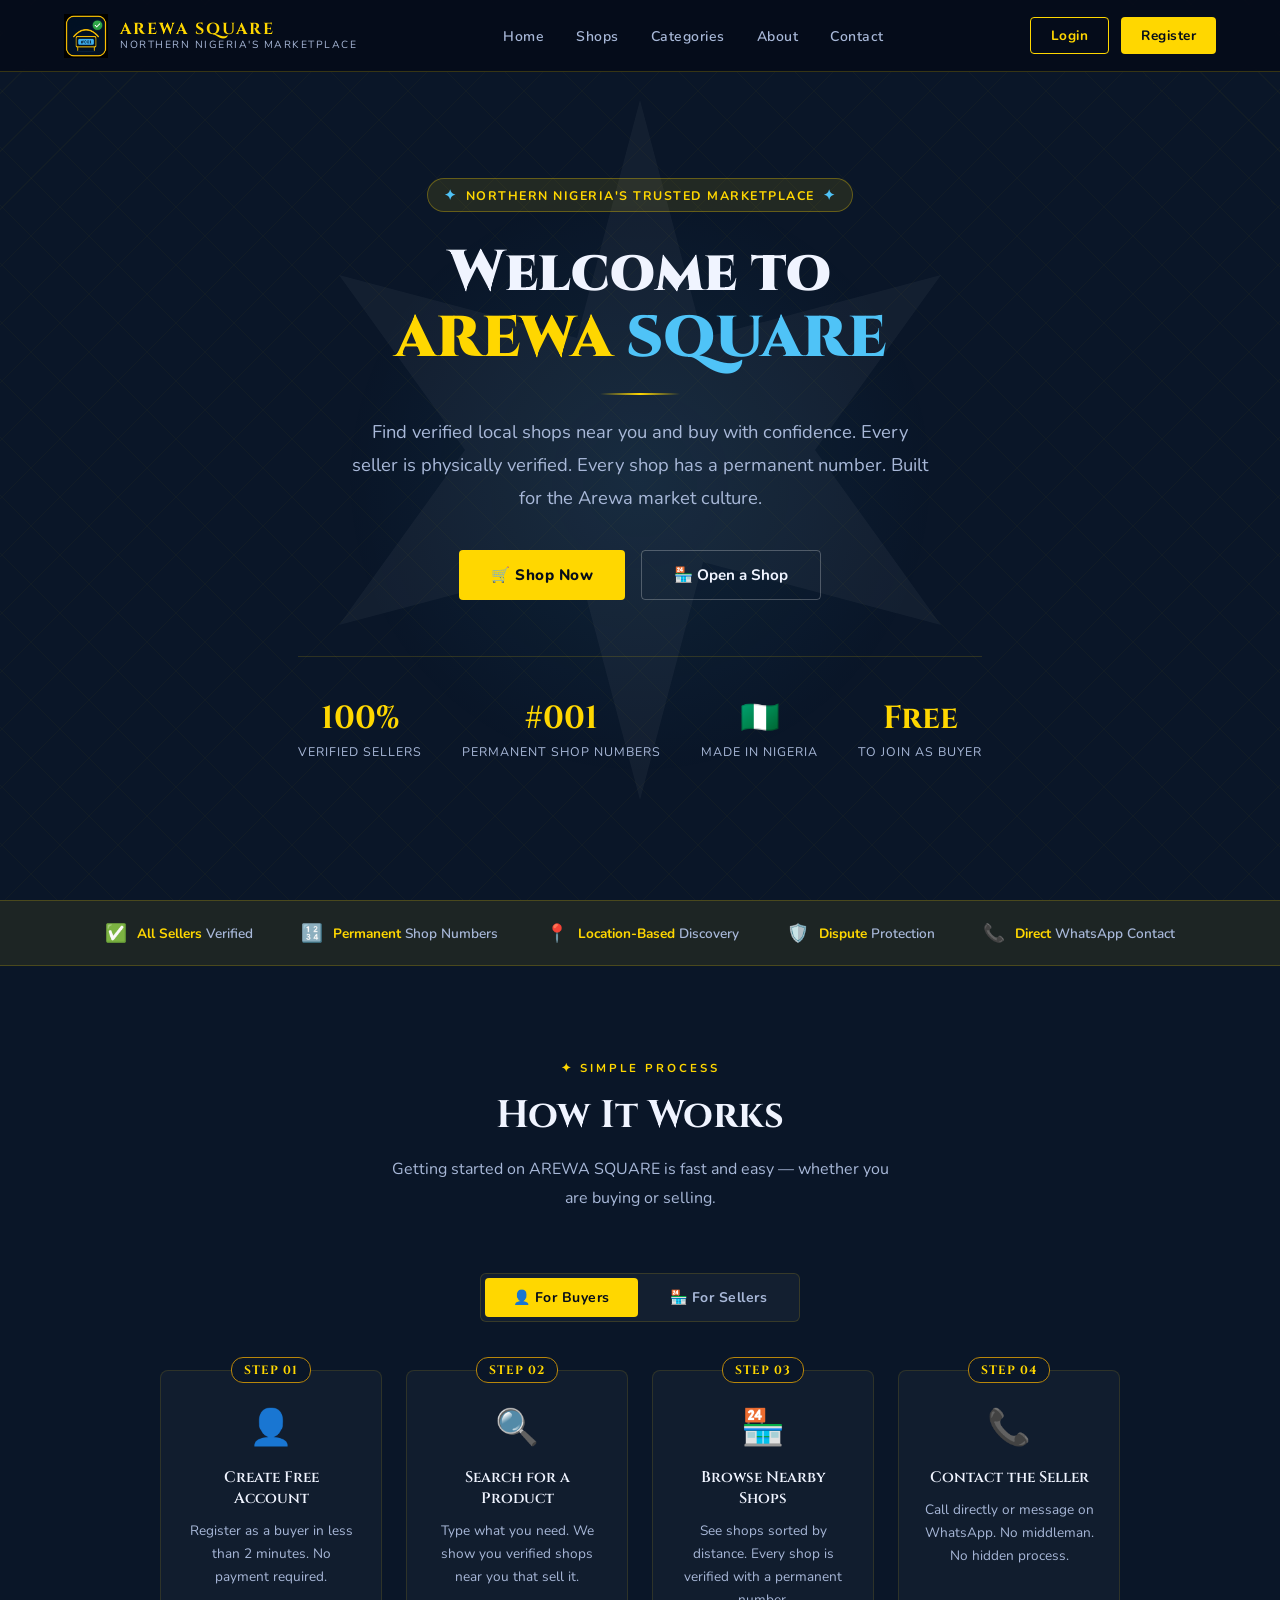
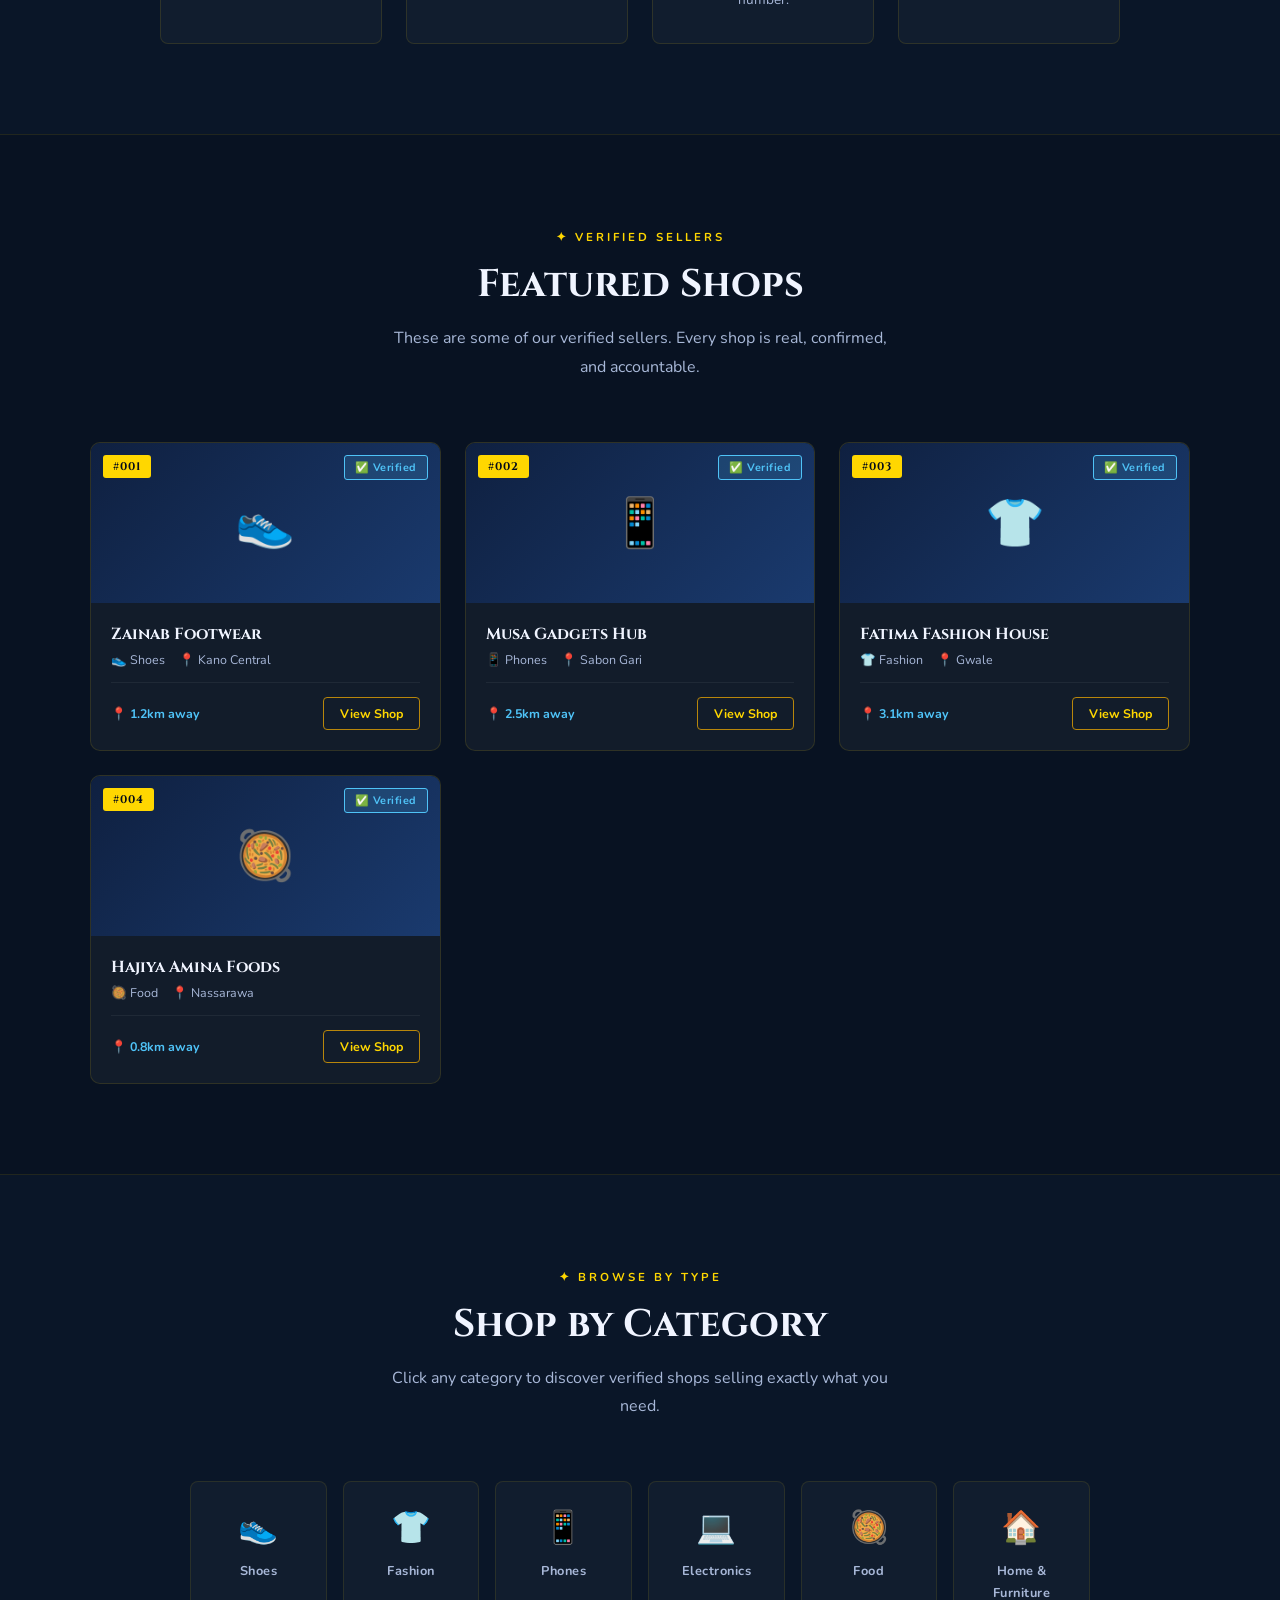
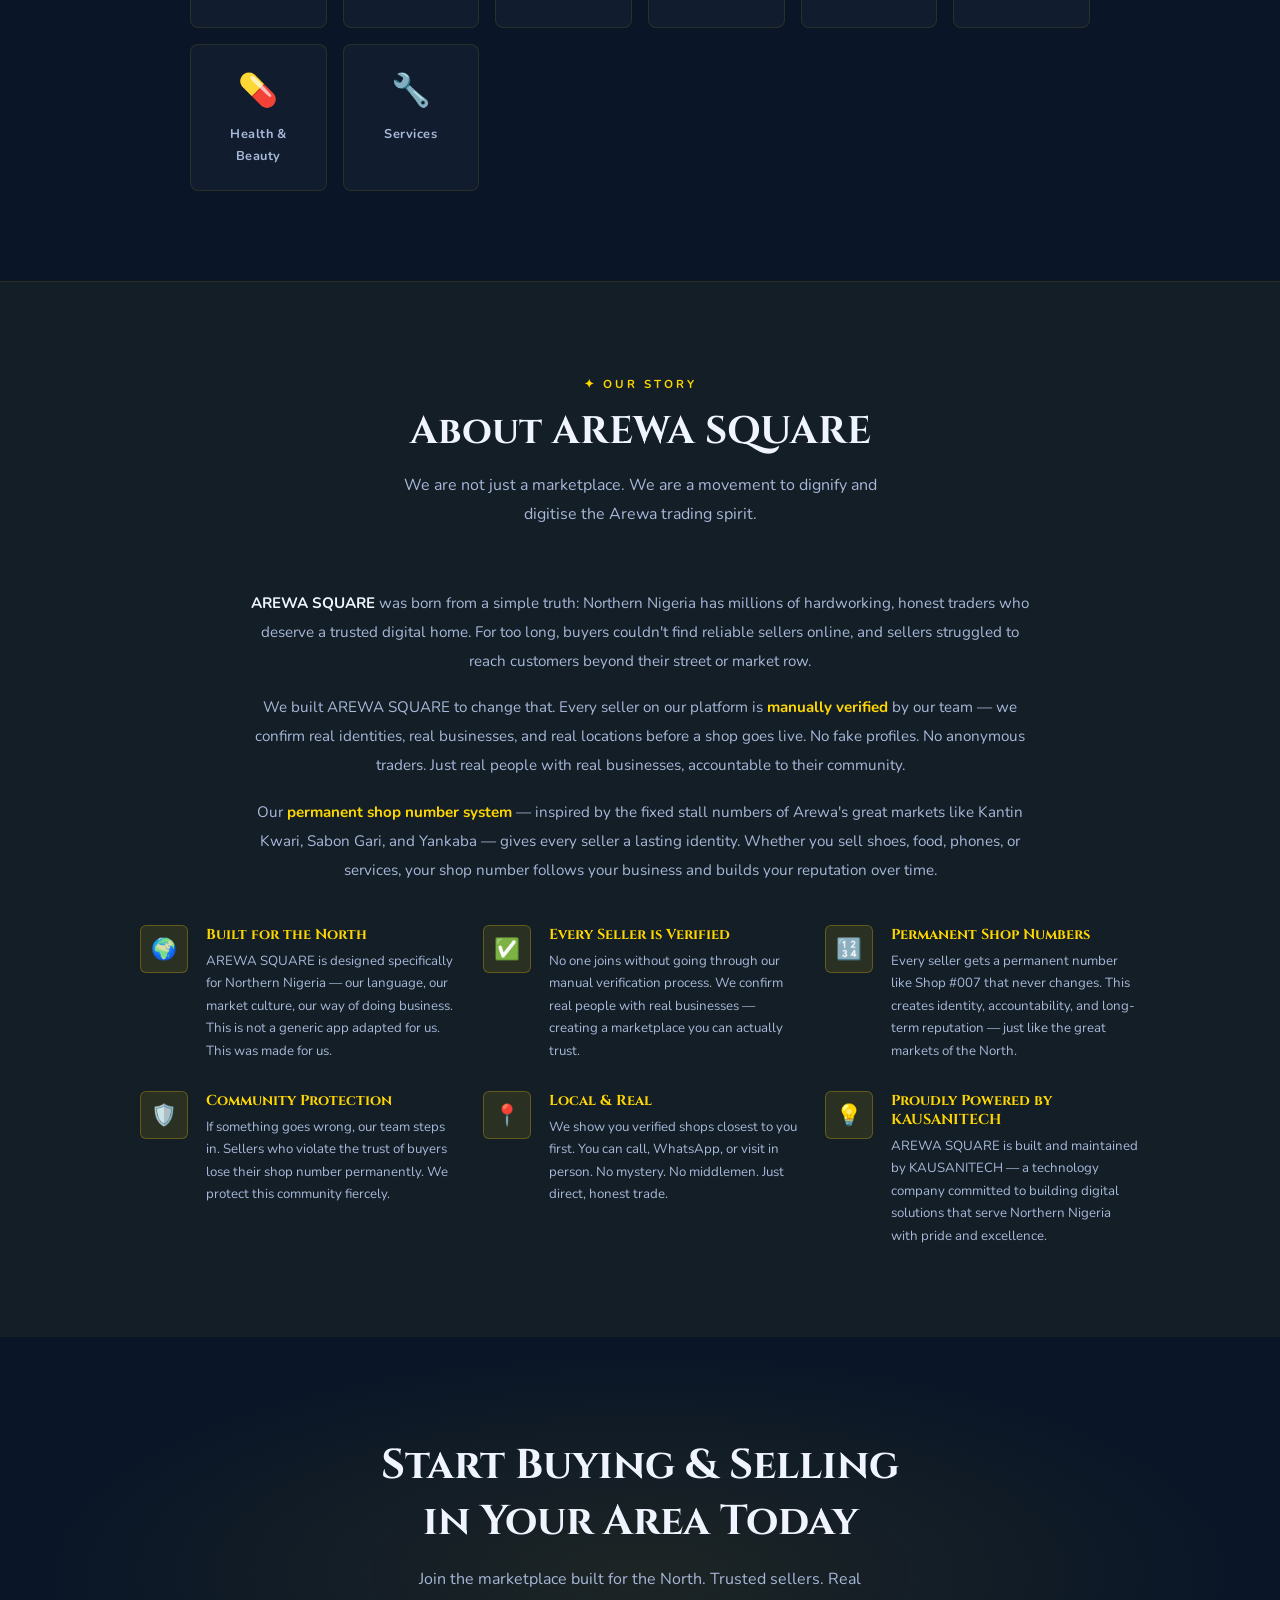
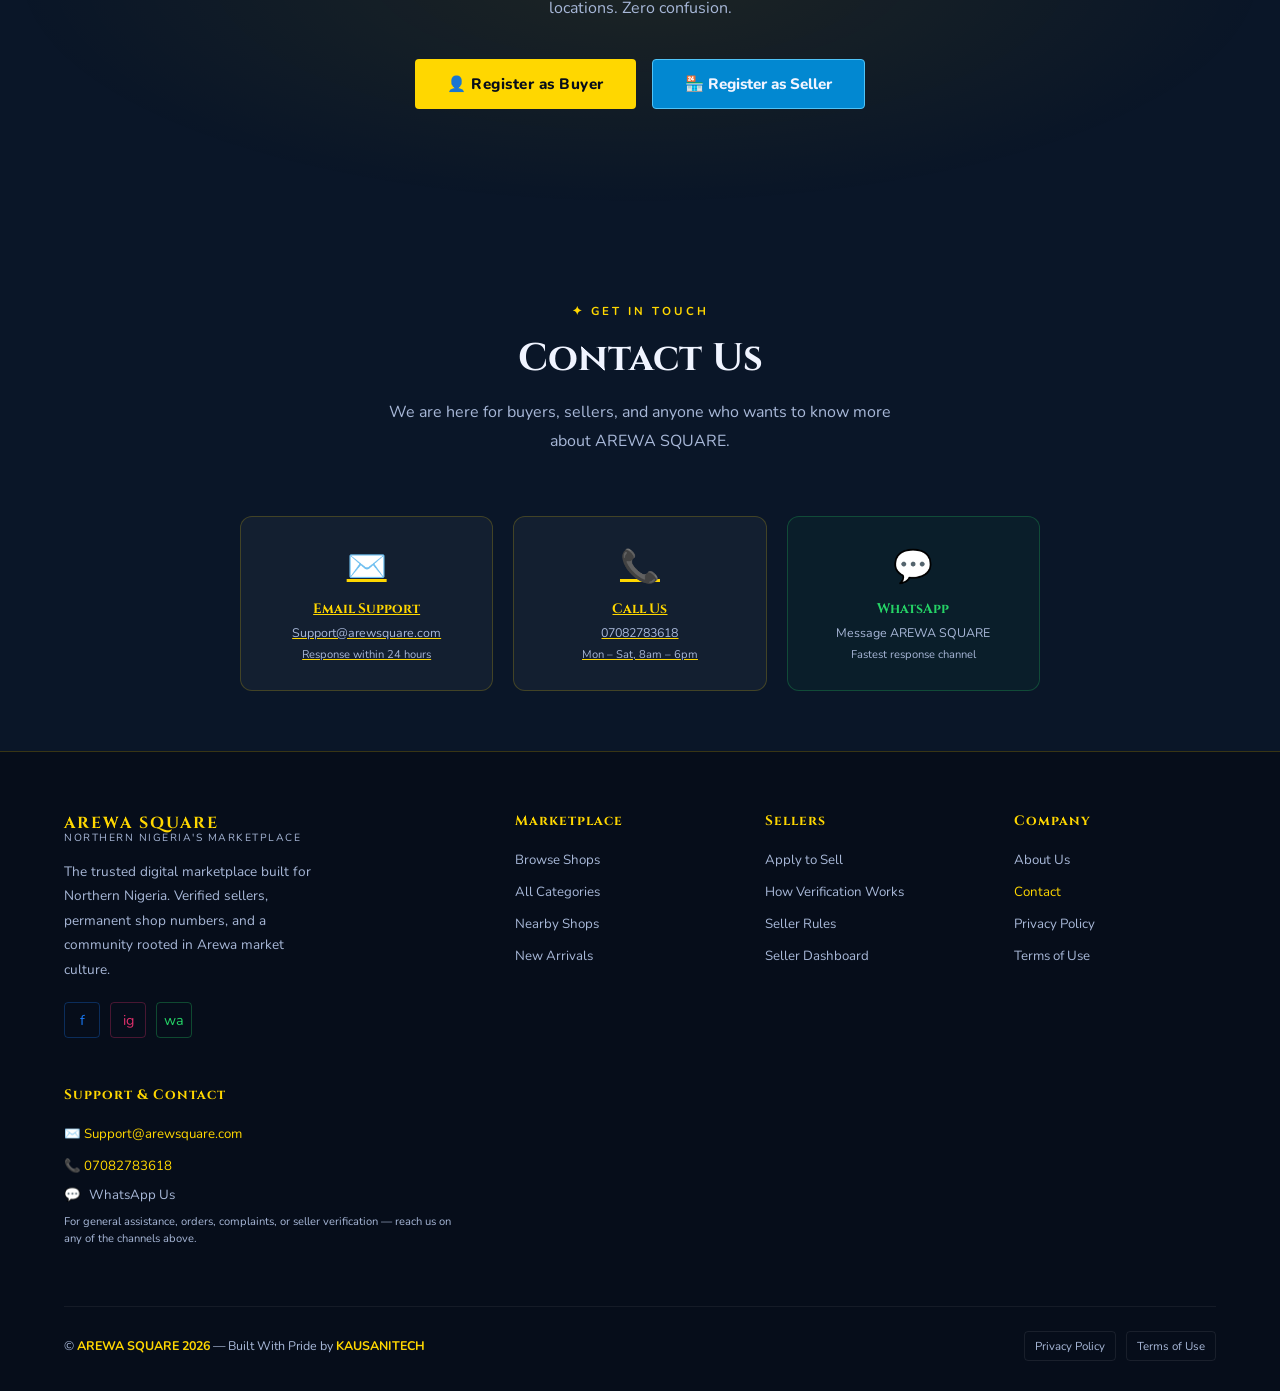
==== commit 77ad944e: "update: frontend improvements" ====
--- a/index.html
+++ b/index.html
@@ -9,17 +9,17 @@
     *, *::before, *::after { margin: 0; padding: 0; box-sizing: border-box; }
 
     :root {
-      --green-deep:   #0d2b1f;
-      --green-mid:    #1a4a30;
-      --green-light:  #2a6645;
-      --gold:         #c9a84c;
-      --gold-light:   #e8c97a;
-      --gold-dim:     #8a6e2f;
-      --emerald:      #2ecc71;
-      --emerald-dim:  #1a7a45;
-      --white:        #f5f0e8;
-      --white-dim:    #c8bfa8;
-      --dark:         #080f0b;
+      --green-deep:   #0a1628;
+      --green-mid:    #0f2040;
+      --green-light:  #1a3a6e;
+      --gold:         #FFD700;
+      --gold-light:   #FFE55C;
+      --gold-dim:     #B8860B;
+      --emerald:      #4FC3F7;
+      --emerald-dim:  #0288D1;
+      --white:        #f0f4ff;
+      --white-dim:    #a8b8d8;
+      --dark:         #060d1a;
     }
 
     html { scroll-behavior: smooth; }
@@ -37,8 +37,8 @@
       position: fixed;
       inset: 0;
       background-image:
-        repeating-linear-gradient(45deg, transparent, transparent 40px, rgba(201,168,76,0.03) 40px, rgba(201,168,76,0.03) 41px),
-        repeating-linear-gradient(-45deg, transparent, transparent 40px, rgba(201,168,76,0.03) 40px, rgba(201,168,76,0.03) 41px);
+        repeating-linear-gradient(45deg, transparent, transparent 40px, rgba(255,215,0,0.03) 40px, rgba(255,215,0,0.03) 41px),
+        repeating-linear-gradient(-45deg, transparent, transparent 40px, rgba(255,215,0,0.03) 40px, rgba(255,215,0,0.03) 41px);
       pointer-events: none;
       z-index: 0;
     }
@@ -55,9 +55,9 @@
       justify-content: space-between;
       padding: 0 5%;
       height: 72px;
-      background: rgba(8,15,11,0.92);
+      background: rgba(6,13,26,0.92);
       backdrop-filter: blur(12px);
-      border-bottom: 1px solid rgba(201,168,76,0.2);
+      border-bottom: 1px solid rgba(255,215,0,0.2);
     }
 
     .nav-logo {
@@ -204,7 +204,7 @@
       transform: translateX(-50%);
       width: 600px;
       height: 600px;
-      background: radial-gradient(circle, rgba(46,204,113,0.08) 0%, transparent 70%);
+      background: radial-gradient(circle, rgba(79,195,247,0.08) 0%, transparent 70%);
       pointer-events: none;
     }
 
@@ -225,8 +225,8 @@
       display: inline-flex;
       align-items: center;
       gap: 8px;
-      background: rgba(201,168,76,0.1);
-      border: 1px solid rgba(201,168,76,0.3);
+      background: rgba(255,215,0,0.1);
+      border: 1px solid rgba(255,215,0,0.3);
       border-radius: 20px;
       padding: 6px 16px;
       font-size: 0.78rem;
@@ -300,7 +300,7 @@
     .btn-hero-primary:hover {
       background: var(--gold-light);
       transform: translateY(-2px);
-      box-shadow: 0 8px 24px rgba(201,168,76,0.3);
+      box-shadow: 0 8px 24px rgba(255,215,0,0.3);
     }
 
     .btn-hero-secondary {
@@ -332,7 +332,7 @@
       justify-content: center;
       margin-top: 56px;
       padding-top: 40px;
-      border-top: 1px solid rgba(201,168,76,0.15);
+      border-top: 1px solid rgba(255,215,0,0.15);
       animation: fadeUp 1s ease 0.6s both;
       flex-wrap: wrap;
     }
@@ -361,9 +361,9 @@
     .trust-bar {
       position: relative;
       z-index: 2;
-      background: rgba(201,168,76,0.08);
-      border-top: 1px solid rgba(201,168,76,0.2);
-      border-bottom: 1px solid rgba(201,168,76,0.2);
+      background: rgba(255,215,0,0.08);
+      border-top: 1px solid rgba(255,215,0,0.2);
+      border-bottom: 1px solid rgba(255,215,0,0.2);
       padding: 20px 5%;
       display: flex;
       align-items: center;
@@ -433,7 +433,7 @@
       justify-content: center;
       margin-bottom: 48px;
       background: rgba(255,255,255,0.04);
-      border: 1px solid rgba(201,168,76,0.15);
+      border: 1px solid rgba(255,215,0,0.15);
       border-radius: 6px;
       padding: 4px;
       width: fit-content;
@@ -472,7 +472,7 @@
 
     .step-card {
       background: rgba(255,255,255,0.03);
-      border: 1px solid rgba(201,168,76,0.12);
+      border: 1px solid rgba(255,215,0,0.12);
       border-radius: 8px;
       padding: 32px 24px;
       text-align: center;
@@ -481,8 +481,8 @@
     }
 
     .step-card:hover {
-      border-color: rgba(201,168,76,0.4);
-      background: rgba(201,168,76,0.05);
+      border-color: rgba(255,215,0,0.4);
+      background: rgba(255,215,0,0.05);
       transform: translateY(-4px);
     }
 
@@ -527,8 +527,8 @@
     ════════════════════════════════ */
     .shops-section {
       background: rgba(0,0,0,0.15);
-      border-top: 1px solid rgba(201,168,76,0.1);
-      border-bottom: 1px solid rgba(201,168,76,0.1);
+      border-top: 1px solid rgba(255,215,0,0.1);
+      border-bottom: 1px solid rgba(255,215,0,0.1);
     }
 
     .shops-grid {
@@ -541,7 +541,7 @@
 
     .shop-card {
       background: rgba(255,255,255,0.04);
-      border: 1px solid rgba(201,168,76,0.12);
+      border: 1px solid rgba(255,215,0,0.12);
       border-radius: 10px;
       overflow: hidden;
       transition: all 0.35s;
@@ -583,7 +583,7 @@
       position: absolute;
       top: 12px;
       right: 12px;
-      background: rgba(46,204,113,0.15);
+      background: rgba(79,195,247,0.15);
       border: 1px solid var(--emerald);
       color: var(--emerald);
       font-size: 0.68rem;
@@ -664,7 +664,7 @@
 
     .cat-card {
       background: rgba(255,255,255,0.03);
-      border: 1px solid rgba(201,168,76,0.1);
+      border: 1px solid rgba(255,215,0,0.1);
       border-radius: 8px;
       padding: 24px 16px;
       text-align: center;
@@ -673,7 +673,7 @@
     }
 
     .cat-card:hover {
-      background: rgba(201,168,76,0.08);
+      background: rgba(255,215,0,0.08);
       border-color: var(--gold-dim);
       transform: translateY(-3px);
     }
@@ -693,8 +693,8 @@
        WHY AREWA SQUARE
     ════════════════════════════════ */
     .why-section {
-      background: rgba(201,168,76,0.04);
-      border-top: 1px solid rgba(201,168,76,0.1);
+      background: rgba(255,215,0,0.04);
+      border-top: 1px solid rgba(255,215,0,0.1);
     }
 
     .why-grid {
@@ -715,8 +715,8 @@
       width: 48px;
       height: 48px;
       min-width: 48px;
-      background: rgba(201,168,76,0.1);
-      border: 1px solid rgba(201,168,76,0.25);
+      background: rgba(255,215,0,0.1);
+      border: 1px solid rgba(255,215,0,0.25);
       border-radius: 6px;
       display: flex;
       align-items: center;
@@ -751,7 +751,7 @@
       content: '';
       position: absolute;
       inset: 0;
-      background: radial-gradient(ellipse at center, rgba(201,168,76,0.08) 0%, transparent 70%);
+      background: radial-gradient(ellipse at center, rgba(255,215,0,0.08) 0%, transparent 70%);
       pointer-events: none;
     }
 
@@ -801,7 +801,7 @@
     .btn-cta-green:hover {
       background: var(--emerald);
       transform: translateY(-2px);
-      box-shadow: 0 8px 24px rgba(46,204,113,0.25);
+      box-shadow: 0 8px 24px rgba(79,195,247,0.25);
     }
 
     /* ════════════════════════════════
@@ -811,7 +811,7 @@
       position: relative;
       z-index: 2;
       background: var(--dark);
-      border-top: 1px solid rgba(201,168,76,0.2);
+      border-top: 1px solid rgba(255,215,0,0.2);
       padding: 60px 5% 30px;
     }
 
@@ -840,7 +840,7 @@
     .social-link {
       width: 36px;
       height: 36px;
-      border: 1px solid rgba(201,168,76,0.25);
+      border: 1px solid rgba(255,215,0,0.25);
       border-radius: 4px;
       display: flex;
       align-items: center;
@@ -854,7 +854,7 @@
     .social-link:hover {
       border-color: var(--gold);
       color: var(--gold);
-      background: rgba(201,168,76,0.08);
+      background: rgba(255,215,0,0.08);
     }
 
     .footer-col h4 {
@@ -872,6 +872,7 @@
     }
 
     .footer-col ul li a {
+      color: var(--white-dim);
       color: var(--white-dim);
       text-decoration: none;
       font-size: 0.83rem;
@@ -929,9 +930,9 @@
       display: none;
       position: fixed;
       top: 72px; left: 0; right: 0;
-      background: rgba(8,15,11,0.98);
+      background: rgba(6,13,26,0.98);
       backdrop-filter: blur(16px);
-      border-bottom: 1px solid rgba(201,168,76,0.2);
+      border-bottom: 1px solid rgba(255,215,0,0.2);
       z-index: 999;
       flex-direction: column;
       padding: 20px 5% 28px;
@@ -988,8 +989,8 @@
     }
     .info-modal-overlay.open { display: flex; }
     .info-modal-box {
-      background: #0b2218;
-      border: 1px solid rgba(201,168,76,0.25);
+      background: #080f2a;
+      border: 1px solid rgba(255,215,0,0.25);
       border-radius: 16px;
       padding: 36px 32px;
       max-width: 560px;
@@ -1011,7 +1012,7 @@
       color: var(--white-dim);
       margin-bottom: 24px;
       padding-bottom: 16px;
-      border-bottom: 1px solid rgba(201,168,76,0.15);
+      border-bottom: 1px solid rgba(255,215,0,0.15);
     }
     .info-modal-close {
       position: absolute;
@@ -1052,7 +1053,7 @@
       margin-bottom: 16px;
       padding: 14px 16px;
       background: rgba(255,255,255,0.03);
-      border: 1px solid rgba(201,168,76,0.1);
+      border: 1px solid rgba(255,215,0,0.1);
       border-radius: 8px;
     }
     .rule-icon { font-size: 1.2rem; flex-shrink: 0; }
@@ -1084,7 +1085,7 @@
   <!-- ══ NAVBAR ══ -->
   <nav>
     <a href="./index.html" class="nav-logo">
-      <img src="./logo.png" alt="AREWA SQUARE Logo" onerror="this.style.display='none'"/>
+      <img src="arewa.png" alt="AREWA SQUARE Logo" onerror="this.style.display='none'"/>
       <div class="nav-logo-text">
         <span>AREWA SQUARE</span>
         <span>Northern Nigeria's Marketplace</span>
@@ -1100,7 +1101,6 @@
     </ul>
 
     <div class="nav-buttons">
-      <button id="as-theme-btn" onclick="toggleTheme()" title="Light Mode" style="width:36px;height:36px;border-radius:6px;background:transparent;border:1px solid rgba(201,168,76,0.3);cursor:pointer;font-size:1rem;display:inline-flex;align-items:center;justify-content:center;transition:all 0.3s;margin-right:4px;">☀️</button>
       <button class="btn-outline" onclick="window.location.href='auth.html'">Login</button>
       <button class="btn-gold" onclick="window.location.href='auth.html'">Register</button>
     </div>
@@ -1117,9 +1117,6 @@
     <a href="#categories" onclick="closeMobileMenu()">🏷️ Categories</a>
     <a href="#about" onclick="closeMobileMenu()">ℹ️ About Us</a>
     <a href="#contact-section" onclick="closeMobileMenu()">📞 Contact</a>
-    <div style="text-align:center;padding:10px 0 4px;">
-      <button id="as-theme-btn-mob" onclick="toggleTheme()" style="width:44px;height:44px;border-radius:8px;background:rgba(201,168,76,0.1);border:1px solid rgba(201,168,76,0.3);cursor:pointer;font-size:1.2rem;display:inline-flex;align-items:center;justify-content:center;">☀️</button>
-    </div>
     <div class="mob-buttons">
       <button class="btn-outline" onclick="window.location.href='auth.html'">Login</button>
       <button class="btn-gold" onclick="window.location.href='auth.html'">Register</button>
@@ -1167,7 +1164,7 @@
           <p>Once approved, you are assigned a unique permanent shop number (e.g. Shop #021). This number belongs to your business forever and cannot be transferred.</p>
         </div>
       </div>
-      <div style="background:rgba(201,168,76,0.07);border:1px solid rgba(201,168,76,0.2);border-radius:8px;padding:14px 16px;margin-top:8px;">
+      <div style="background:rgba(255,215,0,0.07);border:1px solid rgba(255,215,0,0.2);border-radius:8px;padding:14px 16px;margin-top:8px;">
         <p style="font-size:0.8rem;color:var(--white-dim);line-height:1.7;">⏱️ <strong style="color:var(--gold);">Timeline:</strong> 24–48 hours after submission. &nbsp;|&nbsp; 💰 <strong style="color:var(--gold);">Cost:</strong> Free to apply. &nbsp;|&nbsp; 📞 Questions? <a href="https://wa.me/message/B5NOLBZXJZ6HA1" target="_blank" style="color:#25D366;">WhatsApp us</a></p>
       </div>
     </div>
@@ -1228,7 +1225,7 @@
           <p>Minor violations result in a warning. Serious violations result in immediate shop suspension. Fraud results in permanent removal and blacklisting.</p>
         </div>
       </div>
-      <div style="background:rgba(201,168,76,0.07);border:1px solid rgba(201,168,76,0.2);border-radius:8px;padding:14px 16px;margin-top:8px;">
+      <div style="background:rgba(255,215,0,0.07);border:1px solid rgba(255,215,0,0.2);border-radius:8px;padding:14px 16px;margin-top:8px;">
         <p style="font-size:0.8rem;color:var(--white-dim);line-height:1.7;">By selling on AREWA SQUARE you agree to these rules. Questions? <a href="https://wa.me/message/B5NOLBZXJZ6HA1" target="_blank" style="color:#25D366;">WhatsApp our team</a></p>
       </div>
     </div>
@@ -1275,8 +1272,8 @@
           <span class="label">Permanent Shop Numbers</span>
         </div>
         <div class="stat-item">
-          <span class="num">Kano</span>
-          <span class="label">Based in the North</span>
+          <span class="num">🇳🇬</span>
+          <span class="label">Made in Nigeria</span>
         </div>
         <div class="stat-item">
           <span class="num">Free</span>
@@ -1563,16 +1560,16 @@
       <p>We are here for buyers, sellers, and anyone who wants to know more about AREWA SQUARE.</p>
     </div>
     <div style="display:grid;grid-template-columns:repeat(auto-fit,minmax(220px,1fr));gap:20px;max-width:800px;margin:0 auto;">
-      <a href="mailto:Support@arewsquare.com" style="text-decoration:none;">
-        <div style="background:rgba(255,255,255,0.04);border:1px solid rgba(201,168,76,0.2);border-radius:12px;padding:28px 24px;text-align:center;transition:all 0.3s;cursor:pointer;" onmouseover="this.style.borderColor='var(--gold)'" onmouseout="this.style.borderColor='rgba(201,168,76,0.2)'">
+      <a href="mailto:support@arewasquare.com" style="color:var(--gold)!important;" style="text-decoration:none;color:var(--gold);">
+        <div style="background:rgba(255,255,255,0.04);border:1px solid rgba(255,215,0,0.2);border-radius:12px;padding:28px 24px;text-align:center;transition:all 0.3s;cursor:pointer;" onmouseover="this.style.borderColor='var(--gold)'" onmouseout="this.style.borderColor='rgba(255,215,0,0.2)'">
           <div style="font-size:2rem;margin-bottom:12px;">✉️</div>
           <h4 style="font-family:'Cinzel',serif;font-size:0.85rem;color:var(--gold);margin-bottom:6px;">Email Support</h4>
           <p style="font-size:0.78rem;color:var(--white-dim);">Support@arewsquare.com</p>
           <p style="font-size:0.7rem;color:var(--white-dim);margin-top:6px;">Response within 24 hours</p>
         </div>
       </a>
-      <a href="tel:+2347082783618" style="text-decoration:none;">
-        <div style="background:rgba(255,255,255,0.04);border:1px solid rgba(201,168,76,0.2);border-radius:12px;padding:28px 24px;text-align:center;transition:all 0.3s;" onmouseover="this.style.borderColor='var(--gold)'" onmouseout="this.style.borderColor='rgba(201,168,76,0.2)'">
+      <a href="tel:+2347082783618" style="color:var(--gold)!important;" style="text-decoration:none;">
+        <div style="background:rgba(255,255,255,0.04);border:1px solid rgba(255,215,0,0.2);border-radius:12px;padding:28px 24px;text-align:center;transition:all 0.3s;" onmouseover="this.style.borderColor='var(--gold)'" onmouseout="this.style.borderColor='rgba(255,215,0,0.2)'">
           <div style="font-size:2rem;margin-bottom:12px;">📞</div>
           <h4 style="font-family:'Cinzel',serif;font-size:0.85rem;color:var(--gold);margin-bottom:6px;">Call Us</h4>
           <p style="font-size:0.78rem;color:var(--white-dim);">07082783618</p>
@@ -1604,9 +1601,9 @@
         </a>
         <p>The trusted digital marketplace built for Northern Nigeria. Verified sellers, permanent shop numbers, and a community rooted in Arewa market culture.</p>
         <div class="social-links">
-          <a href="https://www.facebook.com/profile.php?id=61590530846832" target="_blank" class="social-link" title="Facebook" style="color:#1877F2;">f</a>
-          <a href="https://www.instagram.com/arewa_square_01?igsh=Y2VtNnZ4NHRpMWxn" target="_blank" class="social-link" title="Instagram" style="color:#2ecc71;">ig</a>
-          <a href="https://wa.me/message/B5NOLBZXJZ6HA1" target="_blank" class="social-link" title="WhatsApp" style="color:#25D366;">wa</a>
+          <a href="https://www.facebook.com/profile.php?id=61590530846832" target="_blank" class="social-link" title="Facebook" style="color:#1877F2;border-color:rgba(24,119,242,0.3);">f</a>
+          <a href="https://www.instagram.com/arewa_square_01?igsh=Y2VtNnZ4NHRpMWxn" target="_blank" class="social-link" title="Instagram" style="color:#E1306C;border-color:rgba(225,48,108,0.3);">ig</a>
+          <a href="https://wa.me/message/B5NOLBZXJZ6HA1" target="_blank" class="social-link" title="WhatsApp" style="color:#25D366;border-color:rgba(37,211,102,0.3);">wa</a>
         </div>
       </div>
 
@@ -1634,7 +1631,7 @@
         <h4>Company</h4>
         <ul>
           <li><a href="#about">About Us</a></li>
-          <li><a href="#contact-section">Contact</a></li>
+          <li><a href="#contact-section" style="color:var(--gold);">Contact</a></li>
           <li><a href="./privacy.html">Privacy Policy</a></li>
           <li><a href="./terms.html">Terms of Use</a></li>
         </ul>
@@ -1644,12 +1641,12 @@
         <h4>Support & Contact</h4>
         <ul>
           <li>
-            <a href="mailto:Support@arewsquare.com" style="display:flex;align-items:center;gap:8px;">
+            <a href="mailto:support@arewasquare.com" style="color:var(--gold)!important;" style="display:flex;align-items:center;gap:8px;color:var(--gold);">
               <span style="color:var(--gold);">✉️</span> Support@arewsquare.com
             </a>
           </li>
           <li>
-            <a href="tel:+2347082783618" style="display:flex;align-items:center;gap:8px;">
+            <a href="tel:+2347082783618" style="color:var(--gold)!important;" style="display:flex;align-items:center;gap:8px;">
               <span style="color:var(--emerald);">📞</span> 07082783618
             </a>
           </li>
@@ -1751,54 +1748,5 @@
     });
   </script>
 
-
-  <!-- ══ THEME ENGINE ══ -->
-  <script>
-    function toggleTheme() {
-      const t = (localStorage.getItem('as_theme') || 'dark') === 'dark' ? 'light' : 'dark';
-      localStorage.setItem('as_theme', t);
-      applyTheme(t);
-    }
-    function applyTheme(t) {
-      const btn    = document.getElementById('as-theme-btn');
-      const btnMob = document.getElementById('as-theme-btn-mob');
-      if (btn)    { btn.textContent    = t === 'light' ? '🌙' : '☀️'; btn.title    = t === 'light' ? 'Dark Mode' : 'Light Mode'; }
-      if (btnMob) { btnMob.textContent = t === 'light' ? '🌙' : '☀️'; btnMob.title = t === 'light' ? 'Dark Mode' : 'Light Mode'; }
-      document.body.setAttribute('data-theme', t);
-      document.body.style.backgroundColor = t === 'light' ? '#f5f0e8' : '';
-      let s = document.getElementById('_as_light');
-      if (t === 'light') {
-        if (!s) { s = document.createElement('style'); s.id = '_as_light'; document.head.appendChild(s); }
-        s.textContent = `
-          body[data-theme="light"]{background:#f5f0e8!important;color:#1a1a0f!important}
-          body[data-theme="light"]::before{background-image:repeating-linear-gradient(45deg,transparent,transparent 40px,rgba(138,94,16,0.05) 40px,rgba(138,94,16,0.05) 41px),repeating-linear-gradient(-45deg,transparent,transparent 40px,rgba(138,94,16,0.05) 40px,rgba(138,94,16,0.05) 41px)!important}
-          body[data-theme="light"] nav{background:rgba(245,240,232,0.97)!important;border-color:rgba(138,94,16,0.2)!important}
-          body[data-theme="light"] .hero{background:linear-gradient(135deg,#e8e2d0,#f5f0e8,#e0d8c4)!important}
-          body[data-theme="light"] .step-card,body[data-theme="light"] .feature-card,body[data-theme="light"] .trust-card,body[data-theme="light"] .shop-card,body[data-theme="light"] .category-card,body[data-theme="light"] .stat-mini{background:rgba(0,0,0,0.04)!important;border-color:rgba(138,94,16,0.15)!important}
-          body[data-theme="light"] .section-alt{background:rgba(0,0,0,0.03)!important}
-          body[data-theme="light"] .section-tag{background:rgba(138,94,16,0.1)!important;color:#8a5e10!important;border-color:rgba(138,94,16,0.2)!important}
-          body[data-theme="light"] .how-tabs{background:rgba(0,0,0,0.05)!important}
-          body[data-theme="light"] .tab-btn{color:#3a3520!important}
-          body[data-theme="light"] .tab-btn.active{background:#f5f0e8!important;color:#8a5e10!important;box-shadow:none!important}
-          body[data-theme="light"] .step-number{background:rgba(138,94,16,0.1)!important;border-color:rgba(138,94,16,0.25)!important;color:#8a5e10!important}
-          body[data-theme="light"] footer{background:#e8e2d0!important;border-color:rgba(138,94,16,0.15)!important}
-          body[data-theme="light"] .footer-bottom{border-color:rgba(138,94,16,0.12)!important}
-          body[data-theme="light"] .mobile-menu{background:#f5f0e8!important;border-color:rgba(138,94,16,0.2)!important}
-          body[data-theme="light"] .mobile-menu a{color:#1a1a0f!important;border-color:rgba(138,94,16,0.1)!important}
-          body[data-theme="light"] .hamburger span{background:#8a5e10!important}
-          body[data-theme="light"] .info-modal-box{background:#f0ece0!important;border-color:rgba(138,94,16,0.2)!important}
-          body[data-theme="light"] .verif-step-body p{color:#3a3520!important}
-          body[data-theme="light"] .verif-step-num{background:rgba(138,94,16,0.1)!important;border-color:rgba(138,94,16,0.25)!important;color:#8a5e10!important}
-          body[data-theme="light"] input,body[data-theme="light"] select{background:rgba(0,0,0,0.05)!important;color:#1a1a0f!important;border-color:rgba(138,94,16,0.25)!important}
-          body[data-theme="light"] #as-theme-btn{border-color:rgba(138,94,16,0.35)!important}
-        `;
-      } else {
-        if (s) s.textContent = '';
-        document.body.style.backgroundColor = '';
-      }
-    }
-    // Apply on load
-    applyTheme(localStorage.getItem('as_theme') || 'dark');
-  </script>
 </body>
 </html>
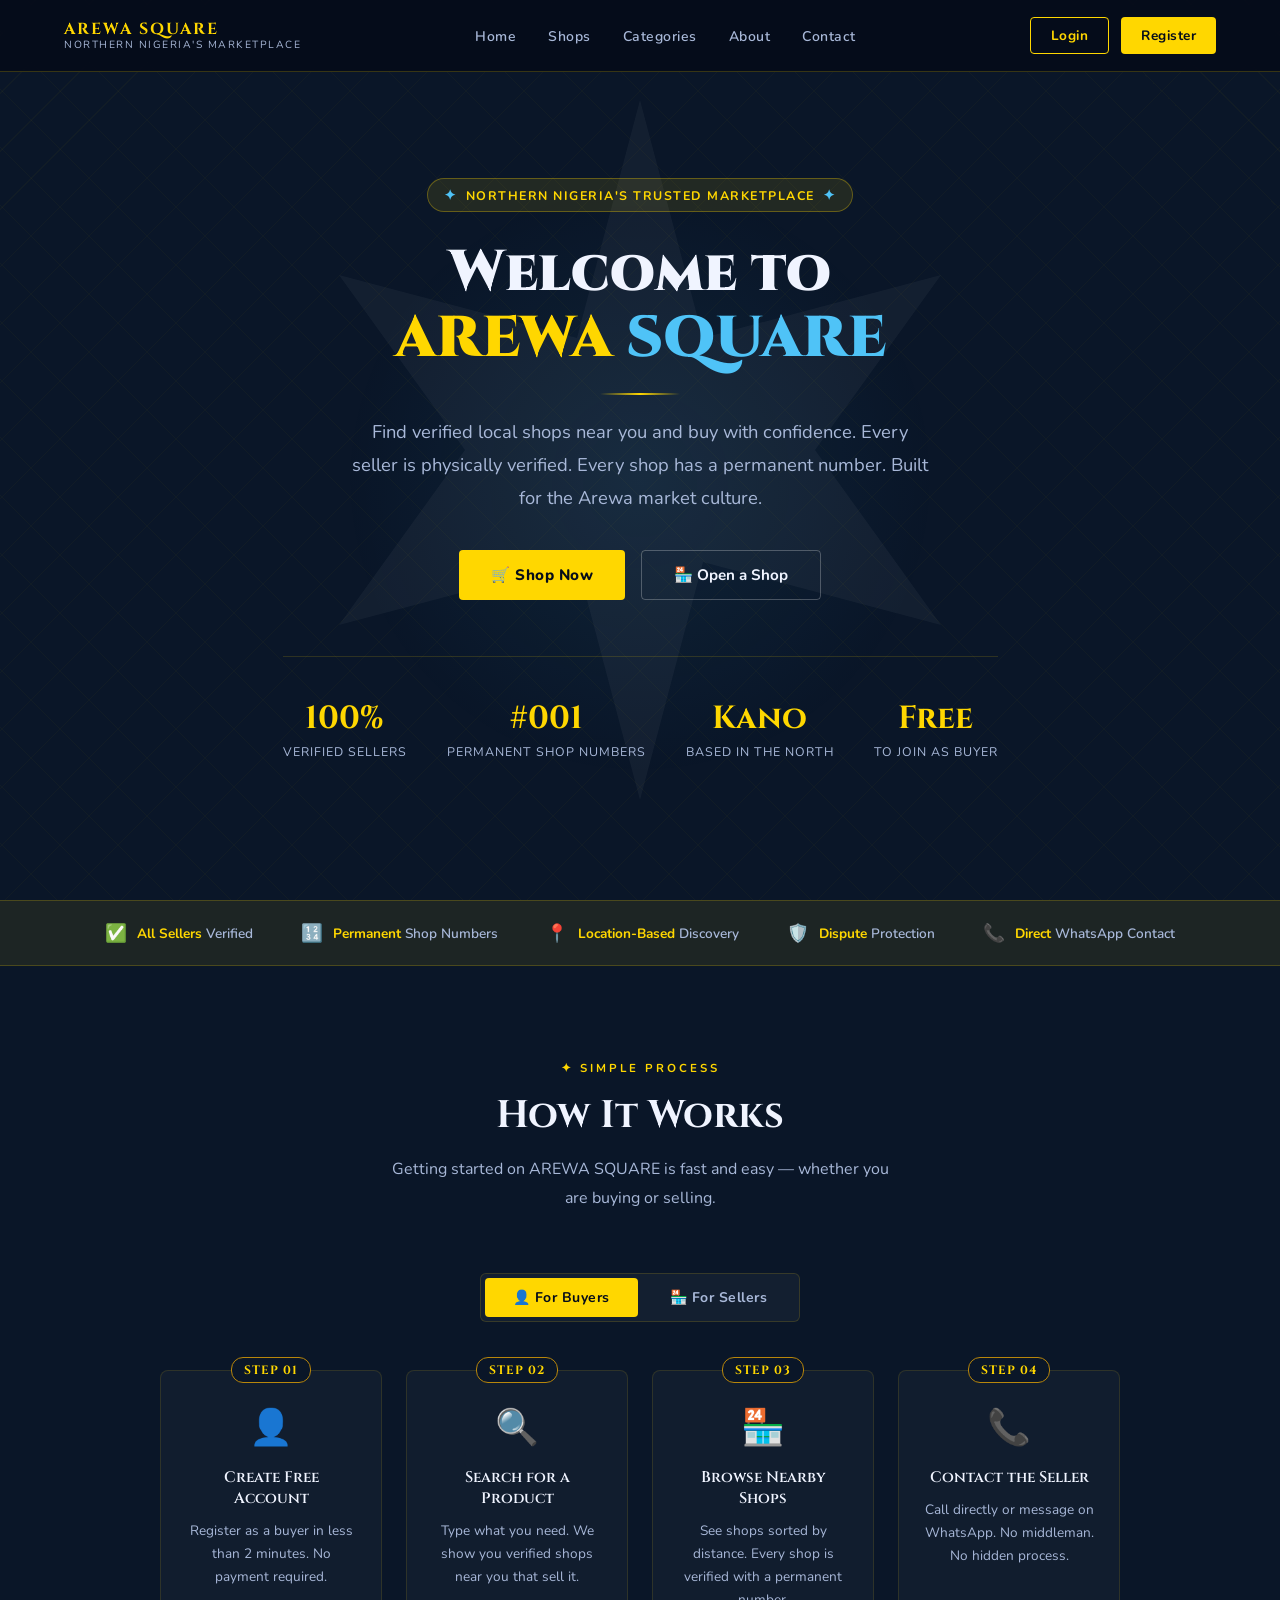
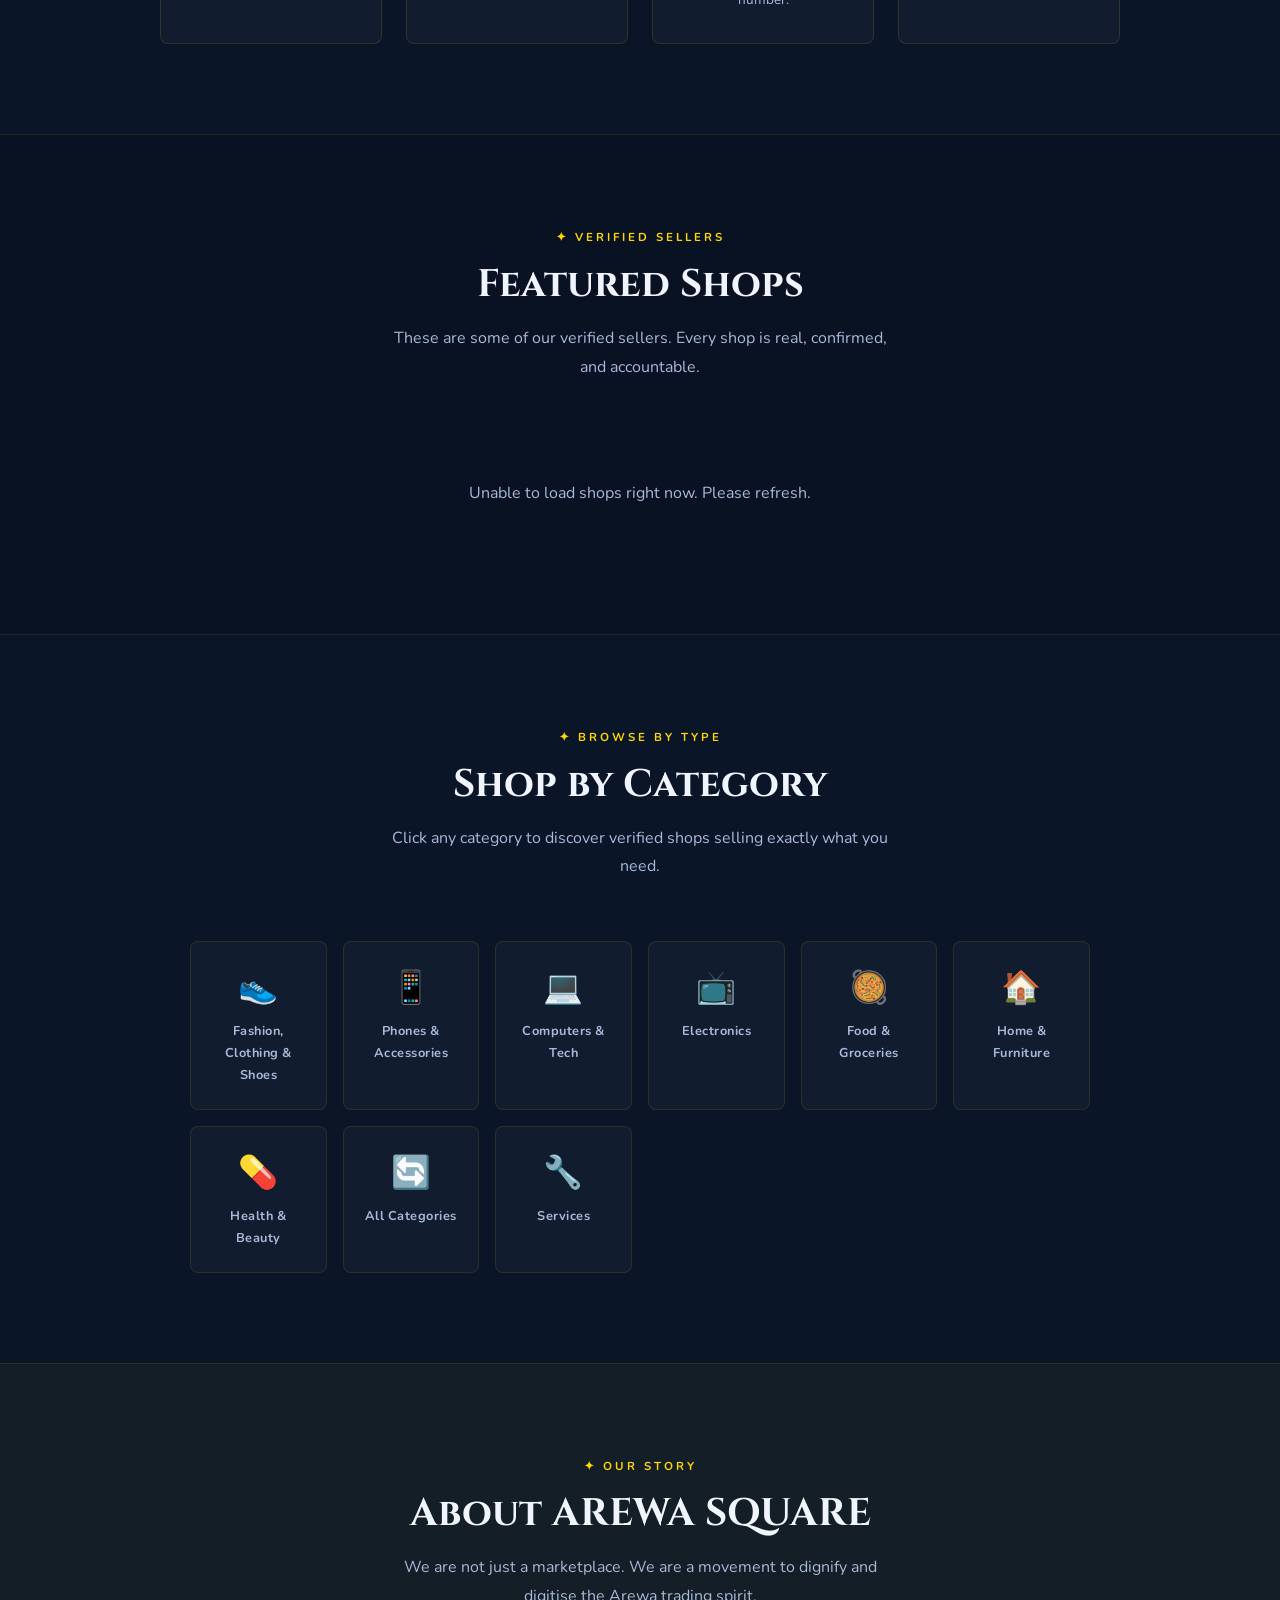
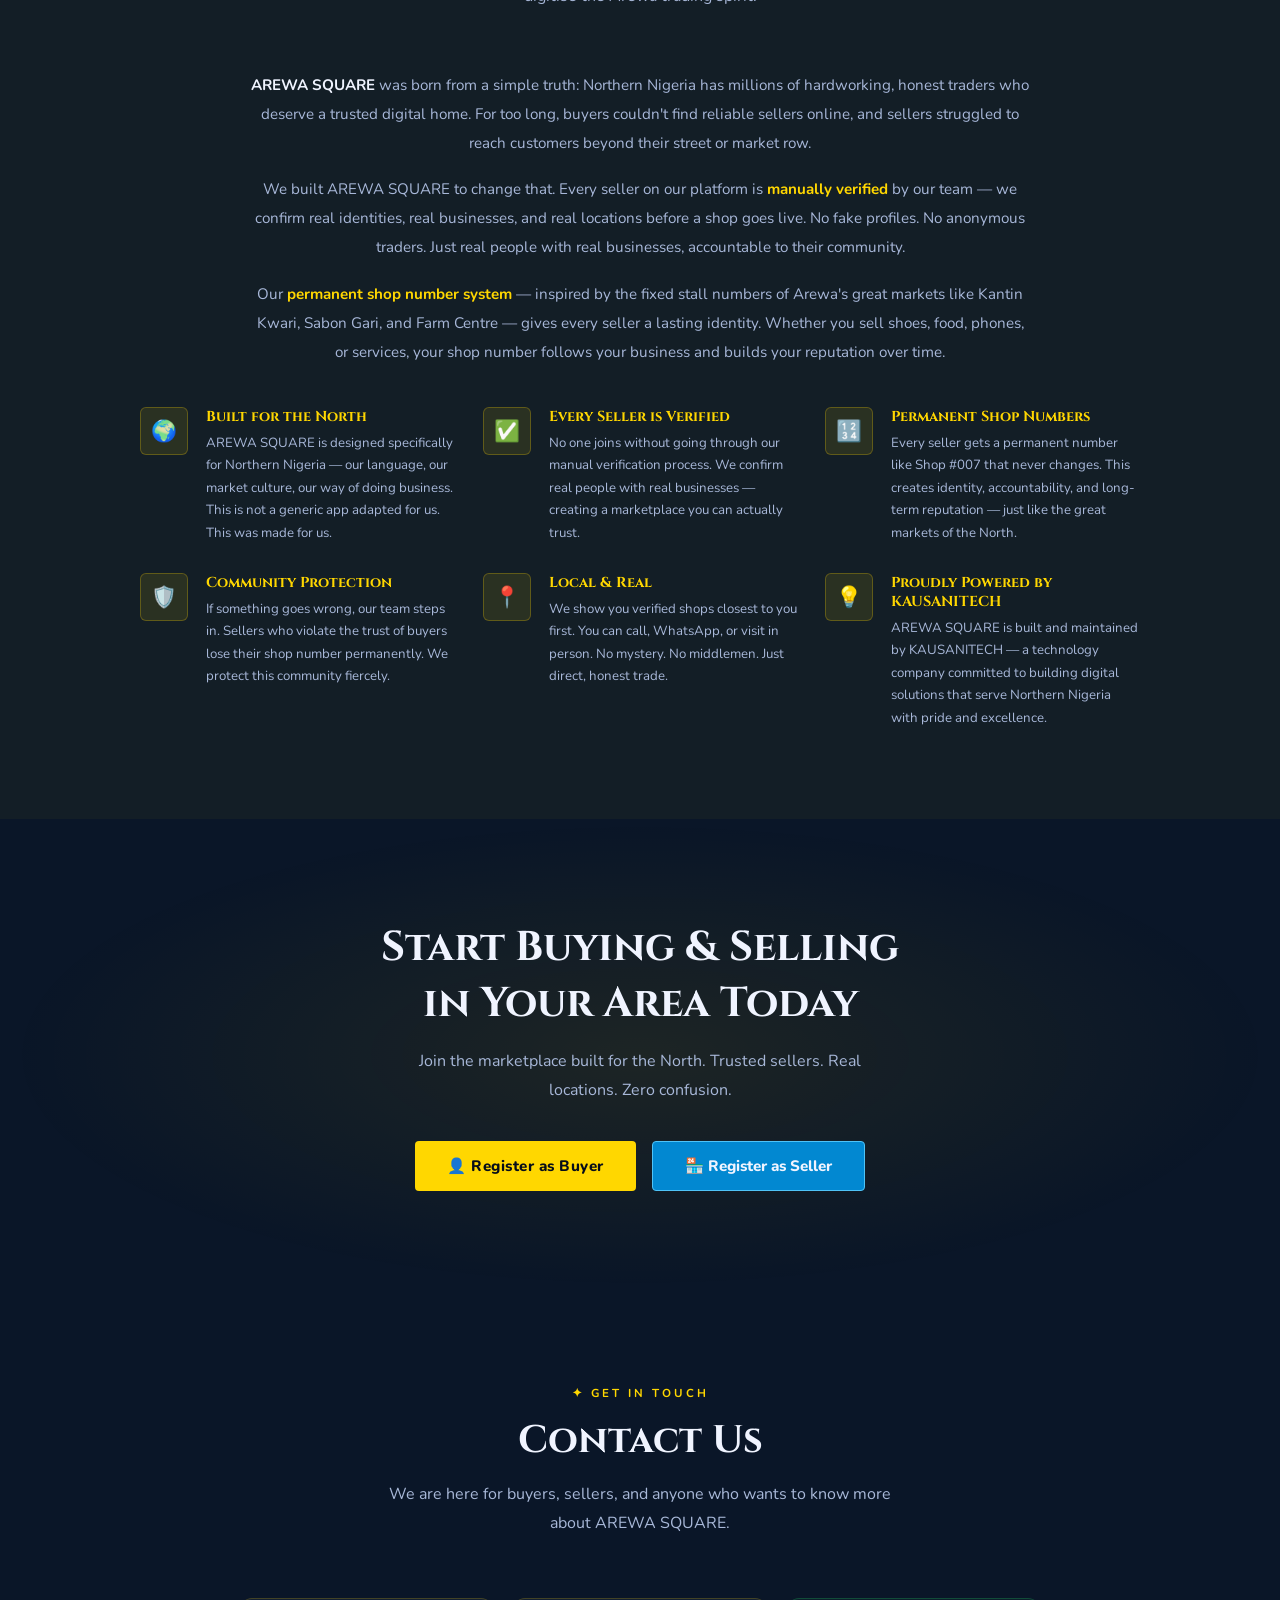
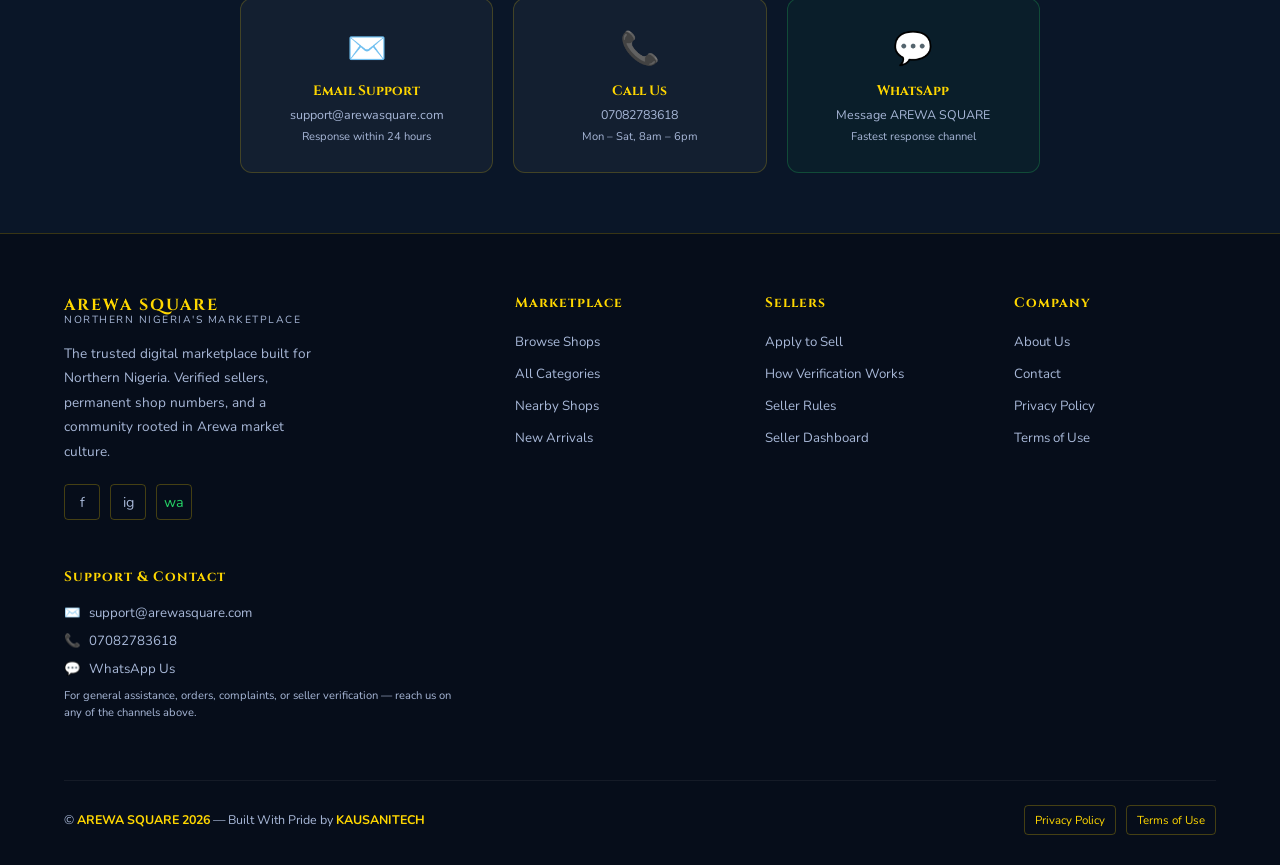
==== commit ef51dbd5: "fix: complete platform update - real data, midnight blue gold" ====
--- a/index.html
+++ b/index.html
@@ -873,7 +873,6 @@
 
     .footer-col ul li a {
       color: var(--white-dim);
-      color: var(--white-dim);
       text-decoration: none;
       font-size: 0.83rem;
       transition: color 0.3s;
@@ -1085,7 +1084,7 @@
   <!-- ══ NAVBAR ══ -->
   <nav>
     <a href="./index.html" class="nav-logo">
-      <img src="arewa.png" alt="AREWA SQUARE Logo" onerror="this.style.display='none'"/>
+      <img src="./logo.png" alt="AREWA SQUARE Logo" onerror="this.style.display='none'"/>
       <div class="nav-logo-text">
         <span>AREWA SQUARE</span>
         <span>Northern Nigeria's Marketplace</span>
@@ -1272,8 +1271,8 @@
           <span class="label">Permanent Shop Numbers</span>
         </div>
         <div class="stat-item">
-          <span class="num">🇳🇬</span>
-          <span class="label">Made in Nigeria</span>
+          <span class="num">Kano</span>
+          <span class="label">Based in the North</span>
         </div>
         <div class="stat-item">
           <span class="num">Free</span>
@@ -1295,7 +1294,7 @@
 
 
   <!-- ══ HOW IT WORKS ══ -->
-  <section class="section" id="how-it-works">
+  <section class="section">
     <div class="section-header">
       <span class="section-tag">✦ Simple Process</span>
       <h2>How It Works</h2>
@@ -1303,8 +1302,8 @@
     </div>
 
     <div class="how-tabs">
-      <button class="tab-btn active" onclick="switchTab('buyers', this)">👤 For Buyers</button>
-      <button class="tab-btn" onclick="switchTab('sellers', this)">🏪 For Sellers</button>
+      <button class="tab-btn active" onclick="switchTab('buyers')">👤 For Buyers</button>
+      <button class="tab-btn" onclick="switchTab('sellers')">🏪 For Sellers</button>
     </div>
 
     <div id="tab-buyers" class="tab-content active steps-grid">
@@ -1371,84 +1370,8 @@
       <p>These are some of our verified sellers. Every shop is real, confirmed, and accountable.</p>
     </div>
 
-    <div class="shops-grid">
-
-      <div class="shop-card">
-        <div class="shop-img">
-          👟
-          <span class="shop-number-badge">#001</span>
-          <span class="verified-badge">✅ Verified</span>
-        </div>
-        <div class="shop-info">
-          <h3>Zainab Footwear</h3>
-          <div class="shop-meta">
-            <span>👟 Shoes</span>
-            <span>📍 Kano Central</span>
-          </div>
-          <div class="shop-footer">
-            <span class="shop-distance">📍 1.2km away</span>
-            <a href="#" class="btn-view-shop">View Shop</a>
-          </div>
-        </div>
-      </div>
-
-      <div class="shop-card">
-        <div class="shop-img">
-          📱
-          <span class="shop-number-badge">#002</span>
-          <span class="verified-badge">✅ Verified</span>
-        </div>
-        <div class="shop-info">
-          <h3>Musa Gadgets Hub</h3>
-          <div class="shop-meta">
-            <span>📱 Phones</span>
-            <span>📍 Sabon Gari</span>
-          </div>
-          <div class="shop-footer">
-            <span class="shop-distance">📍 2.5km away</span>
-            <a href="#" class="btn-view-shop">View Shop</a>
-          </div>
-        </div>
-      </div>
-
-      <div class="shop-card">
-        <div class="shop-img">
-          👕
-          <span class="shop-number-badge">#003</span>
-          <span class="verified-badge">✅ Verified</span>
-        </div>
-        <div class="shop-info">
-          <h3>Fatima Fashion House</h3>
-          <div class="shop-meta">
-            <span>👕 Fashion</span>
-            <span>📍 Gwale</span>
-          </div>
-          <div class="shop-footer">
-            <span class="shop-distance">📍 3.1km away</span>
-            <a href="#" class="btn-view-shop">View Shop</a>
-          </div>
-        </div>
-      </div>
-
-      <div class="shop-card">
-        <div class="shop-img">
-          🥘
-          <span class="shop-number-badge">#004</span>
-          <span class="verified-badge">✅ Verified</span>
-        </div>
-        <div class="shop-info">
-          <h3>Hajiya Amina Foods</h3>
-          <div class="shop-meta">
-            <span>🥘 Food</span>
-            <span>📍 Nassarawa</span>
-          </div>
-          <div class="shop-footer">
-            <span class="shop-distance">📍 0.8km away</span>
-            <a href="#" class="btn-view-shop">View Shop</a>
-          </div>
-        </div>
-      </div>
-
+    <div class="shops-grid" id="shops-grid">
+      <p style="text-align:center;color:var(--white-dim);padding:40px;grid-column:1/-1;">Loading verified shops…</p>
     </div>
   </section>
 
@@ -1462,13 +1385,14 @@
     </div>
 
     <div class="categories-grid">
-      <div class="cat-card"><span class="cat-icon">👟</span><span>Shoes</span></div>
-      <div class="cat-card"><span class="cat-icon">👕</span><span>Fashion</span></div>
-      <div class="cat-card"><span class="cat-icon">📱</span><span>Phones</span></div>
-      <div class="cat-card"><span class="cat-icon">💻</span><span>Electronics</span></div>
-      <div class="cat-card"><span class="cat-icon">🥘</span><span>Food</span></div>
-      <div class="cat-card"><span class="cat-icon">🏠</span><span>Home & Furniture</span></div>
-      <div class="cat-card"><span class="cat-icon">💊</span><span>Health & Beauty</span></div>
+      <div class="cat-card" onclick="filterShopsByCategory('Fashion, Clothing & Shoes')"><span class="cat-icon">👟</span><span>Fashion, Clothing & Shoes</span></div>
+      <div class="cat-card" onclick="filterShopsByCategory('Phones & Accessories')"><span class="cat-icon">📱</span><span>Phones & Accessories</span></div>
+      <div class="cat-card" onclick="filterShopsByCategory('Computers & Technology')"><span class="cat-icon">💻</span><span>Computers & Tech</span></div>
+      <div class="cat-card" onclick="filterShopsByCategory('Electronics & Appliances')"><span class="cat-icon">📺</span><span>Electronics</span></div>
+      <div class="cat-card" onclick="filterShopsByCategory('Food & Groceries')"><span class="cat-icon">🥘</span><span>Food & Groceries</span></div>
+      <div class="cat-card" onclick="filterShopsByCategory('Home & Furniture')"><span class="cat-icon">🏠</span><span>Home & Furniture</span></div>
+      <div class="cat-card" onclick="filterShopsByCategory('Health & Beauty')"><span class="cat-icon">💊</span><span>Health & Beauty</span></div>
+      <div class="cat-card" onclick="filterShopsByCategory('')"><span class="cat-icon">🔄</span><span>All Categories</span></div>
       <div class="cat-card"><span class="cat-icon">🔧</span><span>Services</span></div>
     </div>
   </section>
@@ -1490,7 +1414,7 @@
         We built AREWA SQUARE to change that. Every seller on our platform is <strong style="color:var(--gold);">manually verified</strong> by our team — we confirm real identities, real businesses, and real locations before a shop goes live. No fake profiles. No anonymous traders. Just real people with real businesses, accountable to their community.
       </p>
       <p style="font-size:0.95rem;color:var(--white-dim);line-height:1.9;">
-        Our <strong style="color:var(--gold);">permanent shop number system</strong> — inspired by the fixed stall numbers of Arewa's great markets like Kantin Kwari, Sabon Gari, and Yankaba — gives every seller a lasting identity. Whether you sell shoes, food, phones, or services, your shop number follows your business and builds your reputation over time.
+        Our <strong style="color:var(--gold);">permanent shop number system</strong> — inspired by the fixed stall numbers of Arewa's great markets like Kantin Kwari, Sabon Gari, and Farm Centre — gives every seller a lasting identity. Whether you sell shoes, food, phones, or services, your shop number follows your business and builds your reputation over time.
       </p>
     </div>
 
@@ -1560,15 +1484,15 @@
       <p>We are here for buyers, sellers, and anyone who wants to know more about AREWA SQUARE.</p>
     </div>
     <div style="display:grid;grid-template-columns:repeat(auto-fit,minmax(220px,1fr));gap:20px;max-width:800px;margin:0 auto;">
-      <a href="mailto:support@arewasquare.com" style="color:var(--gold)!important;" style="text-decoration:none;color:var(--gold);">
+      <a href="mailto:support@arewasquare.com" style="text-decoration:none;">
         <div style="background:rgba(255,255,255,0.04);border:1px solid rgba(255,215,0,0.2);border-radius:12px;padding:28px 24px;text-align:center;transition:all 0.3s;cursor:pointer;" onmouseover="this.style.borderColor='var(--gold)'" onmouseout="this.style.borderColor='rgba(255,215,0,0.2)'">
           <div style="font-size:2rem;margin-bottom:12px;">✉️</div>
           <h4 style="font-family:'Cinzel',serif;font-size:0.85rem;color:var(--gold);margin-bottom:6px;">Email Support</h4>
-          <p style="font-size:0.78rem;color:var(--white-dim);">Support@arewsquare.com</p>
+          <p style="font-size:0.78rem;color:var(--white-dim);">support@arewasquare.com</p>
           <p style="font-size:0.7rem;color:var(--white-dim);margin-top:6px;">Response within 24 hours</p>
         </div>
       </a>
-      <a href="tel:+2347082783618" style="color:var(--gold)!important;" style="text-decoration:none;">
+      <a href="tel:+2347082783618" style="text-decoration:none;">
         <div style="background:rgba(255,255,255,0.04);border:1px solid rgba(255,215,0,0.2);border-radius:12px;padding:28px 24px;text-align:center;transition:all 0.3s;" onmouseover="this.style.borderColor='var(--gold)'" onmouseout="this.style.borderColor='rgba(255,215,0,0.2)'">
           <div style="font-size:2rem;margin-bottom:12px;">📞</div>
           <h4 style="font-family:'Cinzel',serif;font-size:0.85rem;color:var(--gold);margin-bottom:6px;">Call Us</h4>
@@ -1579,7 +1503,7 @@
       <a href="https://wa.me/message/B5NOLBZXJZ6HA1" target="_blank" rel="noopener noreferrer" style="text-decoration:none;">
         <div style="background:rgba(37,211,102,0.04);border:1px solid rgba(37,211,102,0.25);border-radius:12px;padding:28px 24px;text-align:center;transition:all 0.3s;" onmouseover="this.style.borderColor='#25D366'" onmouseout="this.style.borderColor='rgba(37,211,102,0.25)'">
           <div style="font-size:2rem;margin-bottom:12px;">💬</div>
-          <h4 style="font-family:'Cinzel',serif;font-size:0.85rem;color:#25D366;margin-bottom:6px;">WhatsApp</h4>
+          <h4 style="font-family:'Cinzel',serif;font-size:0.85rem;color:var(--gold);margin-bottom:6px;">WhatsApp</h4>
           <p style="font-size:0.78rem;color:var(--white-dim);">Message AREWA SQUARE</p>
           <p style="font-size:0.7rem;color:var(--white-dim);margin-top:6px;">Fastest response channel</p>
         </div>
@@ -1601,9 +1525,9 @@
         </a>
         <p>The trusted digital marketplace built for Northern Nigeria. Verified sellers, permanent shop numbers, and a community rooted in Arewa market culture.</p>
         <div class="social-links">
-          <a href="https://www.facebook.com/profile.php?id=61590530846832" target="_blank" class="social-link" title="Facebook" style="color:#1877F2;border-color:rgba(24,119,242,0.3);">f</a>
-          <a href="https://www.instagram.com/arewa_square_01?igsh=Y2VtNnZ4NHRpMWxn" target="_blank" class="social-link" title="Instagram" style="color:#E1306C;border-color:rgba(225,48,108,0.3);">ig</a>
-          <a href="https://wa.me/message/B5NOLBZXJZ6HA1" target="_blank" class="social-link" title="WhatsApp" style="color:#25D366;border-color:rgba(37,211,102,0.3);">wa</a>
+          <a href="https://facebook.com" target="_blank" class="social-link" title="Facebook">f</a>
+          <a href="https://instagram.com" target="_blank" class="social-link" title="Instagram">ig</a>
+          <a href="https://wa.me/message/B5NOLBZXJZ6HA1" target="_blank" class="social-link" title="WhatsApp" style="color:#25D366;">wa</a>
         </div>
       </div>
 
@@ -1631,7 +1555,7 @@
         <h4>Company</h4>
         <ul>
           <li><a href="#about">About Us</a></li>
-          <li><a href="#contact-section" style="color:var(--gold);">Contact</a></li>
+          <li><a href="#contact-section" style="color:var(--white-dim);">Contact</a></li>
           <li><a href="./privacy.html">Privacy Policy</a></li>
           <li><a href="./terms.html">Terms of Use</a></li>
         </ul>
@@ -1641,18 +1565,18 @@
         <h4>Support & Contact</h4>
         <ul>
           <li>
-            <a href="mailto:support@arewasquare.com" style="color:var(--gold)!important;" style="display:flex;align-items:center;gap:8px;color:var(--gold);">
-              <span style="color:var(--gold);">✉️</span> Support@arewsquare.com
+            <a href="mailto:support@arewasquare.com" style="display:flex;align-items:center;gap:8px;">
+              <span style="color:var(--gold);">✉️</span> support@arewasquare.com
             </a>
           </li>
           <li>
-            <a href="tel:+2347082783618" style="color:var(--gold)!important;" style="display:flex;align-items:center;gap:8px;">
-              <span style="color:var(--emerald);">📞</span> 07082783618
+            <a href="tel:+2347082783618" style="display:flex;align-items:center;gap:8px;">
+              <span style="color:var(--gold);">📞</span> 07082783618
             </a>
           </li>
           <li>
             <a href="https://wa.me/message/B5NOLBZXJZ6HA1" target="_blank" rel="noopener noreferrer" style="display:flex;align-items:center;gap:8px;">
-              <span style="color:#25D366;">💬</span> WhatsApp Us
+              <span style="color:var(--gold);">💬</span> WhatsApp Us
             </a>
           </li>
           <li style="margin-top:10px;">
@@ -1665,8 +1589,8 @@
     <div class="footer-bottom">
       <p>© <span>AREWA SQUARE 2026</span> — Built With Pride by <span>KAUSANITECH</span></p>
       <div class="social-links">
-        <a href="./privacy.html" style="font-size:0.72rem;color:var(--white-dim);text-decoration:none;padding:6px 10px;border:1px solid rgba(255,255,255,0.08);border-radius:4px;">Privacy Policy</a>
-        <a href="./terms.html" style="font-size:0.72rem;color:var(--white-dim);text-decoration:none;padding:6px 10px;border:1px solid rgba(255,255,255,0.08);border-radius:4px;">Terms of Use</a>
+        <a href="./privacy.html" style="font-size:0.72rem;color:var(--gold);text-decoration:none;padding:6px 10px;border:1px solid rgba(255,215,0,0.25);border-radius:4px;">Privacy Policy</a>
+        <a href="./terms.html" style="font-size:0.72rem;color:var(--gold);text-decoration:none;padding:6px 10px;border:1px solid rgba(255,215,0,0.25);border-radius:4px;">Terms of Use</a>
       </div>
     </div>
   </footer>
@@ -1718,11 +1642,11 @@
     });
 
     // ── HOW IT WORKS TABS ──
-    function switchTab(tab, el) {
+    function switchTab(tab) {
       document.querySelectorAll('.tab-btn').forEach(b => b.classList.remove('active'));
       document.querySelectorAll('.tab-content').forEach(c => c.classList.remove('active'));
       document.getElementById('tab-' + tab).classList.add('active');
-      if (el) el.classList.add('active');
+      event.target.classList.add('active');
     }
 
     // ── SCROLL REVEAL ──
@@ -1748,5 +1672,83 @@
     });
   </script>
 
+  <!-- ══ REAL SHOPS LOADER ══ -->
+  <script>
+    const _HOME_API = 'https://arewa-square-api-production.up.railway.app/api';
+    let _allHomeShops = [];
+
+    function _shopIcon(cat) {
+      const icons = {
+        'Fashion, Clothing & Shoes': '👟', 'Phones & Accessories': '📱',
+        'Computers & Technology': '💻', 'Electronics & Appliances': '📺',
+        'Vehicles & Motorcycles': '🚗', 'Property & Real Estate': '🏘️',
+        'Agriculture & Livestock': '🌾', 'Food & Groceries': '🥘',
+        'Home & Furniture': '🏠', 'Health & Beauty': '💊',
+        'Education & Training': '📚', 'Services': '🔧', 'Other': '📦',
+      };
+      return icons[cat] || '🏪';
+    }
+
+    function _renderHomeShops(shops) {
+      const grid = document.getElementById('shops-grid');
+      if (!grid) return;
+      if (!shops.length) {
+        grid.innerHTML = '<p style="text-align:center;color:var(--white-dim);padding:40px;grid-column:1/-1;">No verified shops yet in this category — be the first to register!</p>';
+        return;
+      }
+      grid.innerHTML = shops.slice(0, 8).map(s => `
+        <div class="shop-card">
+          <div class="shop-img">
+            ${_shopIcon(s.category)}
+            <span class="shop-number-badge">${s.shopNumber || '#---'}</span>
+            <span class="verified-badge">✅ Verified</span>
+          </div>
+          <div class="shop-info">
+            <h3>${s.businessName || ''}</h3>
+            <div class="shop-meta">
+              <span>${_shopIcon(s.category)} ${s.category || ''}</span>
+              <span>📍 ${s.city ? s.city + ', ' : ''}${s.state || ''}</span>
+            </div>
+            <div class="shop-footer">
+              <span class="shop-distance">📍 ${s.state || ''}</span>
+              <a href="#" class="btn-view-shop" onclick="goToShop('${s._id}');return false;">View Shop</a>
+            </div>
+          </div>
+        </div>
+      `).join('');
+    }
+
+    async function loadHomeShops() {
+      try {
+        const res  = await fetch(_HOME_API + '/sellers?limit=8');
+        const data = await res.json();
+        _allHomeShops = data.sellers || [];
+        _renderHomeShops(_allHomeShops);
+      } catch(e) {
+        const grid = document.getElementById('shops-grid');
+        if (grid) grid.innerHTML = '<p style="text-align:center;color:var(--white-dim);padding:40px;grid-column:1/-1;">Unable to load shops right now. Please refresh.</p>';
+      }
+    }
+
+    function filterShopsByCategory(cat) {
+      document.getElementById('shops')?.scrollIntoView({ behavior: 'smooth' });
+      if (!cat) { _renderHomeShops(_allHomeShops); return; }
+      _renderHomeShops(_allHomeShops.filter(s => s.category === cat));
+    }
+
+    // ── Clicking a real shop: logged-in buyer goes straight to it, everyone else registers/logs in first ──
+    function goToShop(sellerId) {
+      const token = localStorage.getItem('as_token');
+      const role  = localStorage.getItem('as_role');
+      if (token && role === 'buyer') {
+        window.location.href = 'buyer-dashboard.html?shop=' + sellerId;
+      } else {
+        localStorage.setItem('as_redirect_shop', sellerId);
+        window.location.href = 'auth.html';
+      }
+    }
+
+    document.addEventListener('DOMContentLoaded', loadHomeShops);
+  </script>
 </body>
 </html>
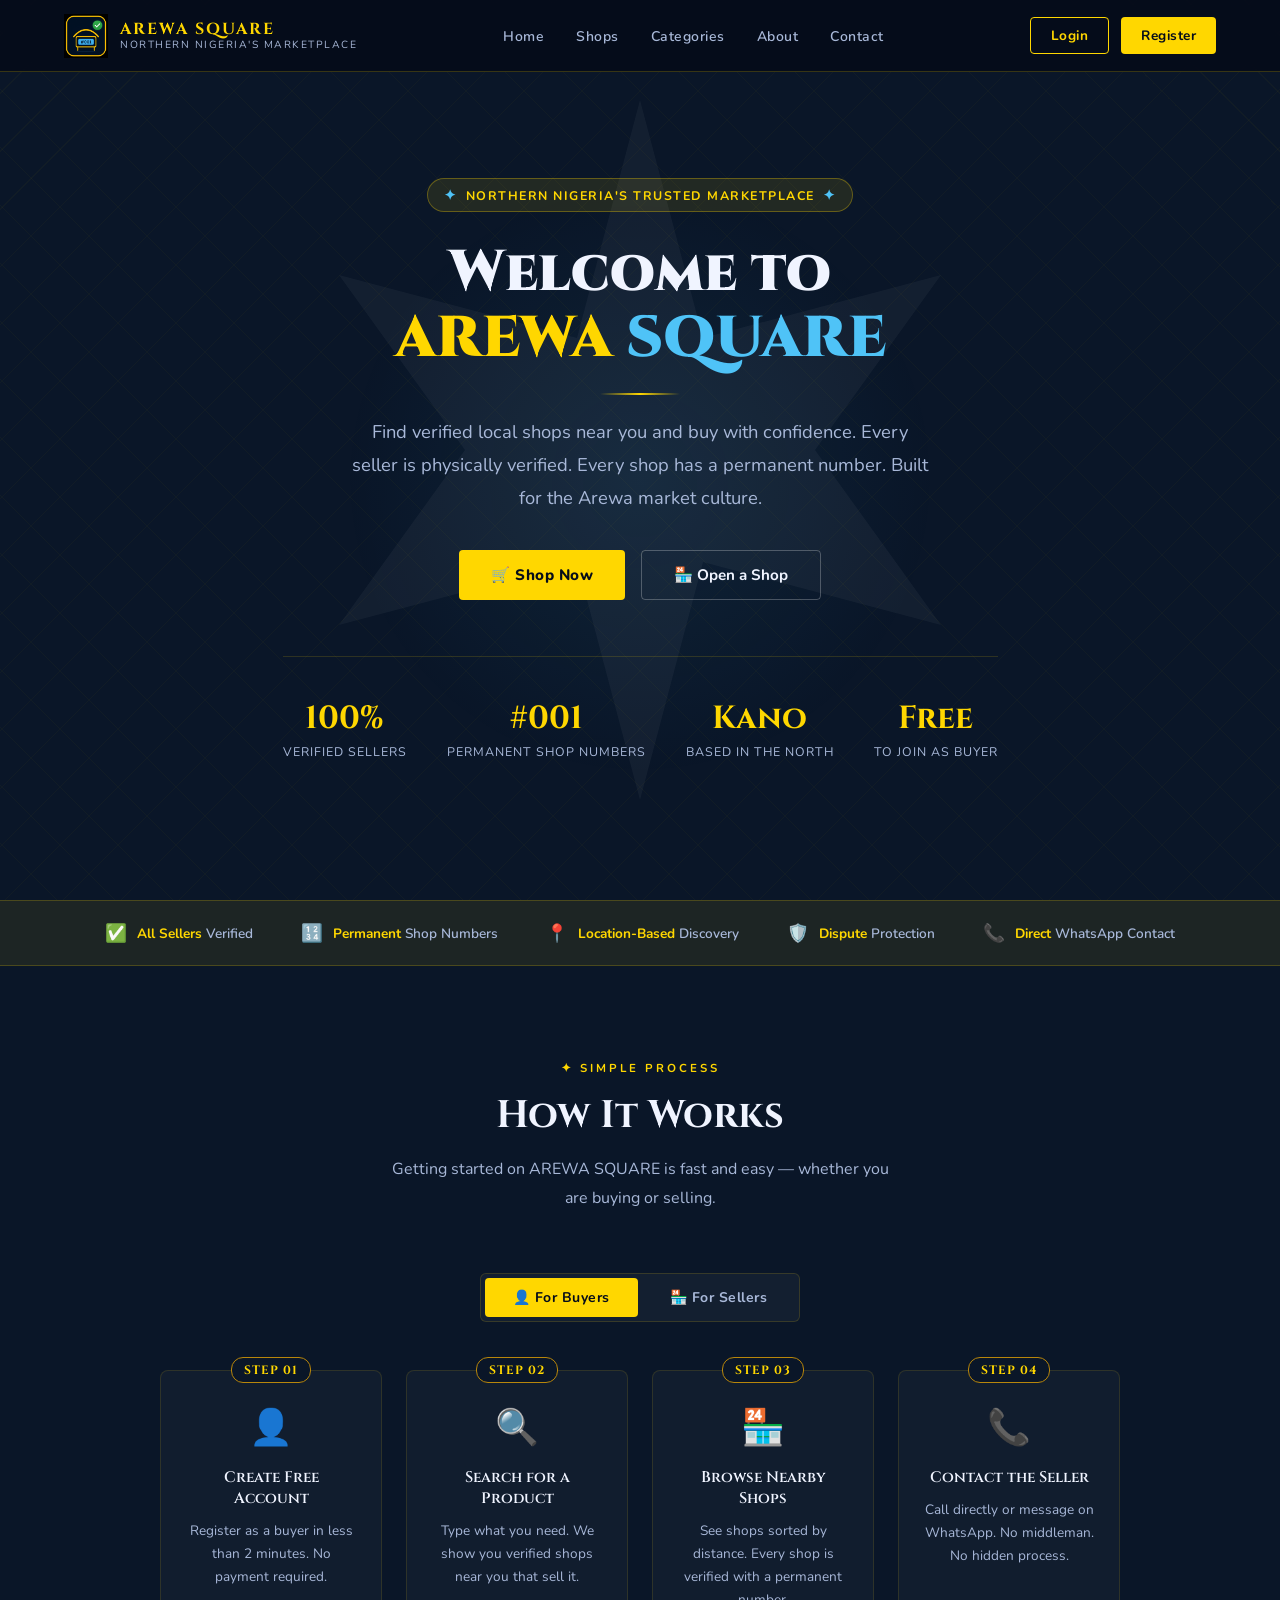
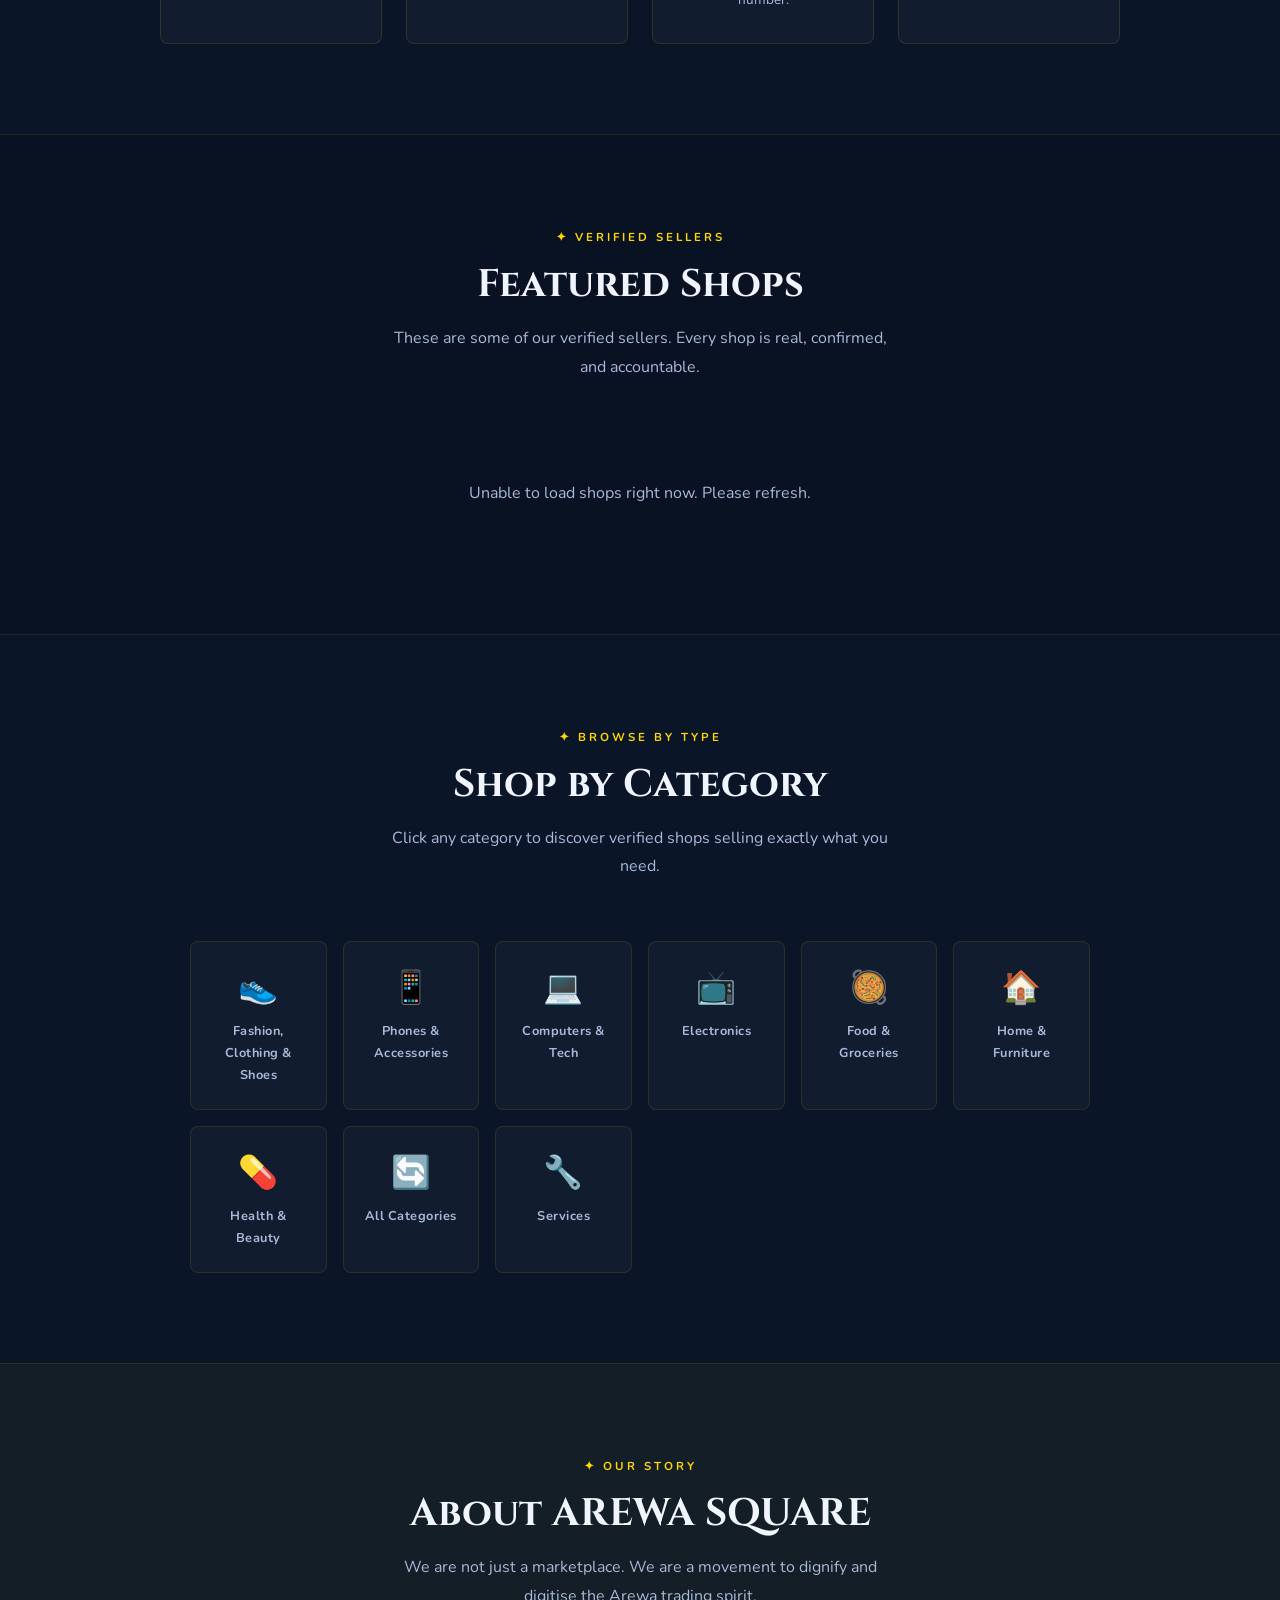
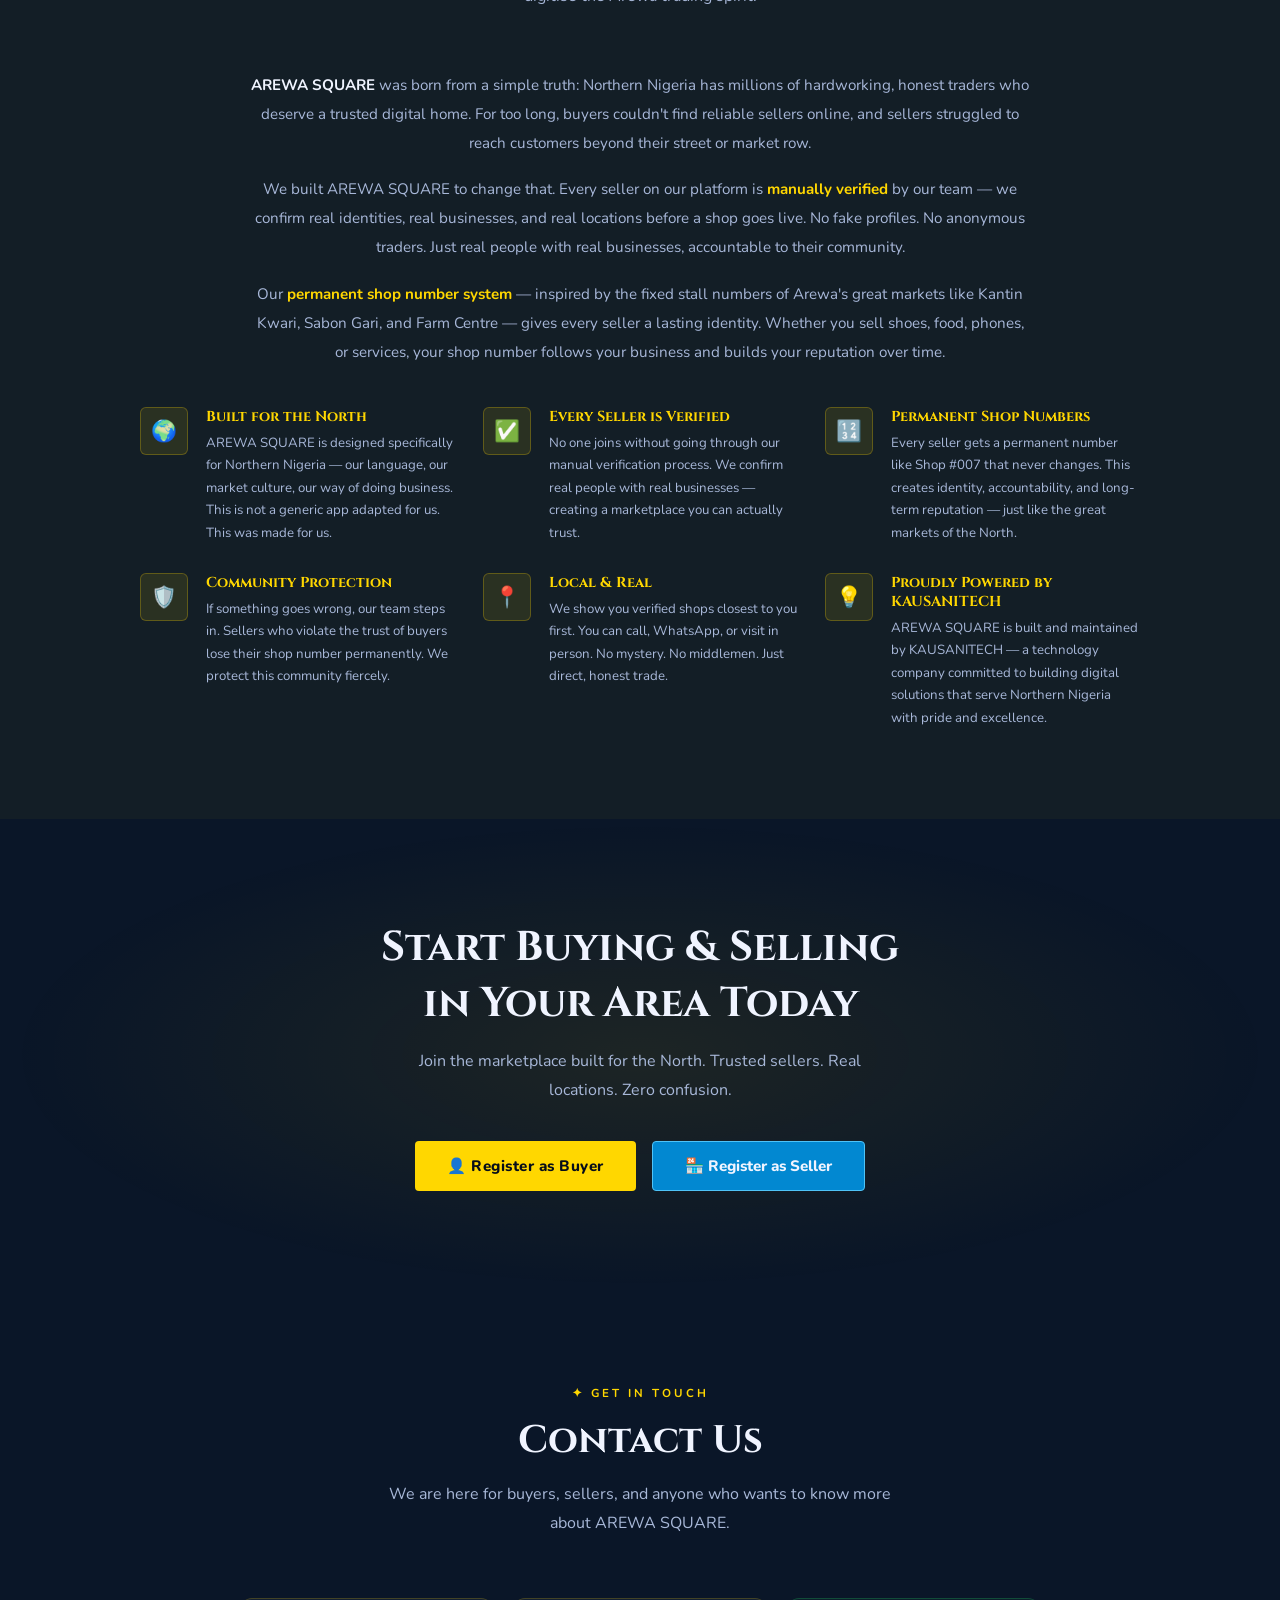
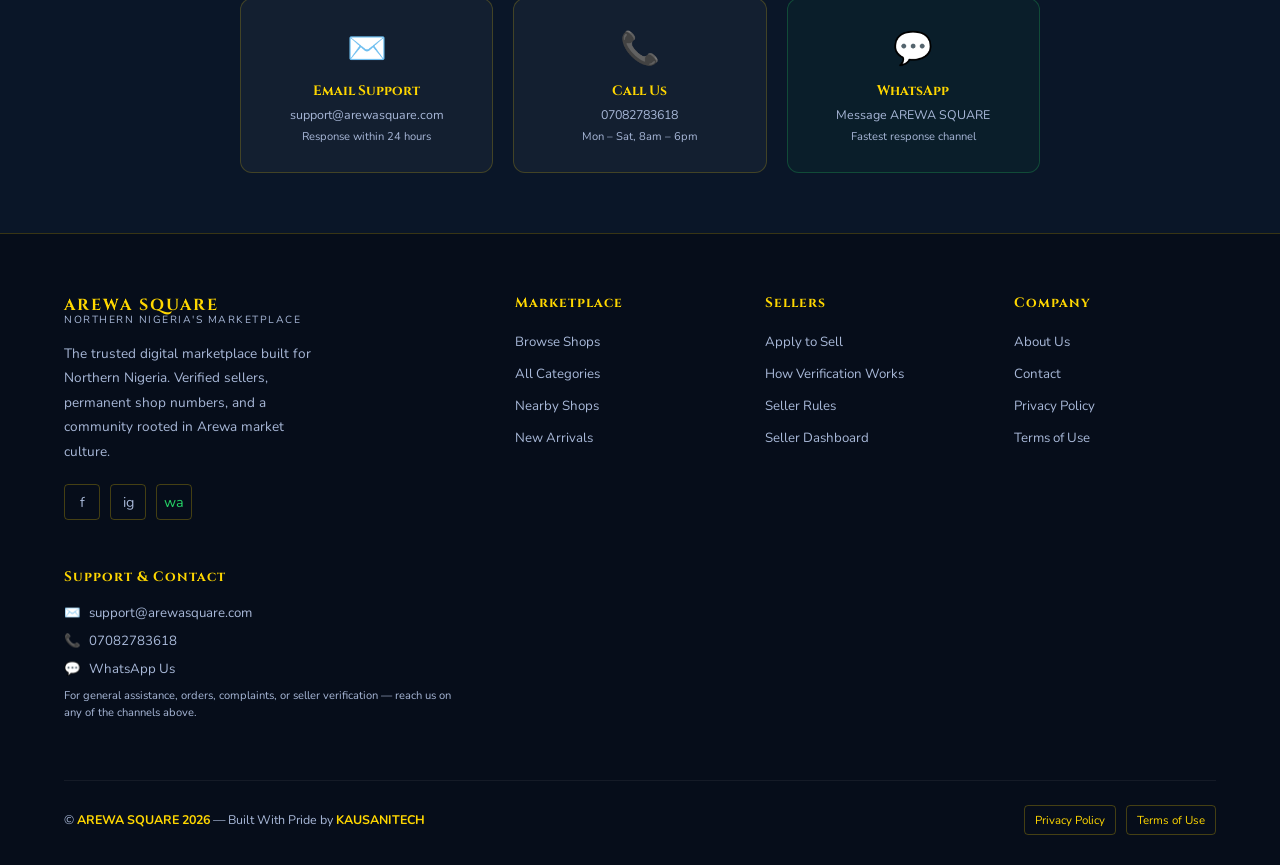
==== commit 2b1c02c8: "fix: update all the frontend files with new logo" ====
--- a/index.html
+++ b/index.html
@@ -1084,7 +1084,7 @@
   <!-- ══ NAVBAR ══ -->
   <nav>
     <a href="./index.html" class="nav-logo">
-      <img src="./logo.png" alt="AREWA SQUARE Logo" onerror="this.style.display='none'"/>
+      <img src="arewa.png" alt="AREWA SQUARE Logo" onerror="this.style.display='none'"/>
       <div class="nav-logo-text">
         <span>AREWA SQUARE</span>
         <span>Northern Nigeria's Marketplace</span>
